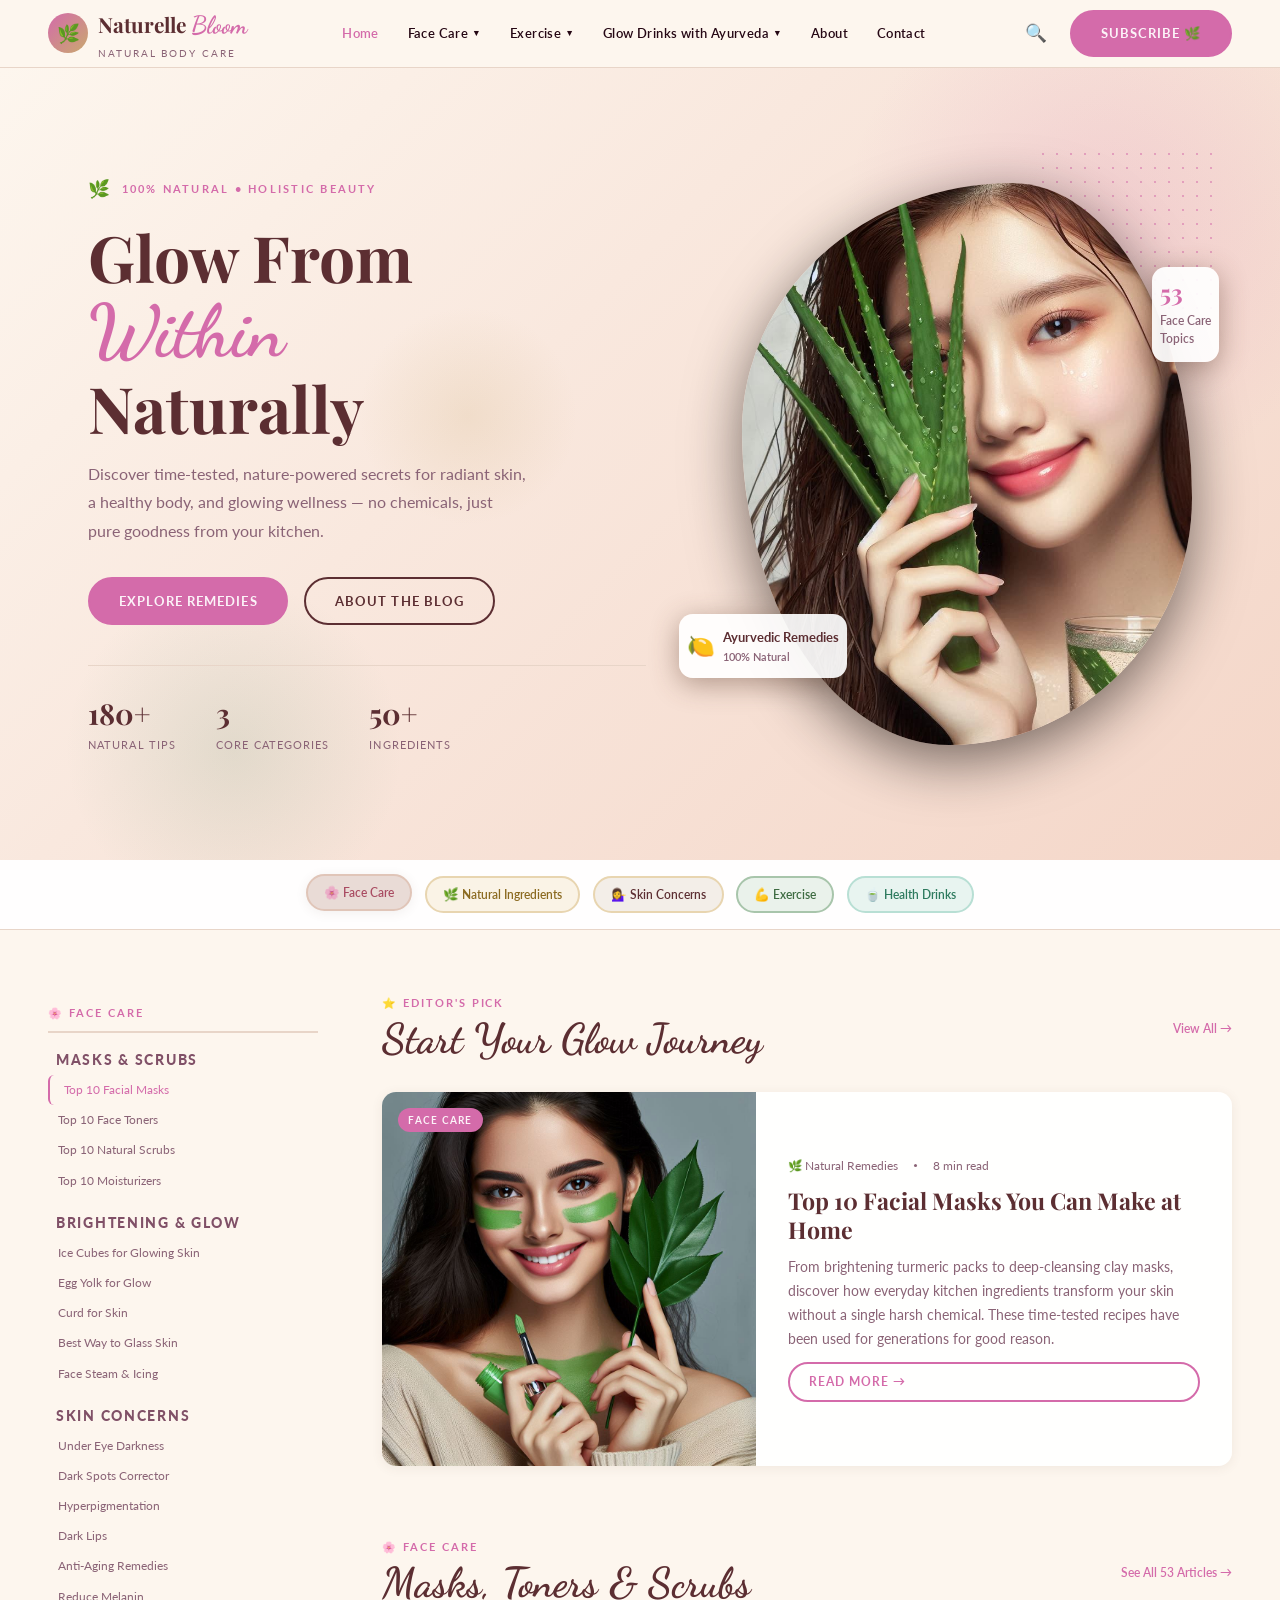
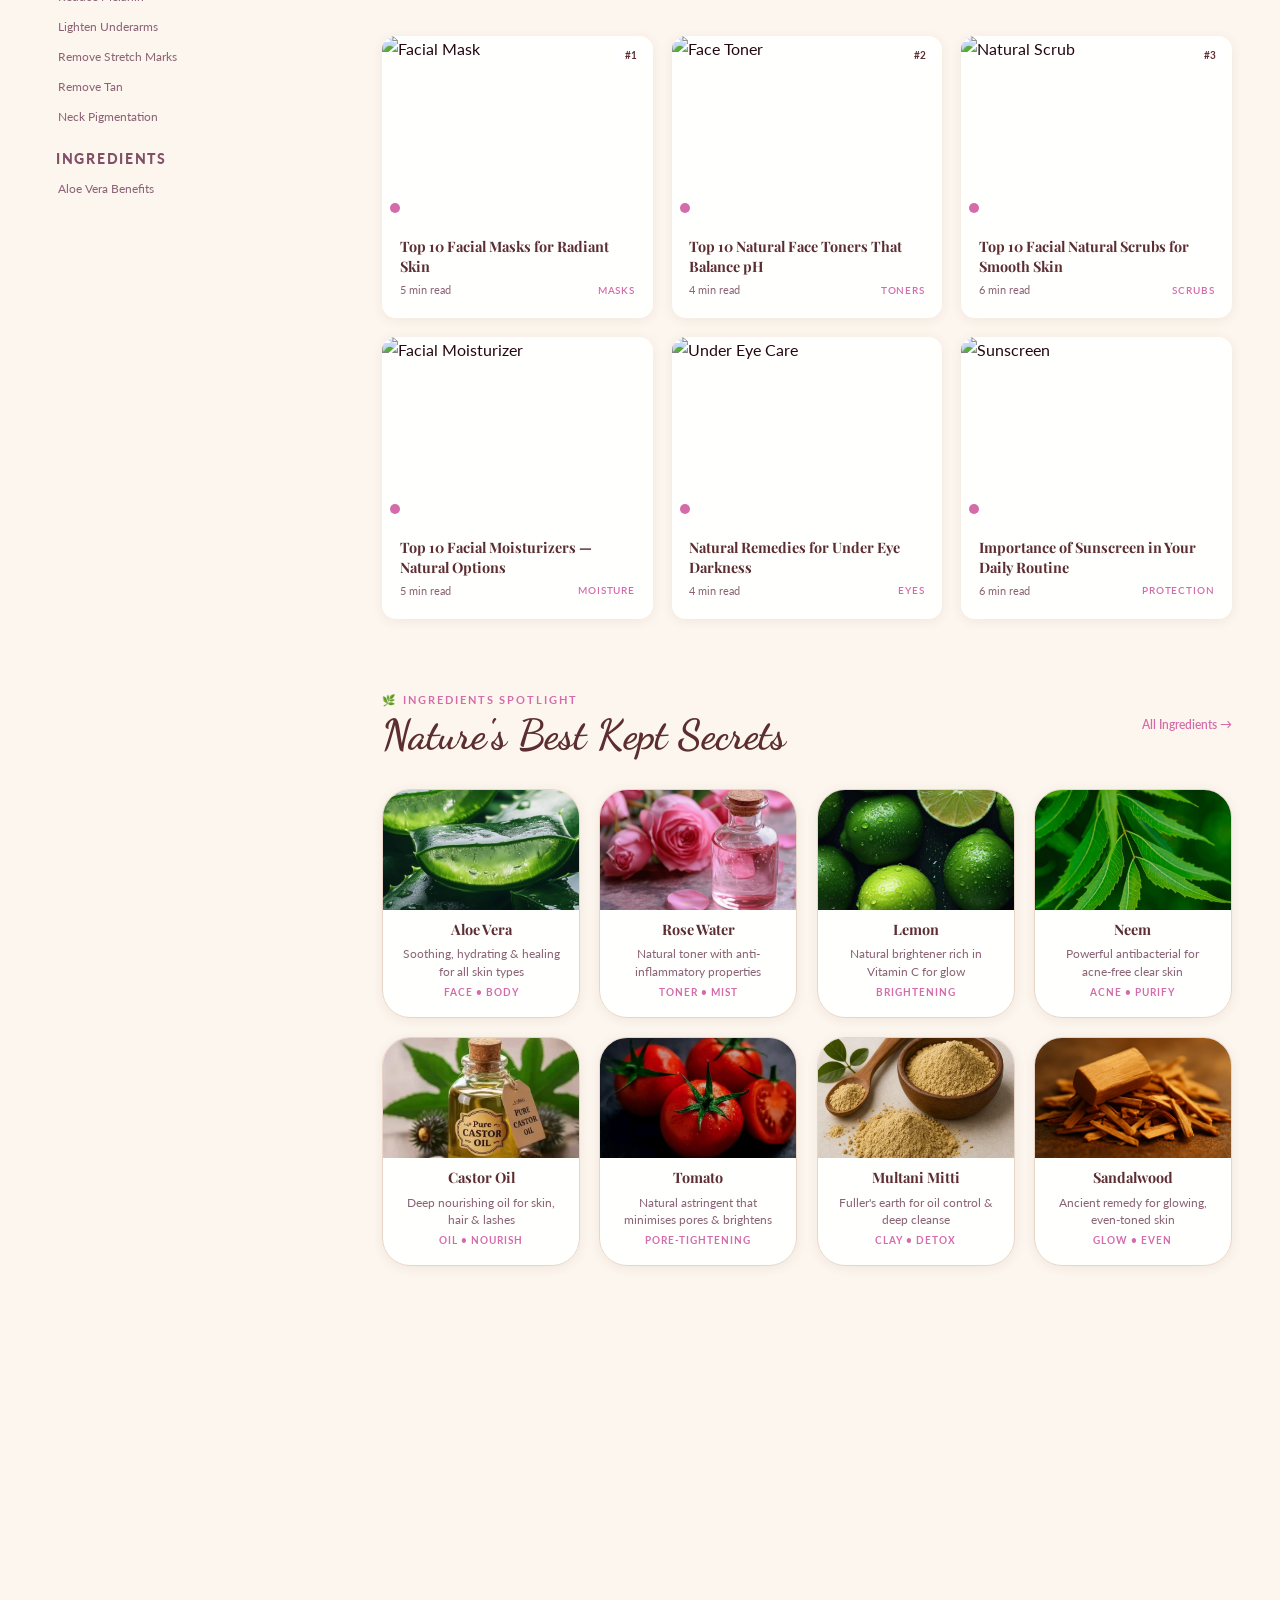
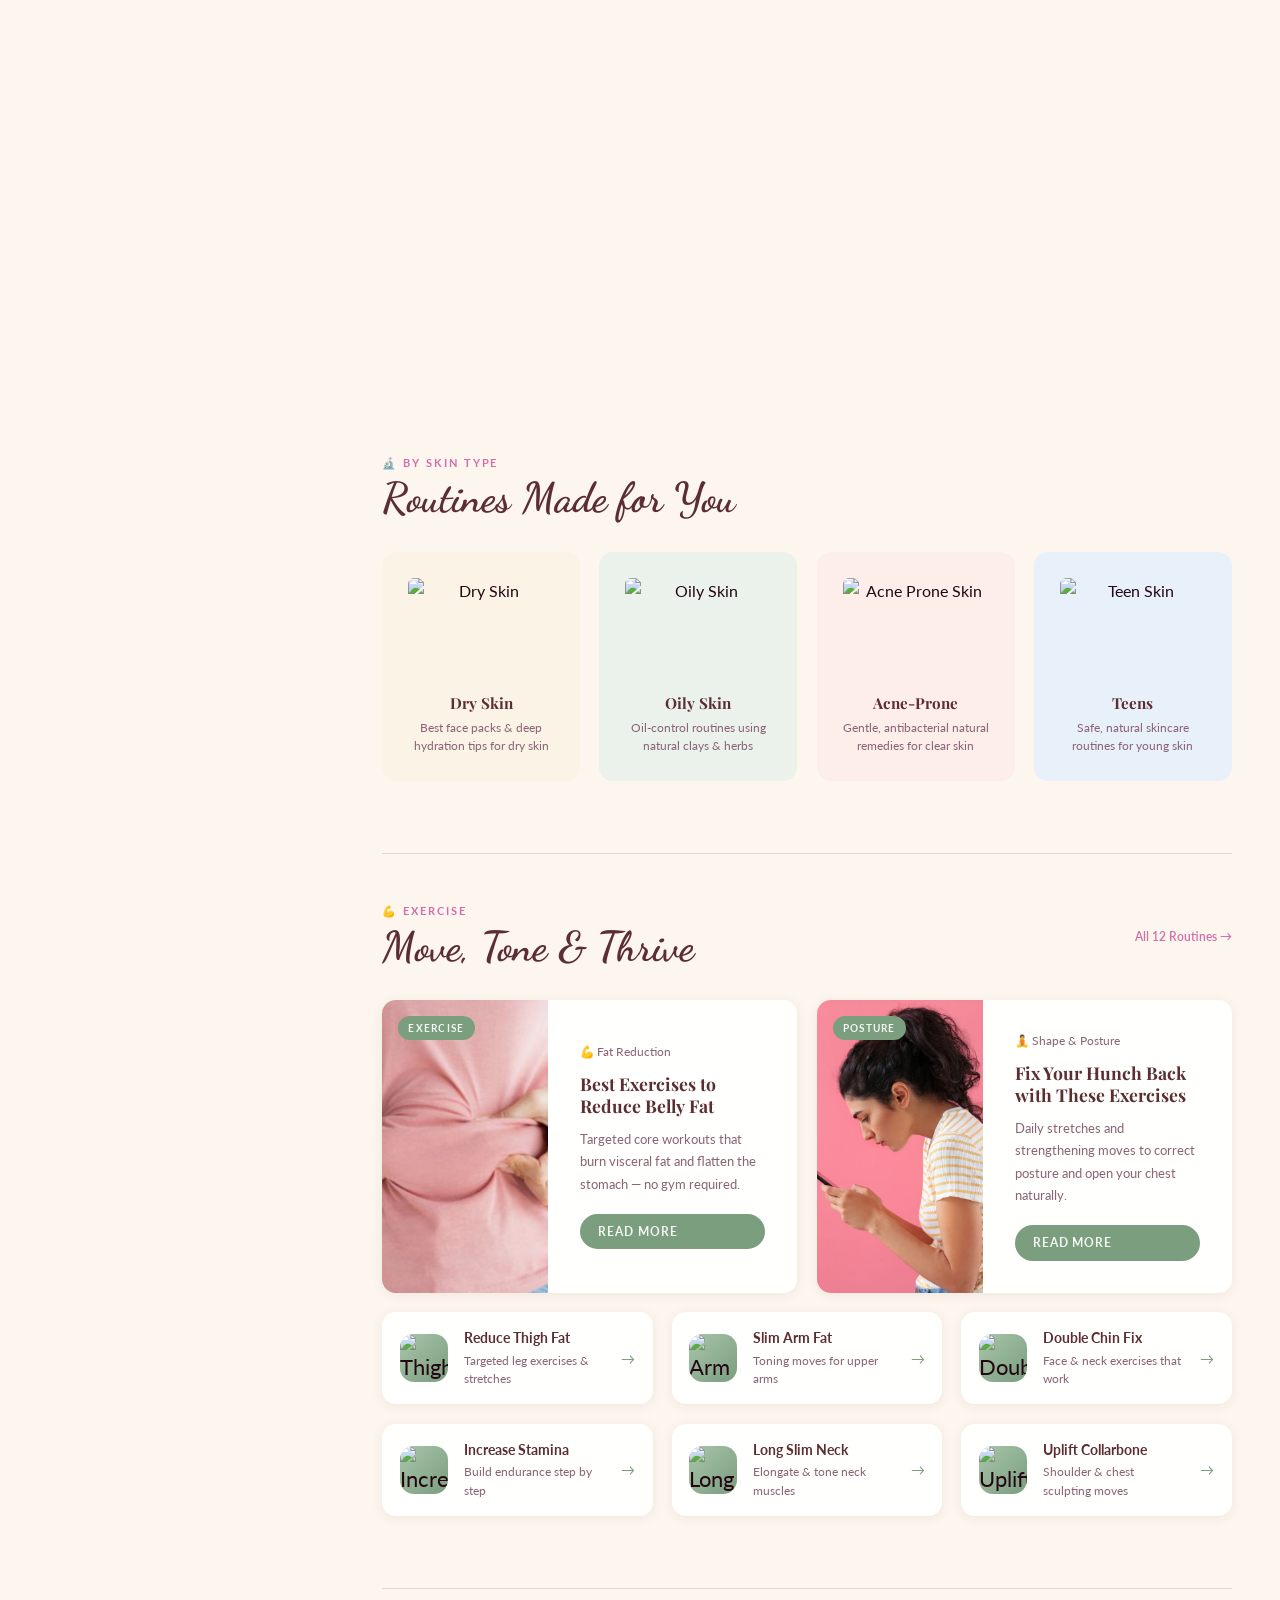
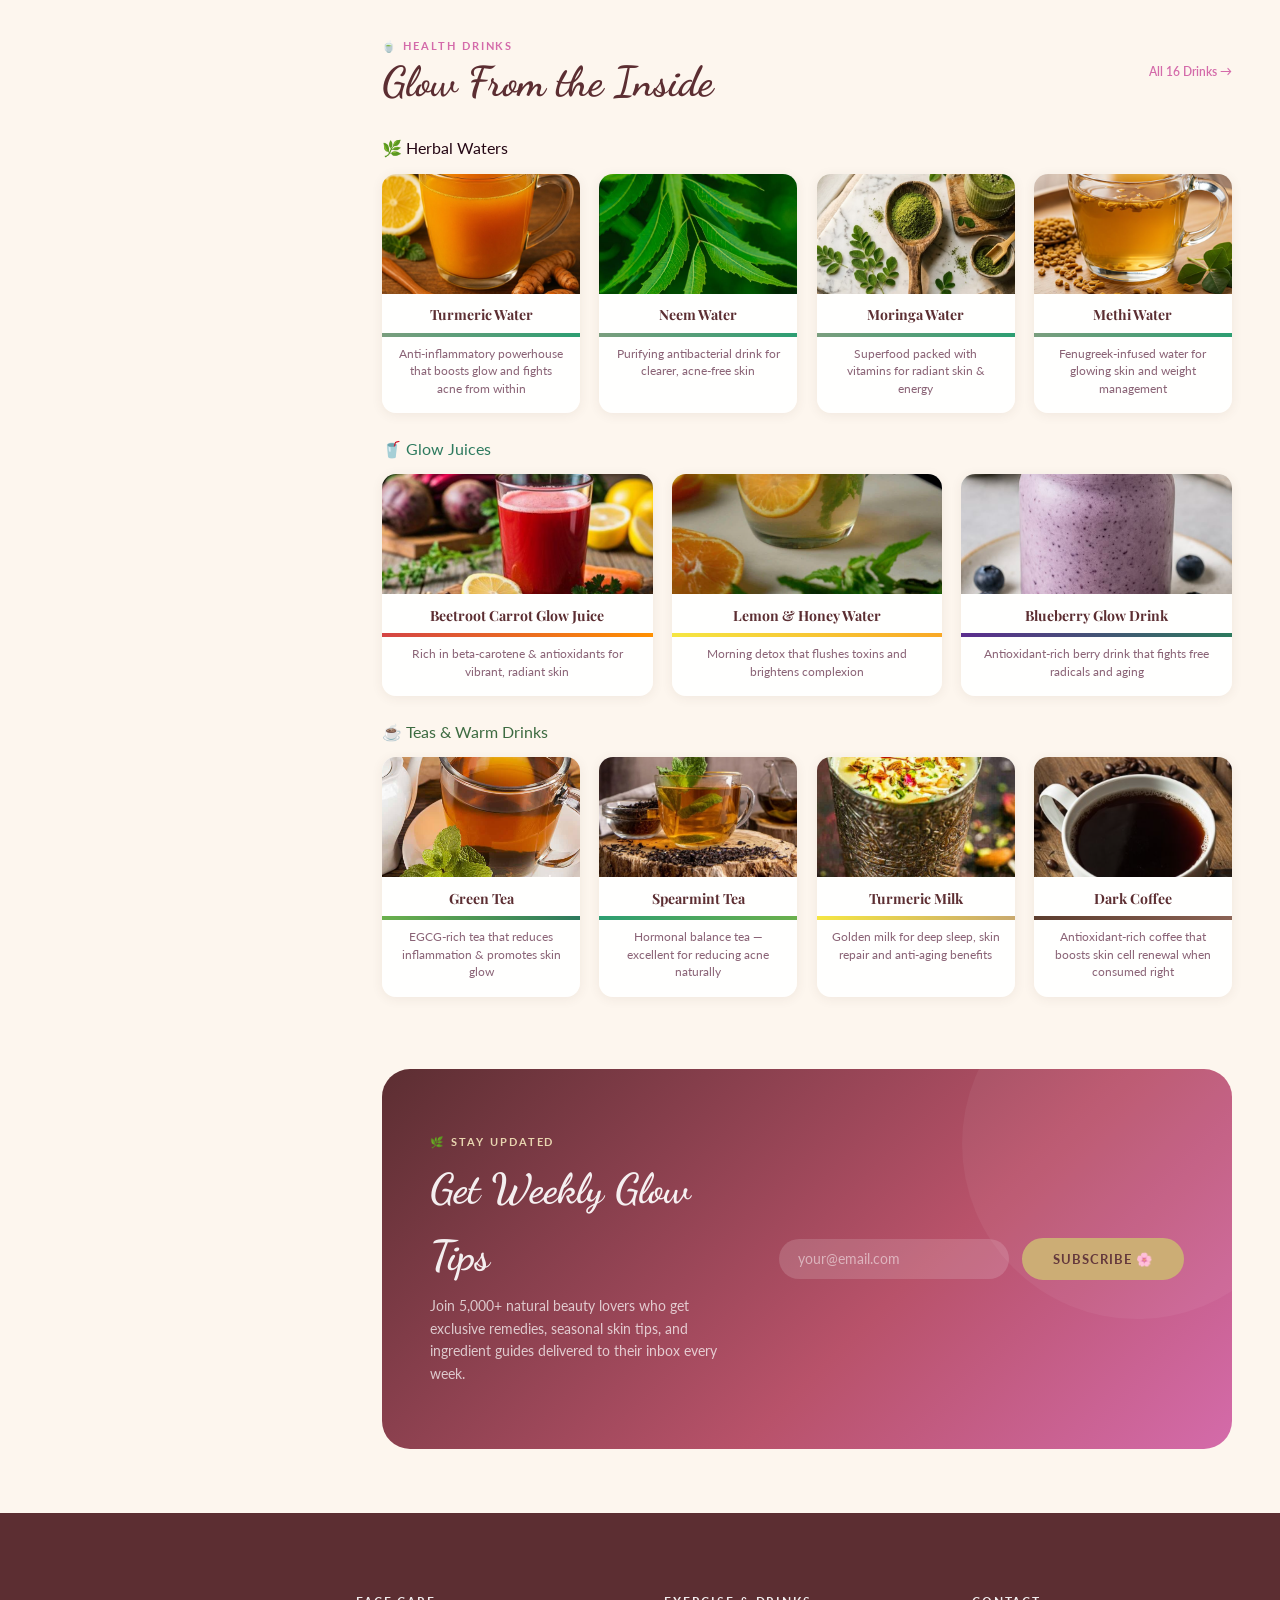
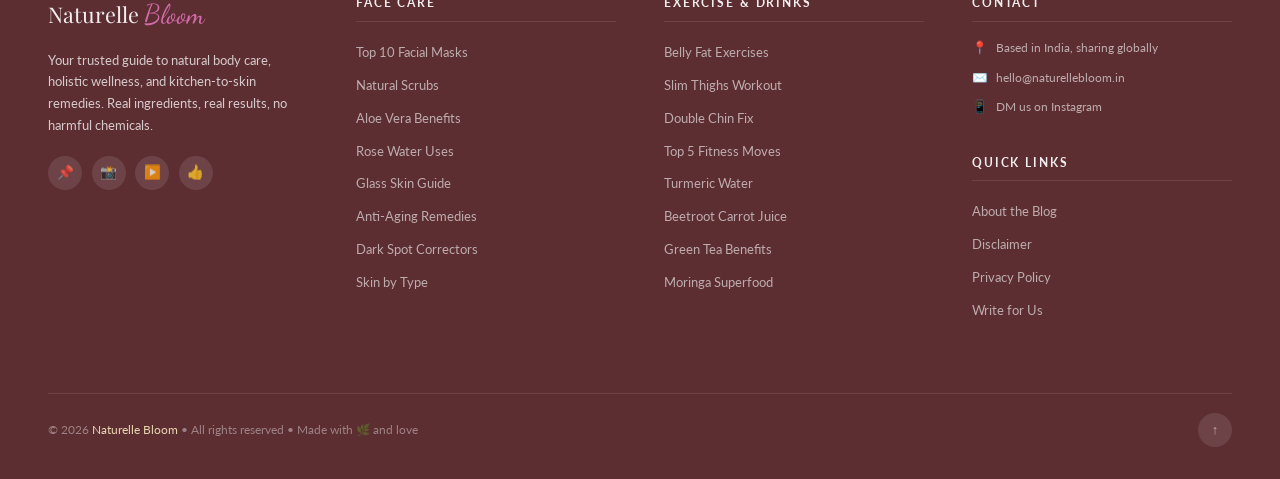
==== SkinCareWebsite/frontend/COMPONENTS/index.html @ 73cdd02b "updated the skin care website" ====
<!DOCTYPE html>
<html lang="en">
<head>
  <meta charset="UTF-8" />
  <meta name="viewport" content="width=device-width, initial-scale=1.0" />
  <title>Naturelle Bloom — Natural Body Care Blog</title>
  <link href="https://fonts.googleapis.com/css2?family=Playfair+Display:wght@400;700;900&family=Dancing+Script:wght@600;700&family=Lato:wght@400;600;700&display=swap" rel="stylesheet" />
  <style>

    :root {
      --cream:        #fdf6ee;
      --blush:        #f4d6c8;
      --rose:         #d46baa;
      --rose-dark:    #b8526a;
      --sage:         #7a9e7e;
      --sage-light:   #a8c5ab;
      --bark:         #5c2e32;
      --bark-light:   #8b6355;
      --gold:         #c9a96e;
      --gold-light:   #e8d5b0;
      --text:         #250714;
      --text-muted:   #8a6376;
      --white:        #ffffffea;
      --border:       #e8d5c8;

      --font-display: 'Playfair Display', Georgia, serif;
      --font-script:  'Dancing Script', cursive;
      --font-body:    'Lato', 'Trebuchet MS', sans-serif;

      --shadow-sm:  0 2px 12px rgba(92,61,46,0.08);
      --shadow-md:  0 6px 28px rgba(92, 61, 46, 0.454);
      --shadow-lg:  0 16px 56px rgba(28, 21, 18, 0.596);

      --radius-sm:   6px;
      --radius-md:   14px;
      --radius-lg:   28px;
      --radius-pill: 999px;

      --trans-fast: all 0.18s ease;
      --trans-mid:  all 0.32s cubic-bezier(0.4,0,0.2,1);
      --trans-slow: all 0.56s cubic-bezier(0.4,0,0.2,1);
    }

    *, *::before, *::after { box-sizing: border-box; margin: 0; padding: 0; }
    html { scroll-behavior: smooth; font-size: 16px; }
    body {
      font-family: var(--font-body);
      background: var(--cream);
      color: var(--text);
      line-height: 1.6;
      overflow-x: hidden;
    }
    img { max-width: 100%; display: block; }
    a { text-decoration: none; color: inherit; }
    ul { list-style: none; }

    .btn { display: inline-flex; align-items: center; gap: 6px; padding: 0.7rem 1.8rem; border-radius: var(--radius-pill); font-family: var(--font-body); font-weight: 700; font-size: 0.82rem; letter-spacing: 0.08em; text-transform: uppercase; cursor: pointer; border: 2px solid transparent; transition: var(--trans-mid); text-decoration: none; }
    .btn-primary { background: var(--rose); color: var(--white); border-color: var(--rose); }
    .btn-primary:hover { background: var(--rose-dark); border-color: var(--rose-dark); transform: translateY(-2px); box-shadow: var(--shadow-md); }
    .btn-outline { background: transparent; color: var(--bark); border-color: var(--bark); }
    .btn-outline:hover { background: var(--bark); color: var(--white); }
    .btn-sage { background: var(--sage); color: var(--white); border-color: var(--sage); }
    .btn-sage:hover { background: #5e8262; border-color: #5e8262; }
    .btn-ghost { background: transparent; color: var(--rose); border-color: var(--rose); font-size: 0.78rem; padding: 0.5rem 1.2rem; }
    .btn-ghost:hover { background: var(--rose); color: var(--white); }

    /* ── NAVBAR ── */
    .navbar {
      position: sticky; top: 0; z-index: 1000;
      background: rgba(253,246,238,0.96);
      backdrop-filter: blur(12px);
      border-bottom: 1px solid var(--border);
      padding: 0 3rem;
      height: 68px;
      display: flex; align-items: center; justify-content: space-between;
    }
    .navbar__logo { display: flex; align-items: center; gap: 10px; }
    .logo-icon {
      width: 40px; height: 40px;
      background: linear-gradient(135deg, var(--rose), var(--gold));
      border-radius: 50%;
      display: flex; align-items: center; justify-content: center;
      font-size: 1.15rem;
    }
    .logo-text { font-family: var(--font-display); font-size: 1.3rem; color: var(--bark); font-weight: 700; }
    .logo-text span { font-family: var(--font-script); color: var(--rose); font-size: 1.55rem; }
    .logo-sub { font-size: 0.6rem; letter-spacing: 0.2em; text-transform: uppercase; color: var(--text-muted); }

    .navbar__nav { display: flex; align-items: center; }
    .nav-item { position: relative; }
    .nav-item:hover > .dropdown { display: block; }
    .nav-link {
      display: flex; align-items: center; gap: 4px;
      padding: 0.5rem 0.9rem;
      font-size: 0.83rem; font-weight: 600; letter-spacing: 0.03em;
      color: var(--text); transition: var(--trans-fast);
    }
    .nav-link:hover, .nav-link.active { color: var(--rose); }
    .nav-link .arr { font-size: 0.55rem; transition: var(--trans-fast); display: inline-block; }
    .nav-item:hover .arr { transform: rotate(180deg); }

    .navbar__actions { display: flex; align-items: center; gap: 1.2rem; }
    .search-btn { background: none; border: none; cursor: pointer; font-size: 1.1rem; color: var(--text-muted); transition: var(--trans-fast); padding: 4px; }
    .search-btn:hover { color: var(--rose); }

    .hamburger { display: none; background: none; border: none; cursor: pointer; flex-direction: column; gap: 5px; }
    .hamburger span { display: block; width: 24px; height: 2px; background: var(--bark); border-radius: 2px; transition: var(--trans-mid); }

    /* ── DROPDOWN ── */
    .dropdown {
      display:none;
      position: absolute; top: calc(100% + 8px); left: 50%;
      transform: translateX(-50%);
      background: var(--white);
      border-radius: var(--radius-md);
      box-shadow: var(--shadow-lg);
      min-width: 230px;
      padding: 8px 0;
      border: 1px solid var(--border);
      z-index: 999;
      animation: fadeDown 0.18s ease;
    }
    .dropdown-link { display: block; padding: 0.45rem 1.2rem; font-size: 0.8rem; color: var(--text-muted); transition: var(--trans-fast); }
    .dropdown-link:hover { background: var(--cream); color: var(--rose); padding-left: 1.6rem; }
    .dropdown-section { padding: 0.4rem 1.2rem 0.1rem; font-size: 0.62rem; font-weight: 700; letter-spacing: 0.15em; text-transform: uppercase; color: var(--rose); margin-top: 4px; }
    @keyframes fadeDown {
      from { opacity: 0; transform: translateX(-50%) translateY(-8px); }
      to   { opacity: 1; transform: translateX(-50%) translateY(0); }
    }

    /* ── HERO ── */
    .hero {
      position: relative; min-height: 88vh; overflow: hidden;
      display: flex; align-items: center; justify-content: center;
      background: linear-gradient(135deg, var(--cream) 0%, #f9e8de 40%, var(--blush) 100%);
    }
    .hero__shapes { position: absolute; inset: 0; pointer-events: none; }
    .shape { position: absolute; border-radius: 50%; opacity: 0.18; }
    .s1 { width: 520px; height: 520px; background: radial-gradient(circle, var(--rose), transparent 70%); top: -100px; right: -80px; }
    .s2 { width: 340px; height: 340px; background: radial-gradient(circle, var(--sage), transparent 70%); bottom: -60px; left: 5%; }
    .s3 { width: 220px; height: 220px; background: radial-gradient(circle, var(--gold), transparent 70%); top: 30%; left: 28%; }
    .dot-grid { position: absolute; right: 5%; top: 10%; width: 180px; height: 180px; background-image: radial-gradient(var(--rose) 1.5px, transparent 1.5px); background-size: 14px 14px; opacity: 0.5; border-radius: var(--radius-md); }

    .hero__content {
      position: relative; z-index: 2;
      max-width: 1200px; width: 100%;
      padding: 1rem 3rem;
      display: flex; align-items: center; justify-content: center; gap: 6rem;
    }
    .hero__text { flex: 1; max-width: 560px; animation: heroIn 0.9s cubic-bezier(0.4,0,0.2,1) both; }
    .hero-eyebrow { display: flex; align-items: center; gap: 8px; margin-bottom: 1.2rem; }
    .hero-eyebrow .leaf { font-size: 1.1rem; }
    .hero-eyebrow span { font-size: 0.7rem; font-weight: 700; letter-spacing: 0.2em; text-transform: uppercase; color: var(--rose); }
    .hero__text h1 { font-family: var(--font-display); font-size: clamp(2.4rem, 5.5vw, 4rem); line-height: 1.1; color: var(--bark); margin-bottom: 1rem; }
    .hero__text h1 em { font-family: var(--font-script); color: var(--rose); font-style: normal; font-size: 1.15em; }
    .hero-sub { font-size: 1.02rem; color: var(--text-muted); line-height: 1.75; margin-bottom: 2rem; max-width: 440px; }
    .hero-ctas { display: flex; align-items: center; gap: 1rem; flex-wrap: wrap; }
    .hero-stats { display: flex; align-items: center; gap: 2.5rem; margin-top: 2.5rem; padding-top: 1.5rem; border-top: 1px solid var(--border); }
    .stat .stat-num { font-family: var(--font-display); font-size: 1.8rem; font-weight: 700; color: var(--bark); }
    .stat .stat-label { font-size: 0.68rem; letter-spacing: 0.1em; text-transform: uppercase; color: var(--text-muted); }

    .hero__visual { flex: 0 0 450px; position: relative; animation: heroIn 0.9s 0.2s cubic-bezier(0.4,0,0.2,1) both;  }
    .hero-img-frame {
      width: 100%; aspect-ratio: 4/5;
      border-radius: 60% 40% 54% 46% / 44% 56% 44% 56%;
      overflow: hidden; box-shadow: var(--shadow-lg);
      animation: morphBlob 8s ease-in-out infinite;
    }
    .hero-img-frame img { width: 100%; height: 100%; object-fit: cover; object-position: 20% top; }

    .hero-badge {
      position: absolute; background: var(--white); border-radius: var(--radius-md);
      box-shadow: var(--shadow-md); padding: 0.8rem 0.5rem;
      display: flex; align-items: center; gap: 8px;
      font-size: 0.76rem; font-weight: 600; color: var(--bark);
    }
    .hero-badge-1 { bottom: 12%; left: -14%; }
    .hero-badge-2 { top: 15%; right: -6%; flex-direction: column; align-items: flex-start; }
    .hero-badge-2 .badge-num { font-family: var(--font-display); font-size: 1.5rem; font-weight: 700; color: var(--rose); line-height: 1; }
    .badge-icon { font-size: 1.4rem; }

    @keyframes heroIn { from { opacity: 0; transform: translateY(28px); } to { opacity: 1; transform: translateY(0); } }
    @keyframes morphBlob {
      0%,100% { border-radius: 60% 40% 54% 46% / 44% 56% 44% 56%; }
      25%      { border-radius: 40% 60% 46% 54% / 56% 44% 56% 44%; }
      50%      { border-radius: 54% 46% 60% 40% / 44% 56% 44% 56%; }
      75%      { border-radius: 46% 54% 40% 60% / 56% 44% 56% 44%; }
    }

    /* ── CATEGORY STRIP ── */
    .category-strip {
      background: var(--white); border-bottom: 1px solid var(--border);
      padding: 1rem 3rem;
      display: flex; align-items: center; justify-content: center; gap: 0.8rem; flex-wrap: wrap;
    }
    .cat-pill {
      display: inline-flex; align-items: center; gap: 5px;
      padding: 0.42rem 1rem; border-radius: var(--radius-pill);
      font-size: 0.78rem; font-weight: 600; cursor: pointer;
      transition: var(--trans-fast); border: 2px solid transparent;
    }
    .cat-pill.face    { background: #fdeee9; color: var(--rose-dark); border-color: var(--blush); }
    .cat-pill.treats  { background: #faf3e6; color: #8b6a20; border-color: var(--gold-light); }
    .cat-pill.exercise{ background: #eaf2eb; color: #3d6b41; border-color: var(--sage-light); }
    .cat-pill.drinks  { background: #e8f4f0; color: #2d7a5e; border-color: #b8dfd4; }
    .cat-pill.body    { background: #f3eee8; color: var(--bark); border-color: var(--gold-light); }
    .cat-pill:hover, .cat-pill.active { filter: brightness(0.92); transform: translateY(-2px); box-shadow: var(--shadow-sm); }

    /* ── MAIN LAYOUT ── */
    .main-layout {
      max-width: 1400px; margin: 0 auto; padding: 4rem 3rem;
      display: flex; align-items: flex-start; gap: 4rem;
    }

    /* ── SIDEBAR ── */
    .sidebar {
      flex: 0 0 270px; position: sticky; top: 84px;
      max-height: calc(100vh - 100px); overflow-y: auto;
    }
    .sidebar::-webkit-scrollbar { width: 4px; }
    .sidebar::-webkit-scrollbar-track { background: var(--blush); border-radius: 99px; }
    .sidebar::-webkit-scrollbar-thumb { background: var(--rose); border-radius: 99px; }

    .sidebar__section { margin-bottom: 2rem; }
    .sidebar__title {
      display: flex; align-items: center; gap: 6px;
      font-size: 0.68rem; font-weight: 700; letter-spacing: 0.18em; text-transform: uppercase;
      padding: 0.6rem 0; margin-bottom: 4px;
      border-bottom: 2px solid var(--border);
    }
    .sidebar__title.face      { color: var(--rose); }
    .sidebar__title.treats    { color: #8b6a20; }
    .sidebar__title.exercise  { color: #3d6b41; }
    .sidebar__title.drinks    { color: #2d7a5e; }
    .sidebar__title.body      { color: var(--bark-light); }

    .sb-subsection { font-size: 0.89rem; font-weight: 1000; letter-spacing: 0.12em; text-transform: uppercase; color:#805067 ; padding: 0.5rem 0.5rem 0.2rem; margin-top: 0.5rem; }
    .sb-item {
      display: block; padding: 0.32rem 0.5rem;
      font-size: 0.78rem; color: var(--text-muted); border-radius: var(--radius-sm);
      transition: var(--trans-fast); border-left: 2px solid transparent; cursor: pointer;
    }
    .sb-item:hover, .sb-item.active {
      background: var(--cream); border-left-color: var(--rose);
      color: var(--rose); padding-left: 0.9rem;
    }

    /* ── CONTENT AREA ── */
    .content-area { flex: 1; min-width: 0; }

    /* ── BLOG SECTION ── */
    .blog-section { margin-bottom: 4.5rem; }
    .blog-section__header {
      display: flex; align-items: center; justify-content: space-between;
      margin-bottom: 1.8rem; flex-wrap: wrap; gap: 0.8rem;
    }
    .section-left .eyebrow { font-size: 0.68rem; font-weight: 700; letter-spacing: 0.18em; text-transform: uppercase; color: var(--rose); margin-bottom: 4px; }
    .section-left h2 { font-family: var(--font-script); font-size: clamp(1.8rem, 4vw, 2.6rem); color: var(--bark); line-height: 1.15; }
    .view-all { font-size: 0.78rem; font-weight: 600; color: var(--rose); display: flex; align-items: center; gap: 4px; transition: var(--trans-fast); }
    .view-all:hover { gap: 8px; }

    /* ── FEATURED CARD ── */
    .card-featured {
      display: flex; background: var(--white);
      border-radius: var(--radius-md); box-shadow: var(--shadow-sm);
      overflow: hidden; transition: var(--trans-mid); margin-bottom: 1.8rem;
    }
    .card-featured:hover { box-shadow: var(--shadow-md); transform: translateY(-3px); }
    .card-featured__img { flex: 0 0 44%; min-height: 280px; position: relative; overflow: hidden; }
    .card-featured__img img {
      width: 100%; height: 100%; object-fit: cover; display: block;
      min-height: 280px;
    }
    .cat-tag { position: absolute; top: 1rem; left: 1rem; background: var(--rose); color: var(--white); font-size: 0.65rem; font-weight: 700; letter-spacing: 0.12em; text-transform: uppercase; padding: 0.22rem 0.65rem; border-radius: var(--radius-pill); }
    .card-featured__body { flex: 1; padding: 2rem; display: flex; flex-direction: column; justify-content: center; gap: 0.7rem; }
    .meta { display: flex; align-items: center; gap: 1rem; font-size: 0.72rem; color: var(--text-muted); }
    .meta .dot { width: 3px; height: 3px; background: var(--text-muted); border-radius: 50%; }
    .card-featured__body h3 { font-family: var(--font-display); font-size: 1.45rem; color: var(--bark); line-height: 1.25; }
    .card-featured__body p { font-size: 0.88rem; color: var(--text-muted); line-height: 1.7; }

    /* ── GRID CARD ── */
    .card-grid {
      background: var(--white); border-radius: var(--radius-md); box-shadow: var(--shadow-sm);
      overflow: hidden; transition: var(--trans-mid); cursor: pointer;
    }
    .card-grid:hover { box-shadow: var(--shadow-md); transform: translateY(-4px); }
    .card-grid__img { height: 185px; position: relative; overflow: hidden; }
    .card-grid__img img { width: 100%; height: 100%; object-fit: cover; display: block; }
    .cat-dot { position: absolute; bottom: 8px; left: 8px; width: 10px; height: 10px; border-radius: 50%; }
    .cat-dot.face     { background: var(--rose); }
    .cat-dot.treats   { background: var(--gold); }
    .cat-dot.exercise { background: var(--sage); }
    .cat-dot.drinks   { background: #2d9e72; }
    .num-badge { position: absolute; top: 8px; right: 8px; background: rgba(255,255,255,0.9); color: var(--bark); font-size: 0.62rem; font-weight: 700; padding: 0.2rem 0.5rem; border-radius: var(--radius-pill); }
    .card-grid__body { padding: 1rem 1.1rem 1.2rem; }
    .card-grid__body h4 { font-family: var(--font-display); font-size: 0.9rem; color: var(--bark); margin-bottom: 5px; line-height: 1.35; }
    .meta-sm { display: flex; align-items: center; justify-content: space-between; font-size: 0.68rem; color: var(--text-muted); }
    .meta-sm .tag { color: var(--rose); font-weight: 600; font-size: 0.65rem; text-transform: uppercase; letter-spacing: 0.08em; }

    /* ── LIST CARD ── */
    .card-list { display: flex; align-items: center; gap: 1rem; padding: 0.65rem 0; border-bottom: 1px solid var(--border); cursor: pointer; transition: var(--trans-fast); }
    .card-list:hover { transform: translateX(4px); }
    .card-list:last-child { border-bottom: none; }
    .card-list__num { font-family: var(--font-display); font-size: 1.3rem; font-weight: 700; color: var(--border); flex: 0 0 34px; line-height: 1; }
    .card-list:hover .card-list__num { color: var(--rose); }
    .card-list__body h5 { font-size: 0.85rem; font-weight: 600; color: var(--bark); margin-bottom: 2px; line-height: 1.4; }
    .card-list__body span { font-size: 0.7rem; color: var(--text-muted); }
    .card-list__arr { color: var(--text-muted); font-size: 0.8rem; margin-left: auto; flex-shrink: 0; transition: var(--trans-fast); }
    .card-list:hover .card-list__arr { color: var(--rose); }

    /* ── GRIDS ── */
    .grid-3 { display: grid; grid-template-columns: repeat(3, 1fr); gap: 1.2rem; }
    .grid-2 { display: grid; grid-template-columns: repeat(2, 1fr); gap: 1.2rem; }
    .grid-4 { display: grid; grid-template-columns: repeat(4, 1fr); gap: 1.2rem; }

    /* ── INGREDIENT CARD ── */
    .ingredient-card {
      display: flex; flex-direction: column; align-items: center; text-align: center;
      padding: 0; background: var(--white);
      border-radius: var(--radius-lg); box-shadow: var(--shadow-sm);
      border: 1.5px solid var(--border); transition: var(--trans-mid); cursor: pointer;
      overflow: hidden;
    }
    .ingredient-card:hover { border-color: var(--rose); box-shadow: var(--shadow-md); transform: translateY(-6px); }
    .ingredient-card__img { width: 100%; height: 120px; overflow: hidden; }
    .ingredient-card__img img { width: 100%; height: 100%; object-fit: cover; display: block; }
    .ingredient-card__info { padding: 0.5rem 1rem 1rem; display: flex; flex-direction: column; align-items: center; gap: 0.3rem; }
    .ingredient-card h4 { font-family: var(--font-display); font-size: 0.9rem; color: var(--bark); }
    .ingredient-card p { font-size: 0.72rem; color: var(--text-muted); line-height: 1.5; }
    .ing-tag { font-size: 0.62rem; font-weight: 700; letter-spacing: 0.1em; text-transform: uppercase; color: var(--rose); }

    /* ── EXERCISE CARD ── */
    .exercise-card {
      background: var(--white); border-radius: var(--radius-md); box-shadow: var(--shadow-sm);
      display: flex; align-items: center; gap: 1rem; padding: 1rem 1.1rem;
      cursor: pointer; transition: var(--trans-mid);
    }
    .exercise-card:hover { box-shadow: var(--shadow-md); transform: translateY(-3px); }
    .ex-icon { flex: 0 0 48px; width: 48px; height: 48px; background: linear-gradient(135deg, var(--sage-light), var(--sage)); border-radius: var(--radius-md); display: flex; align-items: center; justify-content: center; font-size: 1.35rem; overflow: hidden; }
    .ex-icon img { width: 100%; height: 100%; object-fit: cover; border-radius: var(--radius-md); }
    .ex-body { flex: 1; }
    .ex-body h4 { font-size: 0.85rem; font-weight: 700; color: var(--bark); margin-bottom: 2px; }
    .ex-body p  { font-size: 0.72rem; color: var(--text-muted); }
    .ex-arrow { color: var(--sage); font-size: 0.9rem; transition: var(--trans-fast); }
    .exercise-card:hover .ex-arrow { transform: translateX(4px); }

    /* ── DRINK CARD ── */
    .drink-card { background: var(--white); border-radius: var(--radius-md); box-shadow: var(--shadow-sm); overflow: hidden; transition: var(--trans-mid); cursor: pointer; }
    .drink-card:hover { transform: translateY(-4px); box-shadow: var(--shadow-md); }
    .drink-card__img { width: 100%; height: 120px; overflow: hidden; }
    .drink-card__img img { width: 100%; height: 100%; object-fit: cover; display: block; transition: transform 0.4s ease; }
    .drink-card:hover .drink-card__img img { transform: scale(1.05); }
    .drink-card__top { padding: 0.8rem 1rem 0.5rem; display: flex; flex-direction: column; align-items: center; gap: 4px; text-align: center; }
    .drink-card__top h4 { font-family: var(--font-display); font-size: 0.88rem; color: var(--bark); line-height: 1.3; }
    .drink-card__bar { height: 4px; background: linear-gradient(90deg, var(--sage), #2d9e72); }
    .drink-card__body { padding: 0.5rem 0.9rem 1rem; font-size: 0.73rem; color: var(--text-muted); text-align: center; line-height: 1.5; }

    /* ── CTA BANNER ── */
    .cta-banner {
      background: linear-gradient(135deg, var(--bark) 0%, var(--rose-dark) 60%, var(--rose) 100%);
      border-radius: var(--radius-lg); padding: 4rem 3rem;
      display: flex; align-items: center; justify-content: space-between; gap: 2rem; flex-wrap: wrap;
      position: relative; overflow: hidden;
    }
    .cta-banner::before { content: ''; position: absolute; width: 350px; height: 350px; background: rgba(255,255,255,0.05); border-radius: 50%; top: -100px; right: -80px; }
    .cta-banner__text { flex: 1; min-width: 220px; }
    .cta-banner__text .eyebrow { color: var(--gold-light); font-size: 0.68rem; font-weight: 700; letter-spacing: 0.18em; text-transform: uppercase; }
    .cta-banner__text h2 { font-family: var(--font-script); font-size: clamp(1.8rem, 4vw, 2.6rem); color: var(--white); margin: 6px 0; }
    .cta-banner__text p { color: rgba(255,255,255,0.72); font-size: 0.88rem; }
    .cta-banner__form { display: flex; align-items: center; gap: 0.8rem; flex-wrap: wrap; }
    .cta-banner__form input { padding: 0.72rem 1.2rem; border-radius: var(--radius-pill); border: none; font-family: var(--font-body); font-size: 0.86rem; outline: none; width: 230px; background: rgba(255,255,255,0.15); color: var(--white); }
    .cta-banner__form input::placeholder { color: rgba(255,255,255,0.5); }
    .cta-banner__form input:focus { background: rgba(255,255,255,0.25); }

    /* ── DIVIDER ── */
    .divider { border: none; border-top: 1px solid var(--border); margin: 3rem 0; }

    /* ── FOOTER ── */
    .footer { background: var(--bark); color: rgba(255,255,255,0.75); padding: 5rem 3rem 2rem; }
    .footer__top { max-width: 1400px; margin: 0 auto 4rem; display: grid; grid-template-columns: repeat(4, 1fr); gap: 3rem; }
    .footer__brand .brand-name { font-family: var(--font-display); font-size: 1.35rem; color: var(--white); margin-bottom: 0.8rem; }
    .footer__brand .brand-name span { font-family: var(--font-script); color: var(--rose); font-size: 1.7rem; }
    .footer__brand p { font-size: 0.8rem; line-height: 1.7; margin-bottom: 1.2rem; }
    .socials { display: flex; gap: 0.6rem; }
    .socials a { width: 34px; height: 34px; background: rgba(255,255,255,0.1); border-radius: 50%; display: flex; align-items: center; justify-content: center; font-size: 0.85rem; transition: var(--trans-fast); }
    .socials a:hover { background: var(--rose); }
    .footer__col h4 { font-size: 0.78rem; font-weight: 700; letter-spacing: 0.15em; text-transform: uppercase; color: var(--white); margin-bottom: 1rem; padding-bottom: 0.5rem; border-bottom: 1px solid rgba(255,255,255,0.1); }
    .footer__col ul li { margin-bottom: 0.45rem; }
    .footer__col ul li a { font-size: 0.8rem; color: rgba(255,255,255,0.6); transition: var(--trans-fast); }
    .footer__col ul li a:hover { color: var(--gold-light); padding-left: 4px; }
    .contact-row { display: flex; gap: 8px; font-size: 0.78rem; color: rgba(255,255,255,0.6); margin-bottom: 0.6rem; }
    .contact-row .icon { color: var(--rose); flex-shrink: 0; }
    .footer__bottom { max-width: 1400px; margin: 0 auto; padding-top: 1.2rem; border-top: 1px solid rgba(255,255,255,0.1); display: flex; align-items: center; justify-content: space-between; flex-wrap: wrap; gap: 0.8rem; font-size: 0.72rem; color: rgba(255,255,255,0.4); }
    .footer__bottom a { color: var(--gold-light); }
    .back-top { width: 34px; height: 34px; background: rgba(255,255,255,0.1); border-radius: 50%; display: flex; align-items: center; justify-content: center; cursor: pointer; transition: var(--trans-fast); font-size: 0.8rem; border: none; color: rgba(255,255,255,0.6); }
    .back-top:hover { background: var(--rose); color: var(--white); }

    /* ── SEARCH OVERLAY ── */
    .search-overlay {
      display: none; position: fixed; inset: 0;
      background: rgba(253,246,238,0.96); z-index: 2000;
      flex-direction: column; align-items: center; justify-content: center; gap: 1.2rem;
      backdrop-filter: blur(12px);
    }
    .search-overlay.active { display: flex; }
    .search-overlay input { width: min(600px, 90vw); padding: 1rem 1.6rem; font-size: 1.3rem; font-family: var(--font-display); border: 2px solid var(--rose); border-radius: var(--radius-pill); background: var(--white); outline: none; color: var(--bark); }
    .search-hint { font-size: 0.8rem; color: var(--text-muted); }
    .close-search { position: absolute; top: 2rem; right: 2rem; background: none; border: none; font-size: 1.5rem; cursor: pointer; color: var(--text-muted); transition: var(--trans-fast); }
    .close-search:hover { color: var(--rose); }

    /* ── MOBILE MENU ── */
    .mobile-menu {
      display: none; position: fixed; inset: 0; background: var(--cream);
      z-index: 1500; padding: 5rem 2rem 2rem; overflow-y: auto;
      flex-direction: column; gap: 0.5rem;
    }
    .mobile-menu.active { display: flex; }
    .mobile-close { position: absolute; top: 1.5rem; right: 1.5rem; background: none; border: none; font-size: 1.5rem; cursor: pointer; color: var(--bark); }
    .mobile-nav-link { font-family: var(--font-display); font-size: 1.6rem; color: var(--bark); font-weight: 700; padding: 0.4rem 0; border-bottom: 1px solid var(--border); transition: var(--trans-fast); }
    .mobile-nav-link:hover { color: var(--rose); }
    .mobile-sub { font-size: 0.8rem; color: var(--text-muted); padding: 0.25rem 0.5rem; cursor: pointer; transition: var(--trans-fast); }
    .mobile-sub:hover { color: var(--rose); }
    .mobile-section-label { font-size: 0.65rem; font-weight: 700; letter-spacing: 0.15em; text-transform: uppercase; color: var(--rose); padding: 0.8rem 0 0.2rem; }

    /* ── FADE IN UTILITY ── */
    .fade-in { opacity: 0; transform: translateY(18px); transition: opacity 0.55s ease, transform 0.55s ease; }
    .fade-in.visible { opacity: 1; transform: translateY(0); }

    /* ── SECTION COLOR ACCENTS ── */
    .accent-rose    { color: var(--rose); }
    .accent-sage    { color: var(--sage); }
    .accent-gold    { color: var(--gold); }
    .accent-green   { color: #2d7a5e; }
    .accent-bark    { color: var(--bark-light); }

    /* ── SKIN TYPE CARDS ── */
    .skin-type-card {
      padding: 1.5rem; border-radius: var(--radius-md); text-align: center;
      transition: var(--trans-mid); cursor: pointer; border: 2px solid transparent;
      overflow: hidden;
    }
    .skin-type-card:hover { transform: translateY(-4px); box-shadow: var(--shadow-md); border-color: var(--rose); }
    .skin-type-card__img { width: 100%; height: 100px; overflow: hidden; border-radius: var(--radius-sm); margin-bottom: 0.8rem; }
    .skin-type-card__img img { width: 100%; height: 100%; object-fit: cover; display: block; }
    .skin-type-card h4 { font-family: var(--font-display); font-size: 0.95rem; color: var(--bark); margin-bottom: 4px; }
    .skin-type-card p { font-size: 0.75rem; color: var(--text-muted); line-height: 1.5; }
    .skin-dry    { background: #faf3e6; }
    .skin-oily   { background: #eaf2eb; }
    .skin-acne   { background: #fdeee9; }
    .skin-teen   { background: #e8f0fa; }

    /* ── RESPONSIVE ── */
    @media (max-width: 1100px) {
      .grid-4 { grid-template-columns: repeat(2, 1fr); }
      .footer__top { grid-template-columns: repeat(2, 1fr); gap: 2rem; }
    }
    @media (max-width: 900px) {
      .navbar { padding: 0 1.5rem; }
      .navbar__nav, .navbar__actions .btn-primary { display: none; }
      .hamburger { display: flex; }
      .hero__content { flex-direction: column; padding: 3rem 1.5rem; text-align: center; }
      .hero__visual { flex: none; width: 100%; max-width: 320px; }
      .hero-badge-1, .hero-badge-2 { display: none; }
      .hero-eyebrow, .hero-ctas, .hero-stats { justify-content: center; }
      .main-layout { flex-direction: column; padding: 2rem 1.5rem; gap: 2rem; }
      .sidebar { position: static; max-height: 280px; width: 100%; border: 1px solid var(--border); border-radius: var(--radius-md); padding: 1rem; background: var(--white); }
      .grid-3 { grid-template-columns: repeat(2, 1fr); }
      .category-strip { padding: 0.8rem 1.5rem; }
    }
    @media (max-width: 600px) {
      .navbar { padding: 0 1rem; }
      .hero__content { padding: 2rem 1rem; }
      .main-layout { padding: 1.5rem 1rem; }
      .grid-3, .grid-2 { grid-template-columns: 1fr; }
      .grid-4 { grid-template-columns: 1fr; }
      .card-featured { flex-direction: column; }
      .card-featured__img { min-height: 200px; }
      .cta-banner { padding: 2.5rem 1.5rem; }
      .footer { padding: 3rem 1.5rem 1.5rem; }
      .footer__top { grid-template-columns: 1fr; gap: 1.5rem; }
    }
  </style>
</head>
<body>

<!-- SEARCH OVERLAY -->
<div class="search-overlay" id="searchOverlay">
  <button class="close-search" onclick="closeSearch()">✕</button>
  <input type="text" placeholder="Search natural remedies, ingredients…" autofocus />
  <p class="search-hint">Try: "Aloe Vera", "Belly fat exercises", "Green tea benefits"</p>
</div>

<!-- MOBILE MENU -->
<div class="mobile-menu" id="mobileMenu">
  <button class="mobile-close" onclick="closeMobile()">✕</button>
  <a href="#" class="mobile-nav-link">Home</a>
  <a href="#face-care" class="mobile-nav-link">Face Care</a>
  <div class="mobile-section-label">Sub-categories</div>
  <a href="#" class="mobile-sub">• Masks &amp; Scrubs</a>
  <a href="#" class="mobile-sub">• Brightening &amp; Glow</a>
  <a href="#" class="mobile-sub">• Skin Problems</a>
  <a href="#" class="mobile-sub">• Ingredients Spotlight</a>
  <a href="#" class="mobile-sub">• Skin Types</a>
  <a href="#exercise" class="mobile-nav-link">Exercise</a>
  <div class="mobile-section-label">Sub-categories</div>
  <a href="#" class="mobile-sub">• Fat Reduction</a>
  <a href="#" class="mobile-sub">• Posture &amp; Shape</a>
  <a href="#" class="mobile-sub">• Overall Fitness</a>
  <a href="#drinks" class="mobile-nav-link">Health Drinks</a>
  <div class="mobile-section-label">Sub-categories</div>
  <a href="#" class="mobile-sub">• Herbal Waters</a>
  <a href="#" class="mobile-sub">• Glow Juices</a>
  <a href="#" class="mobile-sub">• Teas &amp; Infusions</a>
  <a href="#" class="mobile-sub">• Superfoods</a>
  <a href="#" class="mobile-nav-link">Contact</a>
</div>

<!-- NAVBAR -->
<header class="navbar">
  <div class="navbar__logo">
    <div class="logo-icon">🌿</div>
    <div>
      <div class="logo-text">Naturelle <span>Bloom</span></div>
      <div class="logo-sub">Natural Body Care</div>
    </div>
  </div>

  <nav class="navbar__nav">
    <div class="nav-item">
      <a href="#" class="nav-link active">Home</a>
    </div>
    <div class="nav-item">
      <a href="#face-care" class="nav-link">Face Care <span class="arr">▼</span></a>
      <div class="dropdown">
        <div class="dropdown-section">DIY for Beautiful Skin</div>
        <a href="#" class="dropdown-link">Top 10 Facial Masks</a>
        <a href="#" class="dropdown-link">Top 10 Face Toners</a>
        <a href="#" class="dropdown-link">Top 10 Natural Scrubs</a>
        <a href="#" class="dropdown-link">Facial Moisturizers</a>
        <div class="dropdown-section">Natural Ingredients Benefits</div>
        <a href="#" class="dropdown-link">Aloe Vera Benefits</a>
        <a href="#" class="dropdown-link">Multani Mitti</a>
        <a href="#" class="dropdown-link">Rose Water</a>
        <a href="#" class="dropdown-link">Charcoal &amp; Neem</a>
        <div class="dropdown-section">Correct Your Skin</div>
        <a href="#" class="dropdown-link">Dark Spots &amp; Pigmentation</a>
        <a href="#" class="dropdown-link">Glass Skin Guide</a>
        <a href="#" class="dropdown-link">Acne Problem</a>
      </div>
    </div>
    <div class="nav-item">
      <a href="#exercise" class="nav-link">Exercise <span class="arr">▼</span></a>
      <div class="dropdown">
        <div class="dropdown-section">Fat Reduction</div>
        <a href="#" class="dropdown-link">Reduce Belly Fat</a>
        <a href="#" class="dropdown-link">Slim Thighs</a>
        <a href="#" class="dropdown-link">Arm Fat Exercises</a>
        <a href="#" class="dropdown-link">Reduce Breast Size</a>
        <div class="dropdown-section">Posture &amp; Shape</div>
        <a href="#" class="dropdown-link">Double Chin Fix</a>
        <a href="#" class="dropdown-link">Hunch Back Correction</a>
        <a href="#" class="dropdown-link">Neck &amp; Collarbone</a>
        <div class="dropdown-section">Overall Fitness</div>
        <a href="#" class="dropdown-link">Increase Stamina</a>
        <a href="#" class="dropdown-link">Top 5 to Stay Fit</a>
      </div>
    </div>
    <div class="nav-item">
      <a href="#drinks" class="nav-link">Glow Drinks with Ayurveda <span class="arr">▼</span></a>
      <div class="dropdown">
        <div class="dropdown-section">Ayurvedic Herbal Waters</div>
        <a href="#" class="dropdown-link">Turmeric Water</a>
        <a href="#" class="dropdown-link">Neem Water</a>
        <a href="#" class="dropdown-link">Moringa Water</a>
        <a href="#" class="dropdown-link">Methi Water</a>
        <div class="dropdown-section">Glow Juices</div>
        <a href="#" class="dropdown-link">Skin Brightening Juice</a>
        <a href="#" class="dropdown-link">Full Body Glow up Drink</a>
        <div class="dropdown-section">Teas</div>
        <a href="#" class="dropdown-link">Green Tea Benefits</a>
        <a href="#" class="dropdown-link">Spearmint Tea</a>
        <a href="#" class="dropdown-link">Ashwagandha Water</a>
      </div>
    </div>
    <div class="nav-item">
      <a href="#" class="nav-link">About</a>
    </div>
    <div class="nav-item">
      <a href="#" class="nav-link">Contact</a>
    </div>
  </nav>

  <div class="navbar__actions">
    <button class="search-btn" onclick="openSearch()" title="Search">🔍</button>
    <a href="#" class="btn btn-primary">Subscribe 🌿</a>
    <button class="hamburger" onclick="openMobile()">
      <span></span><span></span><span></span>
    </button>
  </div>
</header>

<!-- HERO -->
<section class="hero">
  <div class="hero__shapes">
    <div class="shape s1"></div>
    <div class="shape s2"></div>
    <div class="shape s3"></div>
  </div>
  <div class="dot-grid"></div>

  <div class="hero__content">
    <div class="hero__text">
      <div class="hero-eyebrow">
        <span class="leaf">🌿</span>
        <span>100% Natural • Holistic Beauty</span>
      </div>
      <h1>Glow From<br><em>Within</em><br>Naturally</h1>
      <p class="hero-sub">Discover time-tested, nature-powered secrets for radiant skin, a healthy body, and glowing wellness — no chemicals, just pure goodness from your kitchen.</p>
      <div class="hero-ctas">
        <a href="#face-care" class="btn btn-primary">Explore Remedies</a>
        <a href="#" class="btn btn-outline">About the Blog</a>
      </div>
      <div class="hero-stats">
        <div class="stat">
          <div class="stat-num">180+</div>
          <div class="stat-label">Natural Tips</div>
        </div>
        <div class="stat">
          <div class="stat-num">3</div>
          <div class="stat-label">Core Categories</div>
        </div>
        <div class="stat">
          <div class="stat-num">50+</div>
          <div class="stat-label">Ingredients</div>
        </div>
      </div>
    </div>

    <div class="hero__visual">
      <div class="hero-img-frame">
        <!-- HERO IMAGE: Replace src with your image path e.g. src="images/hero-main.jpg" -->
        <img src="img2.jpeg" alt="Natural body care — pure and radiant" />
      </div>
      <div class="hero-badge hero-badge-1">
        <span class="badge-icon">🍋</span>
        <div>
          <div style="font-weight:700;color:var(--bark);font-size:0.8rem">Ayurvedic Remedies</div>
          <div style="font-size:0.68rem;color:var(--text-muted)">100% Natural</div>
        </div>
      </div>
      <div class="hero-badge hero-badge-2">
        <div class="badge-num">53</div>
        <div style="font-size:0.72rem;color:var(--text-muted)">Face Care<br>Topics</div>
      </div>
    </div>
  </div>
</section>

<!-- Category Strip -->
<div class="category-strip">
  <span class="cat-pill face active">🌸 Face Care</span>
  <span class="cat-pill treats">🌿 Natural Ingredients</span>
  <span class="cat-pill body">💁‍♀️ Skin Concerns</span>
  <span class="cat-pill exercise">💪 Exercise</span>
  <span class="cat-pill drinks">🍵 Health Drinks</span>
</div>

<!-- MAIN LAYOUT -->
<div class="main-layout">

  <!-- SIDEBAR -->
  <aside class="sidebar">
    <div class="sidebar__section">
      <div class="sidebar__title face">🌸 Face Care</div>
      <div class="sb-subsection">Masks &amp; Scrubs</div>
      <a class="sb-item active" href="#">Top 10 Facial Masks</a>
      <a class="sb-item" href="#">Top 10 Face Toners</a>
      <a class="sb-item" href="#">Top 10 Natural Scrubs</a>
      <a class="sb-item" href="#">Top 10 Moisturizers</a>
      <div class="sb-subsection">Brightening &amp; Glow</div>
      <a class="sb-item" href="#">Ice Cubes for Glowing Skin</a>
      <a class="sb-item" href="#">Egg Yolk for Glow</a>
      <a class="sb-item" href="#">Curd for Skin</a>
      <a class="sb-item" href="#">Best Way to Glass Skin</a>
      <a class="sb-item" href="#">Face Steam &amp; Icing</a>
      <div class="sb-subsection">Skin Concerns</div>
      <a class="sb-item" href="#">Under Eye Darkness</a>
      <a class="sb-item" href="#">Dark Spots Corrector</a>
      <a class="sb-item" href="#">Hyperpigmentation</a>
      <a class="sb-item" href="#">Dark Lips</a>
      <a class="sb-item" href="#">Anti-Aging Remedies</a>
      <a class="sb-item" href="#">Reduce Melanin</a>
      <a class="sb-item" href="#">Lighten Underarms</a>
      <a class="sb-item" href="#">Remove Stretch Marks</a>
      <a class="sb-item" href="#">Remove Tan</a>
      <a class="sb-item" href="#">Neck Pigmentation</a>
      <div class="sb-subsection">Ingredients</div>
      <a class="sb-item" href="#">Aloe Vera Benefits</a>
      <a class="sb-item" href="#">Multani Mitti</a>
      <a class="sb-item" href="#">Rose Water</a>
      <a class="sb-item" href="#">Sandalwood Powder</a>
      <a class="sb-item" href="#">Charcoal Face Mask</a>
      <a class="sb-item" href="#">Neem Water Face Wash</a>
      <a class="sb-item" href="#">Lemon for Face Care</a>
      <a class="sb-item" href="#">Tomato &amp; Goodness</a>
      <a class="sb-item" href="#">Beetroot Powder</a>
      <a class="sb-item" href="#">Potato Juice</a>
      <a class="sb-item" href="#">Rice Powder &amp; Water</a>
      <a class="sb-item" href="#">Orange Peel Powder</a>
      <a class="sb-item" href="#">Besan Benefits</a>
      <a class="sb-item" href="#">Glycerin &amp; Milk</a>
      <a class="sb-item" href="#">Castor Oil</a>
      <a class="sb-item" href="#">Tea Tree Oil</a>
      <a class="sb-item" href="#">Ginger Paste</a>
      <a class="sb-item" href="#">Potash Alum for Acne</a>
      <a class="sb-item" href="#">Avocado Paste</a>
      <a class="sb-item" href="#">Natural AHA/BHA</a>
      <a class="sb-item" href="#">Charcoal Powder</a>
      <div class="sb-subsection">Skin Types</div>
      <a class="sb-item" href="#">Best for Dry Skin</a>
      <a class="sb-item" href="#">Best for Oily Skin</a>
      <a class="sb-item" href="#">Best for Acne Skin</a>
      <a class="sb-item" href="#">Best for Teenagers</a>
      <div class="sb-subsection">Extras</div>
      <a class="sb-item" href="#">Rosy Lips</a>
      <a class="sb-item" href="#">Long Eyelids</a>
      <a class="sb-item" href="#">Scaly Skin Removal</a>
      <a class="sb-item" href="#">Homemade Foot Cleanse</a>
      <a class="sb-item" href="#">Antioxidant-Rich Fruits</a>
      <a class="sb-item" href="#">Sunscreen Importance</a>
    </div>

    <div class="sidebar__section">
      <div class="sidebar__title exercise">💪 Exercise</div>
      <div class="sb-subsection">Fat Reduction</div>
      <a class="sb-item" href="#">Reduce Belly Fat</a>
      <a class="sb-item" href="#">Reduce Thigh Fat</a>
      <a class="sb-item" href="#">Reduce Arm Fat</a>
      <a class="sb-item" href="#">Reduce Back Fat</a>
      <a class="sb-item" href="#">Reduce Breast Size</a>
      <div class="sb-subsection">Posture &amp; Shape</div>
      <a class="sb-item" href="#">Double Chin Fix</a>
      <a class="sb-item" href="#">Remove Hunch Back</a>
      <a class="sb-item" href="#">Uplift Collarbone</a>
      <a class="sb-item" href="#">Long &amp; Slim Neck</a>
      <a class="sb-item" href="#">Flat Foot Exercise</a>
      <div class="sb-subsection">Overall Fitness</div>
      <a class="sb-item" href="#">Increase Stamina</a>
      <a class="sb-item" href="#">Top 5 to Stay Fit</a>
    </div>

    <div class="sidebar__section">
      <div class="sidebar__title drinks">🍵 Health Drinks</div>
      <div class="sb-subsection">Herbal Waters</div>
      <a class="sb-item" href="#">Turmeric Water</a>
      <a class="sb-item" href="#">Neem Water</a>
      <a class="sb-item" href="#">Moringa Water</a>
      <a class="sb-item" href="#">Methi Water</a>
      <a class="sb-item" href="#">Ashwagandha Water</a>
      <a class="sb-item" href="#">Fennel &amp; Cumin Water</a>
      <div class="sb-subsection">Glow Juices</div>
      <a class="sb-item" href="#">Beetroot Carrot Juice</a>
      <a class="sb-item" href="#">Amla for Skin</a>
      <a class="sb-item" href="#">Skin Brightening Juice</a>
      <a class="sb-item" href="#">Lemon &amp; Honey Water</a>
      <a class="sb-item" href="#">Blueberry Drink</a>
      <a class="sb-item" href="#">Fruits for Glow</a>
      <div class="sb-subsection">Teas &amp; Warm Drinks</div>
      <a class="sb-item" href="#">Green Tea</a>
      <a class="sb-item" href="#">Spearmint Tea</a>
      <a class="sb-item" href="#">Turmeric Milk</a>
      <a class="sb-item" href="#">Dark Coffee</a>
      <div class="sb-subsection">Superfoods &amp; Vitamins</div>
      <a class="sb-item" href="#">Egg Yolk &amp; Fish Vitamins</a>
    </div>
  </aside>

  <!-- CONTENT AREA -->
  <main class="content-area">

    <!-- Featured Post -->
    <div class="blog-section fade-in">
      <div class="blog-section__header">
        <div class="section-left">
          <div class="eyebrow">⭐ Editor's Pick</div>
          <h2>Start Your Glow Journey</h2>
        </div>
        <a href="#" class="view-all">View All →</a>
      </div>

      <div class="card-featured">
        <div class="card-featured__img">
          <!-- FEATURED POST IMAGE: Replace src with your image path e.g. src="images/featured-facial-masks.jpg" -->
          <img src="img3.jpeg" alt="Top 10 Facial Masks Guide" />
          <span class="cat-tag">Face Care</span>
        </div>
        <div class="card-featured__body">
          <div class="meta">
            <span>🌿 Natural Remedies</span>
            <span class="dot"></span>
            <span>8 min read</span>
          </div>
          <h3>Top 10 Facial Masks You Can Make at Home</h3>
          <p>From brightening turmeric packs to deep-cleansing clay masks, discover how everyday kitchen ingredients transform your skin without a single harsh chemical. These time-tested recipes have been used for generations for good reason.</p>
          <a href="#" class="btn btn-ghost">Read More →</a>
        </div>
      </div>
    </div>

    <!-- Face Care Grid -->
    <section id="face-care" class="blog-section fade-in">
      <div class="blog-section__header">
        <div class="section-left">
          <div class="eyebrow accent-rose">🌸 Face Care</div>
          <h2>Masks, Toners &amp; Scrubs</h2>
        </div>
        <a href="#" class="view-all">See All 53 Articles →</a>
      </div>
      <div class="grid-3">

        <div class="card-grid">
          <div class="card-grid__img">
            <!-- CARD IMAGE: Replace src e.g. src="images/facial-mask.jpg" -->
            <img src="images/facial-mask.jpg" alt="Facial Mask" />
            <div class="cat-dot face"></div>
            <div class="num-badge">#1</div>
          </div>
          <div class="card-grid__body">
            <h4>Top 10 Facial Masks for Radiant Skin</h4>
            <div class="meta-sm"><span>5 min read</span><span class="tag">Masks</span></div>
          </div>
        </div>

        <div class="card-grid">
          <div class="card-grid__img">
            <!-- CARD IMAGE: Replace src e.g. src="images/face-toner.jpg" -->
            <img src="images/face-toner.jpg" alt="Face Toner" />
            <div class="cat-dot face"></div>
            <div class="num-badge">#2</div>
          </div>
          <div class="card-grid__body">
            <h4>Top 10 Natural Face Toners That Balance pH</h4>
            <div class="meta-sm"><span>4 min read</span><span class="tag">Toners</span></div>
          </div>
        </div>

        <div class="card-grid">
          <div class="card-grid__img">
            <!-- CARD IMAGE: Replace src e.g. src="images/natural-scrub.jpg" -->
            <img src="images/natural-scrub.jpg" alt="Natural Scrub" />
            <div class="cat-dot face"></div>
            <div class="num-badge">#3</div>
          </div>
          <div class="card-grid__body">
            <h4>Top 10 Facial Natural Scrubs for Smooth Skin</h4>
            <div class="meta-sm"><span>6 min read</span><span class="tag">Scrubs</span></div>
          </div>
        </div>

        <div class="card-grid">
          <div class="card-grid__img">
            <!-- CARD IMAGE: Replace src e.g. src="images/facial-moisturizer.jpg" -->
            <img src="images/facial-moisturizer.jpg" alt="Facial Moisturizer" />
            <div class="cat-dot face"></div>
          </div>
          <div class="card-grid__body">
            <h4>Top 10 Facial Moisturizers — Natural Options</h4>
            <div class="meta-sm"><span>5 min read</span><span class="tag">Moisture</span></div>
          </div>
        </div>

        <div class="card-grid">
          <div class="card-grid__img">
            <!-- CARD IMAGE: Replace src e.g. src="images/under-eye-care.jpg" -->
            <img src="images/under-eye-care.jpg" alt="Under Eye Care" />
            <div class="cat-dot face"></div>
          </div>
          <div class="card-grid__body">
            <h4>Natural Remedies for Under Eye Darkness</h4>
            <div class="meta-sm"><span>4 min read</span><span class="tag">Eyes</span></div>
          </div>
        </div>

        <div class="card-grid">
          <div class="card-grid__img">
            <!-- CARD IMAGE: Replace src e.g. src="images/sunscreen.jpg" -->
            <img src="images/sunscreen.jpg" alt="Sunscreen" />
            <div class="cat-dot face"></div>
          </div>
          <div class="card-grid__body">
            <h4>Importance of Sunscreen in Your Daily Routine</h4>
            <div class="meta-sm"><span>6 min read</span><span class="tag">Protection</span></div>
          </div>
        </div>

      </div>
    </section>

    <!-- Natural Ingredients Spotlight -->
    <section class="blog-section fade-in">
      <div class="blog-section__header">
        <div class="section-left">
          <div class="eyebrow accent-gold">🌿 Ingredients Spotlight</div>
          <h2>Nature's Best Kept Secrets</h2>
        </div>
        <a href="#" class="view-all">All Ingredients →</a>
      </div>
      <div class="grid-4">

        <div class="ingredient-card">
          <div class="ingredient-card__img">
            <!-- INGREDIENT IMAGE: Replace src e.g. src="images/aloe-vera.jpg" -->
            <img src="aloe.png" alt="Aloe Vera" />
          </div>
          <div class="ingredient-card__info">
            <h4>Aloe Vera</h4>
            <p>Soothing, hydrating &amp; healing for all skin types</p>
            <div class="ing-tag">Face • Body</div>
          </div>
        </div>

        <div class="ingredient-card">
          <div class="ingredient-card__img">
            <!-- INGREDIENT IMAGE: Replace src e.g. src="images/rose-water.jpg" -->
            <img src="rosew.png" alt="Rose Water" />
          </div>
          <div class="ingredient-card__info">
            <h4>Rose Water</h4>
            <p>Natural toner with anti-inflammatory properties</p>
            <div class="ing-tag">Toner • Mist</div>
          </div>
        </div>

        <div class="ingredient-card">
          <div class="ingredient-card__img">
            <!-- INGREDIENT IMAGE: Replace src e.g. src="images/lemon.jpg" -->
            <img src="lemon.png" alt="Lemon" />
          </div>
          <div class="ingredient-card__info">
            <h4>Lemon</h4>
            <p>Natural brightener rich in Vitamin C for glow</p>
            <div class="ing-tag">Brightening</div>
          </div>
        </div>

        <div class="ingredient-card">
          <div class="ingredient-card__img">
            <!-- INGREDIENT IMAGE: Replace src e.g. src="images/neem.jpg" -->
            <img src="neem.png" alt="Neem" />
          </div>
          <div class="ingredient-card__info">
            <h4>Neem</h4>
            <p>Powerful antibacterial for acne-free clear skin</p>
            <div class="ing-tag">Acne • Purify</div>
          </div>
        </div>

        <div class="ingredient-card">
          <div class="ingredient-card__img">
            <!-- INGREDIENT IMAGE: Replace src e.g. src="images/castor-oil.jpg" -->
            <img src="castor.png" alt="Castor Oil" />
          </div>
          <div class="ingredient-card__info">
            <h4>Castor Oil</h4>
            <p>Deep nourishing oil for skin, hair &amp; lashes</p>
            <div class="ing-tag">Oil • Nourish</div>
          </div>
        </div>

        <div class="ingredient-card">
          <div class="ingredient-card__img">
            <!-- INGREDIENT IMAGE: Replace src e.g. src="images/tomato.jpg" -->
            <img src="tomato.png" alt="Tomato" />
          </div>
          <div class="ingredient-card__info">
            <h4>Tomato</h4>
            <p>Natural astringent that minimises pores &amp; brightens</p>
            <div class="ing-tag">Pore-Tightening</div>
          </div>
        </div>

        <div class="ingredient-card">
          <div class="ingredient-card__img">
            <!-- INGREDIENT IMAGE: Replace src e.g. src="images/multani-mitti.jpg" -->
            <img src="multani.png" alt="Multani Mitti" />
          </div>
          <div class="ingredient-card__info">
            <h4>Multani Mitti</h4>
            <p>Fuller's earth for oil control &amp; deep cleanse</p>
            <div class="ing-tag">Clay • Detox</div>
          </div>
        </div>

        <div class="ingredient-card">
          <div class="ingredient-card__img">
            <!-- INGREDIENT IMAGE: Replace src e.g. src="images/sandalwood.jpg" -->
            <img src="sandal.png" alt="Sandalwood" />
          </div>
          <div class="ingredient-card__info">
            <h4>Sandalwood</h4>
            <p>Ancient remedy for glowing, even-toned skin</p>
            <div class="ing-tag">Glow • Even</div>
          </div>
        </div>

      </div>
    </section>

    <!-- Skin Concerns Section -->
    <section class="blog-section fade-in">
      <div class="blog-section__header">
        <div class="section-left">
          <div class="eyebrow accent-rose"> Skin Concerns</div>
          <h2>Brightening &amp; Correcting</h2>
        </div>
        <a href="#" class="view-all">All Concerns →</a>
      </div>
      <div class="card-list">
        <div class="card-list__num">01</div>
        <div class="card-list__body">
          <h5>Dark Spots Corrector — Natural Methods That Work</h5>
          <span>Skin Correcting • 7 min read</span>
        </div>
        <span class="card-list__arr">→</span>
      </div>
      <div class="card-list">
        <div class="card-list__num">02</div>
        <div class="card-list__body">
          <h5>Hyperpigmentation: Causes &amp; Natural Cures</h5>
          <span>Brightening • 6 min read</span>
        </div>
        <span class="card-list__arr">→</span>
      </div>
      <div class="card-list">
        <div class="card-list__num">03</div>
        <div class="card-list__body">
          <h5>Best Practice to Reduce Anti-Aging Signs</h5>
          <span>Anti-Aging • 8 min read</span>
        </div>
        <span class="card-list__arr">→</span>
      </div>
      <div class="card-list">
        <div class="card-list__num">04</div>
        <div class="card-list__body">
          <h5>Best Known Remedies to Reduce Melanin</h5>
          <span>Brightening • 5 min read</span>
        </div>
        <span class="card-list__arr">→</span>
      </div>
      <div class="card-list">
        <div class="card-list__num">05</div>
        <div class="card-list__body">
          <h5>Best Way to Get Glass Skin — The Complete Guide</h5>
          <span>Glass Skin • 9 min read</span>
        </div>
        <span class="card-list__arr">→</span>
      </div>
      <div class="card-list">
        <div class="card-list__num">06</div>
        <div class="card-list__body">
          <h5>Top Ways to Lighten Underarms Naturally</h5>
          <span>Body Care • 5 min read</span>
        </div>
        <span class="card-list__arr">→</span>
      </div>
      <div class="card-list">
        <div class="card-list__num">07</div>
        <div class="card-list__body">
          <h5>Best Way to Remove Neck Pigmentation</h5>
          <span>Pigmentation • 6 min read</span>
        </div>
        <span class="card-list__arr">→</span>
      </div>
      <div class="card-list">
        <div class="card-list__num">08</div>
        <div class="card-list__body">
          <h5>Best Way to Reduce Stretch Marks Naturally</h5>
          <span>Skin Repair • 5 min read</span>
        </div>
        <span class="card-list__arr">→</span>
      </div>
    </section>

    <!-- Skin Type Cards -->
    <section class="blog-section fade-in">
      <div class="blog-section__header">
        <div class="section-left">
          <div class="eyebrow accent-bark">🔬 By Skin Type</div>
          <h2>Routines Made for You</h2>
        </div>
      </div>
      <div class="grid-4">

        <div class="skin-type-card skin-dry">
          <div class="skin-type-card__img">
            <!-- SKIN TYPE IMAGE: Replace src e.g. src="images/dry-skin.jpg" -->
            <img src="images/dry-skin.jpg" alt="Dry Skin" />
          </div>
          <h4>Dry Skin</h4>
          <p>Best face packs &amp; deep hydration tips for dry skin</p>
        </div>

        <div class="skin-type-card skin-oily">
          <div class="skin-type-card__img">
            <!-- SKIN TYPE IMAGE: Replace src e.g. src="images/oily-skin.jpg" -->
            <img src="images/oily-skin.jpg" alt="Oily Skin" />
          </div>
          <h4>Oily Skin</h4>
          <p>Oil-control routines using natural clays &amp; herbs</p>
        </div>

        <div class="skin-type-card skin-acne">
          <div class="skin-type-card__img">
            <!-- SKIN TYPE IMAGE: Replace src e.g. src="images/acne-skin.jpg" -->
            <img src="images/acne-skin.jpg" alt="Acne Prone Skin" />
          </div>
          <h4>Acne-Prone</h4>
          <p>Gentle, antibacterial natural remedies for clear skin</p>
        </div>

        <div class="skin-type-card skin-teen" style="background:#e8f0fa;">
          <div class="skin-type-card__img">
            <!-- SKIN TYPE IMAGE: Replace src e.g. src="images/teen-skin.jpg" -->
            <img src="images/teen-skin.jpg" alt="Teen Skin" />
          </div>
          <h4>Teens</h4>
          <p>Safe, natural skincare routines for young skin</p>
        </div>

      </div>
    </section>

    <hr class="divider">

    <!-- Exercise Section -->
    <section id="exercise" class="blog-section fade-in">
      <div class="blog-section__header">
        <div class="section-left">
          <div class="eyebrow accent-sage">💪 Exercise</div>
          <h2>Move, Tone &amp; Thrive</h2>
        </div>
        <a href="#" class="view-all">All 12 Routines →</a>
      </div>

      <div class="grid-2" style="margin-bottom:1.2rem">

        <div class="card-featured" style="margin-bottom:0">
          <div class="card-featured__img" style="flex:0 0 40%">
            <!-- EXERCISE FEATURED IMAGE: Replace src e.g. src="images/belly-fat-exercise.jpg" -->
            <img src="belly.png" alt="Belly Fat Exercise" style="min-height:200px" />
            <span class="cat-tag" style="background:var(--sage)">Exercise</span>
          </div>
          <div class="card-featured__body">
            <div class="meta"><span>💪 Fat Reduction</span></div>
            <h3 style="font-size:1.1rem">Best Exercises to Reduce Belly Fat</h3>
            <p style="font-size:0.82rem">Targeted core workouts that burn visceral fat and flatten the stomach — no gym required.</p>
            <a href="#" class="btn btn-sage" style="font-size:0.72rem;padding:0.4rem 1rem;margin-top:0.5rem">Read More</a>
          </div>
        </div>

        <div class="card-featured" style="margin-bottom:0">
          <div class="card-featured__img" style="flex:0 0 40%">
            <!-- EXERCISE FEATURED IMAGE: Replace src e.g. src="images/posture-exercise.jpg" -->
            <img src="hunch.png" alt="Posture Exercise" style="min-height:200px" />
            <span class="cat-tag" style="background:var(--sage)">Posture</span>
          </div>
          <div class="card-featured__body">
            <div class="meta"><span>🧘 Shape &amp; Posture</span></div>
            <h3 style="font-size:1.1rem">Fix Your Hunch Back with These Exercises</h3>
            <p style="font-size:0.82rem">Daily stretches and strengthening moves to correct posture and open your chest naturally.</p>
            <a href="#" class="btn btn-sage" style="font-size:0.72rem;padding:0.4rem 1rem;margin-top:0.5rem">Read More</a>
          </div>
        </div>

      </div>

      <div class="grid-3">

        <div class="exercise-card">
          <div class="ex-icon">
            <!-- EXERCISE ICON IMAGE: Replace src e.g. src="images/thigh-fat.jpg" -->
            <img src="images/thigh-fat.jpg" alt="Thigh Fat Exercise" />
          </div>
          <div class="ex-body"><h4>Reduce Thigh Fat</h4><p>Targeted leg exercises &amp; stretches</p></div>
          <span class="ex-arrow">→</span>
        </div>

        <div class="exercise-card">
          <div class="ex-icon">
            <!-- EXERCISE ICON IMAGE: Replace src e.g. src="images/arm-fat.jpg" -->
            <img src="images/arm-fat.jpg" alt="Arm Fat Exercise" />
          </div>
          <div class="ex-body"><h4>Slim Arm Fat</h4><p>Toning moves for upper arms</p></div>
          <span class="ex-arrow">→</span>
        </div>

        <div class="exercise-card">
          <div class="ex-icon">
            <!-- EXERCISE ICON IMAGE: Replace src e.g. src="images/double-chin.jpg" -->
            <img src="images/double-chin.jpg" alt="Double Chin Fix" />
          </div>
          <div class="ex-body"><h4>Double Chin Fix</h4><p>Face &amp; neck exercises that work</p></div>
          <span class="ex-arrow">→</span>
        </div>

        <div class="exercise-card">
          <div class="ex-icon">
            <!-- EXERCISE ICON IMAGE: Replace src e.g. src="images/stamina.jpg" -->
            <img src="images/stamina.jpg" alt="Increase Stamina" />
          </div>
          <div class="ex-body"><h4>Increase Stamina</h4><p>Build endurance step by step</p></div>
          <span class="ex-arrow">→</span>
        </div>

        <div class="exercise-card">
          <div class="ex-icon">
            <!-- EXERCISE ICON IMAGE: Replace src e.g. src="images/slim-neck.jpg" -->
            <img src="images/slim-neck.jpg" alt="Long Slim Neck" />
          </div>
          <div class="ex-body"><h4>Long Slim Neck</h4><p>Elongate &amp; tone neck muscles</p></div>
          <span class="ex-arrow">→</span>
        </div>

        <div class="exercise-card">
          <div class="ex-icon">
            <!-- EXERCISE ICON IMAGE: Replace src e.g. src="images/collarbone.jpg" -->
            <img src="images/collarbone.jpg" alt="Uplift Collarbone" />
          </div>
          <div class="ex-body"><h4>Uplift Collarbone</h4><p>Shoulder &amp; chest sculpting moves</p></div>
          <span class="ex-arrow">→</span>
        </div>

      </div>
    </section>

    <hr class="divider">

    <!-- Health Drinks -->
    <section id="drinks" class="blog-section fade-in">
      <div class="blog-section__header">
        <div class="section-left">
          <div class="eyebrow accent-green">🍵 Health Drinks</div>
          <h2>Glow From the Inside</h2>
        </div>
        <a href="#" class="view-all">All 16 Drinks →</a>
      </div>

      <!-- Herbal Waters -->
      <div style="margin-bottom:1.4rem">
        <div class="eyebrow" style="margin-bottom:0.8rem">🌿 Herbal Waters</div>
        <div class="grid-4">

          <div class="drink-card">
            <div class="drink-card__img">
              <!-- DRINK IMAGE: Replace src e.g. src="images/turmeric-water.jpg" -->
              <img src="turjuice.png" alt="Turmeric Water" />
            </div>
            <div class="drink-card__top"><h4>Turmeric Water</h4></div>
            <div class="drink-card__bar"></div>
            <div class="drink-card__body">Anti-inflammatory powerhouse that boosts glow and fights acne from within</div>
          </div>

          <div class="drink-card">
            <div class="drink-card__img">
              <!-- DRINK IMAGE: Replace src e.g. src="images/neem-water.jpg" -->
              <img src="neem.png" alt="Neem Water" />
            </div>
            <div class="drink-card__top"><h4>Neem Water</h4></div>
            <div class="drink-card__bar"></div>
            <div class="drink-card__body">Purifying antibacterial drink for clearer, acne-free skin</div>
          </div>

          <div class="drink-card">
            <div class="drink-card__img">
              <!-- DRINK IMAGE: Replace src e.g. src="images/moringa-water.jpg" -->
              <img src="moringa.png" alt="Moringa Water" />
            </div>
            <div class="drink-card__top"><h4>Moringa Water</h4></div>
            <div class="drink-card__bar"></div>
            <div class="drink-card__body">Superfood packed with vitamins for radiant skin &amp; energy</div>
          </div>

          <div class="drink-card">
            <div class="drink-card__img">
              <!-- DRINK IMAGE: Replace src e.g. src="images/methi-water.jpg" -->
              <img src="methi.png" alt="Methi Water" />
            </div>
            <div class="drink-card__top"><h4>Methi Water</h4></div>
            <div class="drink-card__bar"></div>
            <div class="drink-card__body">Fenugreek-infused water for glowing skin and weight management</div>
          </div>

        </div>
      </div>

      <!-- Glow Juices -->
      <div style="margin-bottom:1.4rem">
        <div class="eyebrow" style="margin-bottom:0.8rem;color:#2d7a5e">🥤 Glow Juices</div>
        <div class="grid-3">

          <div class="drink-card">
            <div class="drink-card__img">
              <!-- DRINK IMAGE: Replace src e.g. src="images/beetroot-carrot-juice.jpg" -->
              <img src="beetrootj.png" alt="Beetroot Carrot Juice" />
            </div>
            <div class="drink-card__top"><h4>Beetroot Carrot Glow Juice</h4></div>
            <div class="drink-card__bar" style="background:linear-gradient(90deg,#d44444,#ff9000)"></div>
            <div class="drink-card__body">Rich in beta-carotene &amp; antioxidants for vibrant, radiant skin</div>
          </div>

          <div class="drink-card">
            <div class="drink-card__img">
              <!-- DRINK IMAGE: Replace src e.g. src="images/lemon-honey-water.jpg" -->
              <img src="lemonW.png" alt="Lemon Honey Water" />
            </div>
            <div class="drink-card__top"><h4>Lemon &amp; Honey Water</h4></div>
            <div class="drink-card__bar" style="background:linear-gradient(90deg,#f5e642,#f9a825)"></div>
            <div class="drink-card__body">Morning detox that flushes toxins and brightens complexion</div>
          </div>

          <div class="drink-card">
            <div class="drink-card__img">
              <!-- DRINK IMAGE: Replace src e.g. src="images/blueberry-drink.jpg" -->
              <img src="blueberryJ.png" alt="Blueberry Drink" />
            </div>
            <div class="drink-card__top"><h4>Blueberry Glow Drink</h4></div>
            <div class="drink-card__bar" style="background:linear-gradient(90deg,#5b2d8e,#2d7a5e)"></div>
            <div class="drink-card__body">Antioxidant-rich berry drink that fights free radicals and aging</div>
          </div>

        </div>
      </div>

      <!-- Teas -->
      <div>
        <div class="eyebrow" style="margin-bottom:0.8rem;color:#3d6b41">☕ Teas &amp; Warm Drinks</div>
        <div class="grid-4">

          <div class="drink-card">
            <div class="drink-card__img">
              <!-- DRINK IMAGE: Replace src e.g. src="images/green-tea.jpg" -->
              <img src="greentea.png" alt="Green Tea" />
            </div>
            <div class="drink-card__top"><h4>Green Tea</h4></div>
            <div class="drink-card__bar" style="background:linear-gradient(90deg,#6ab04c,#2d7a5e)"></div>
            <div class="drink-card__body">EGCG-rich tea that reduces inflammation &amp; promotes skin glow</div>
          </div>

          <div class="drink-card">
            <div class="drink-card__img">
              <!-- DRINK IMAGE: Replace src e.g. src="images/spearmint-tea.jpg" -->
              <img src="spearMintTea.png" alt="Spearmint Tea" />
            </div>
            <div class="drink-card__top"><h4>Spearmint Tea</h4></div>
            <div class="drink-card__bar" style="background:linear-gradient(90deg,#2d9e72,#6ab04c)"></div>
            <div class="drink-card__body">Hormonal balance tea — excellent for reducing acne naturally</div>
          </div>

          <div class="drink-card">
            <div class="drink-card__img">
              <!-- DRINK IMAGE: Replace src e.g. src="images/turmeric-milk.jpg" -->
              <img src="turmericMilk.png" alt="Turmeric Milk" />
            </div>
            <div class="drink-card__top"><h4>Turmeric Milk</h4></div>
            <div class="drink-card__bar" style="background:linear-gradient(90deg,#f5e642,#c9a96e)"></div>
            <div class="drink-card__body">Golden milk for deep sleep, skin repair and anti-aging benefits</div>
          </div>

          <div class="drink-card">
            <div class="drink-card__img">
              <!-- DRINK IMAGE: Replace src e.g. src="images/dark-coffee.jpg" -->
              <img src="darkCoffee.png" alt="Dark Coffee" />
            </div>
            <div class="drink-card__top"><h4>Dark Coffee</h4></div>
            <div class="drink-card__bar" style="background:linear-gradient(90deg,#5c3d2e,#8b6355)"></div>
            <div class="drink-card__body">Antioxidant-rich coffee that boosts skin cell renewal when consumed right</div>
          </div>

        </div>
      </div>
    </section>

    <!-- CTA Banner -->
    <div class="cta-banner fade-in">
      <div class="cta-banner__text">
        <div class="eyebrow">🌿 Stay Updated</div>
        <h2>Get Weekly Glow Tips</h2>
        <p>Join 5,000+ natural beauty lovers who get exclusive remedies, seasonal skin tips, and ingredient guides delivered to their inbox every week.</p>
      </div>
      <div class="cta-banner__form">
        <input type="email" placeholder="your@email.com" />
        <button class="btn btn-primary" style="background:var(--gold);border-color:var(--gold);color:var(--bark)">Subscribe 🌸</button>
      </div>
    </div>

  </main>
</div>

<!-- FOOTER -->
<footer class="footer">
  <div class="footer__top">
    <div class="footer__brand">
      <div class="brand-name">Naturelle <span>Bloom</span></div>
      <p>Your trusted guide to natural body care, holistic wellness, and kitchen-to-skin remedies. Real ingredients, real results, no harmful chemicals.</p>
      <div class="socials">
        <a href="#" title="Pinterest">📌</a>
        <a href="#" title="Instagram">📸</a>
        <a href="#" title="YouTube">▶️</a>
        <a href="#" title="Facebook">👍</a>
      </div>
    </div>

    <div class="footer__col">
      <h4>Face Care</h4>
      <ul>
        <li><a href="#">Top 10 Facial Masks</a></li>
        <li><a href="#">Natural Scrubs</a></li>
        <li><a href="#">Aloe Vera Benefits</a></li>
        <li><a href="#">Rose Water Uses</a></li>
        <li><a href="#">Glass Skin Guide</a></li>
        <li><a href="#">Anti-Aging Remedies</a></li>
        <li><a href="#">Dark Spot Correctors</a></li>
        <li><a href="#">Skin by Type</a></li>
      </ul>
    </div>

    <div class="footer__col">
      <h4>Exercise &amp; Drinks</h4>
      <ul>
        <li><a href="#">Belly Fat Exercises</a></li>
        <li><a href="#">Slim Thighs Workout</a></li>
        <li><a href="#">Double Chin Fix</a></li>
        <li><a href="#">Top 5 Fitness Moves</a></li>
        <li><a href="#">Turmeric Water</a></li>
        <li><a href="#">Beetroot Carrot Juice</a></li>
        <li><a href="#">Green Tea Benefits</a></li>
        <li><a href="#">Moringa Superfood</a></li>
      </ul>
    </div>

    <div class="footer__col">
      <h4>Contact</h4>
      <div class="contact-row"><span class="icon">📍</span><span>Based in India, sharing globally</span></div>
      <div class="contact-row"><span class="icon">✉️</span><span>hello@naturellebloom.in</span></div>
      <div class="contact-row"><span class="icon">📱</span><span>DM us on Instagram</span></div>
      <br>
      <h4>Quick Links</h4>
      <ul>
        <li><a href="#">About the Blog</a></li>
        <li><a href="#">Disclaimer</a></li>
        <li><a href="#">Privacy Policy</a></li>
        <li><a href="#">Write for Us</a></li>
      </ul>
    </div>
  </div>

  <div class="footer__bottom">
    <span>© 2026 <a href="#">Naturelle Bloom</a> • All rights reserved • Made with 🌿 and love</span>
    <button class="back-top" onclick="window.scrollTo({top:0,behavior:'smooth'})">↑</button>
  </div>
</footer>

<script>
  function openSearch()  { document.getElementById('searchOverlay').classList.add('active'); }
  function closeSearch() { document.getElementById('searchOverlay').classList.remove('active'); }
  function openMobile()  { document.getElementById('mobileMenu').classList.add('active'); }
  function closeMobile() { document.getElementById('mobileMenu').classList.remove('active'); }

  document.addEventListener('keydown', e => {
    if (e.key === 'Escape') { closeSearch(); closeMobile(); }
  });

  const observer = new IntersectionObserver(entries => {
    entries.forEach(entry => {
      if (entry.isIntersecting) {
        entry.target.classList.add('visible');
        observer.unobserve(entry.target);
      }
    });
  }, { threshold: 0.1 });

  document.querySelectorAll('.fade-in').forEach(el => observer.observe(el));

  document.querySelectorAll('.cat-pill').forEach(pill => {
    pill.addEventListener('click', () => {
      document.querySelectorAll('.cat-pill').forEach(p => p.classList.remove('active'));
      pill.classList.add('active');
    });
  });

  document.querySelectorAll('.sb-item').forEach(item => {
    item.addEventListener('click', e => {
      e.preventDefault();
      document.querySelectorAll('.sb-item').forEach(i => i.classList.remove('active'));
      item.classList.add('active');
    });
  });
</script>
</body>
</html>
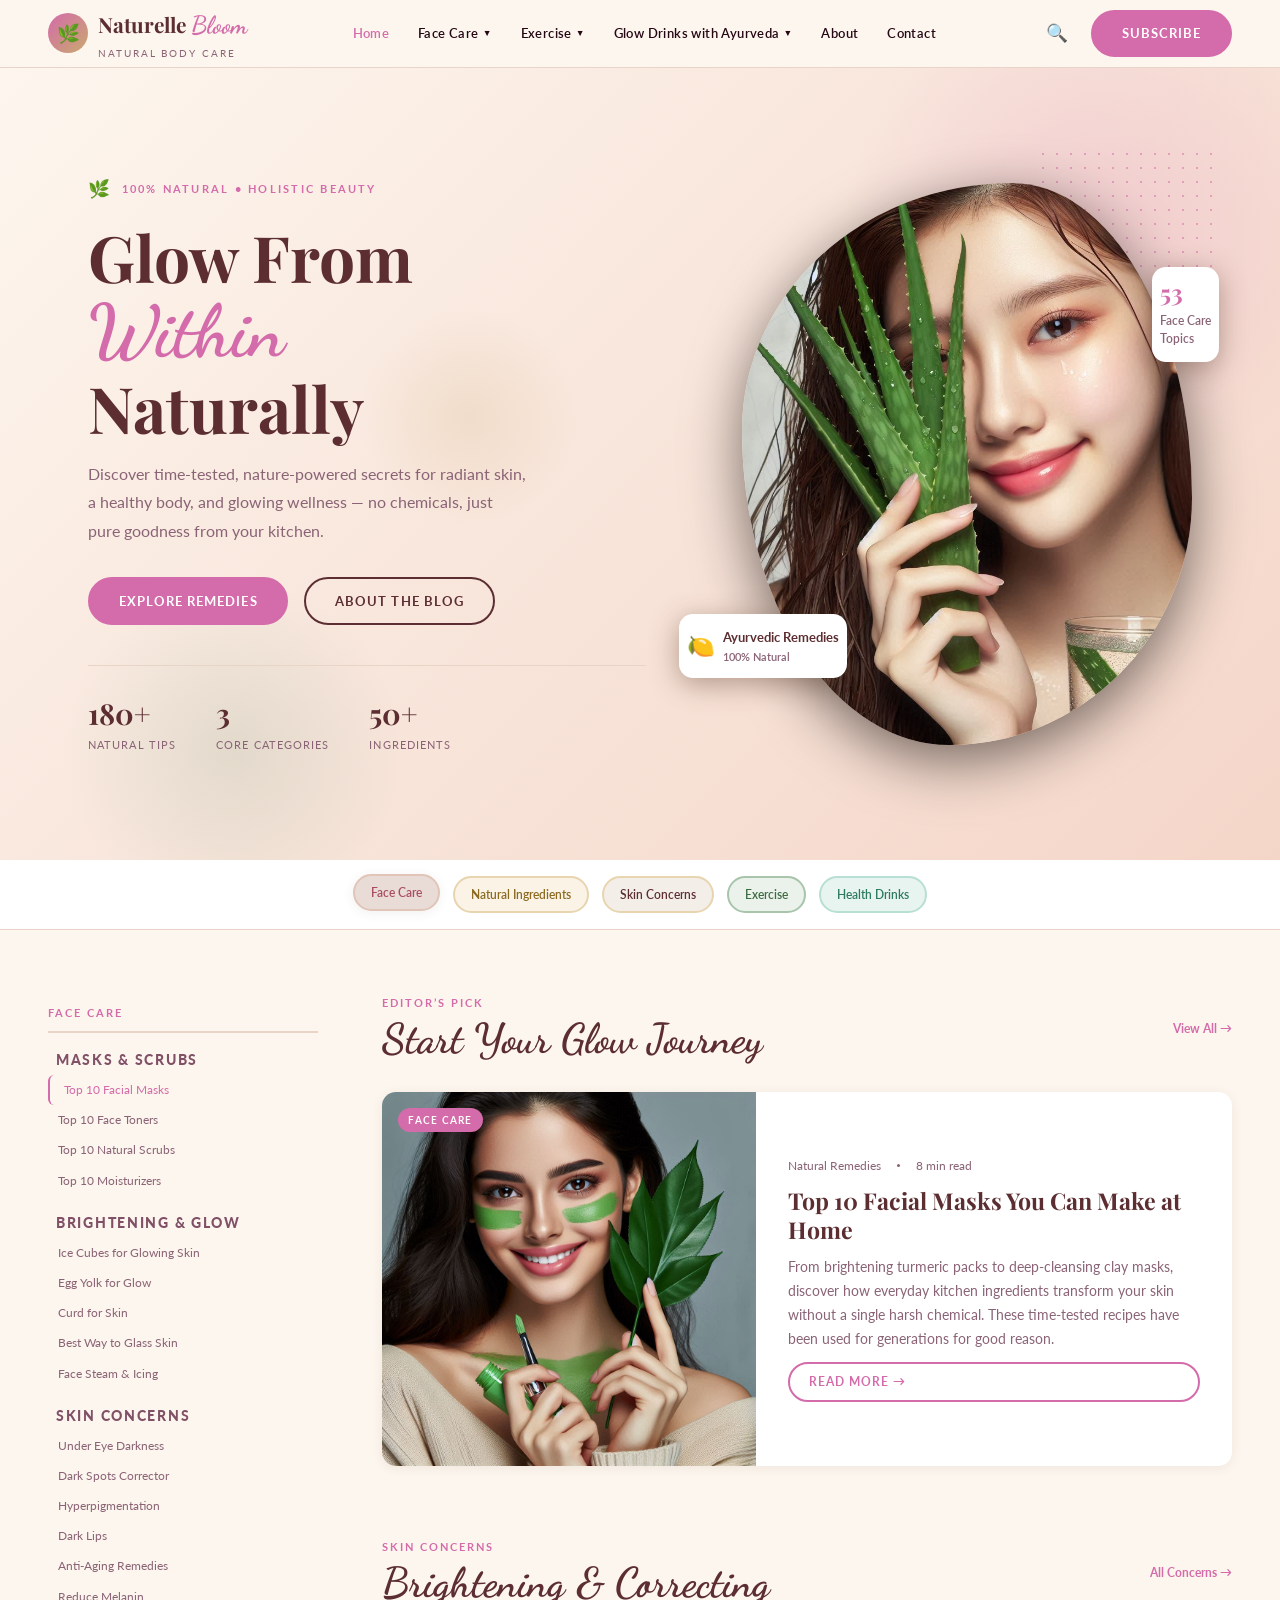
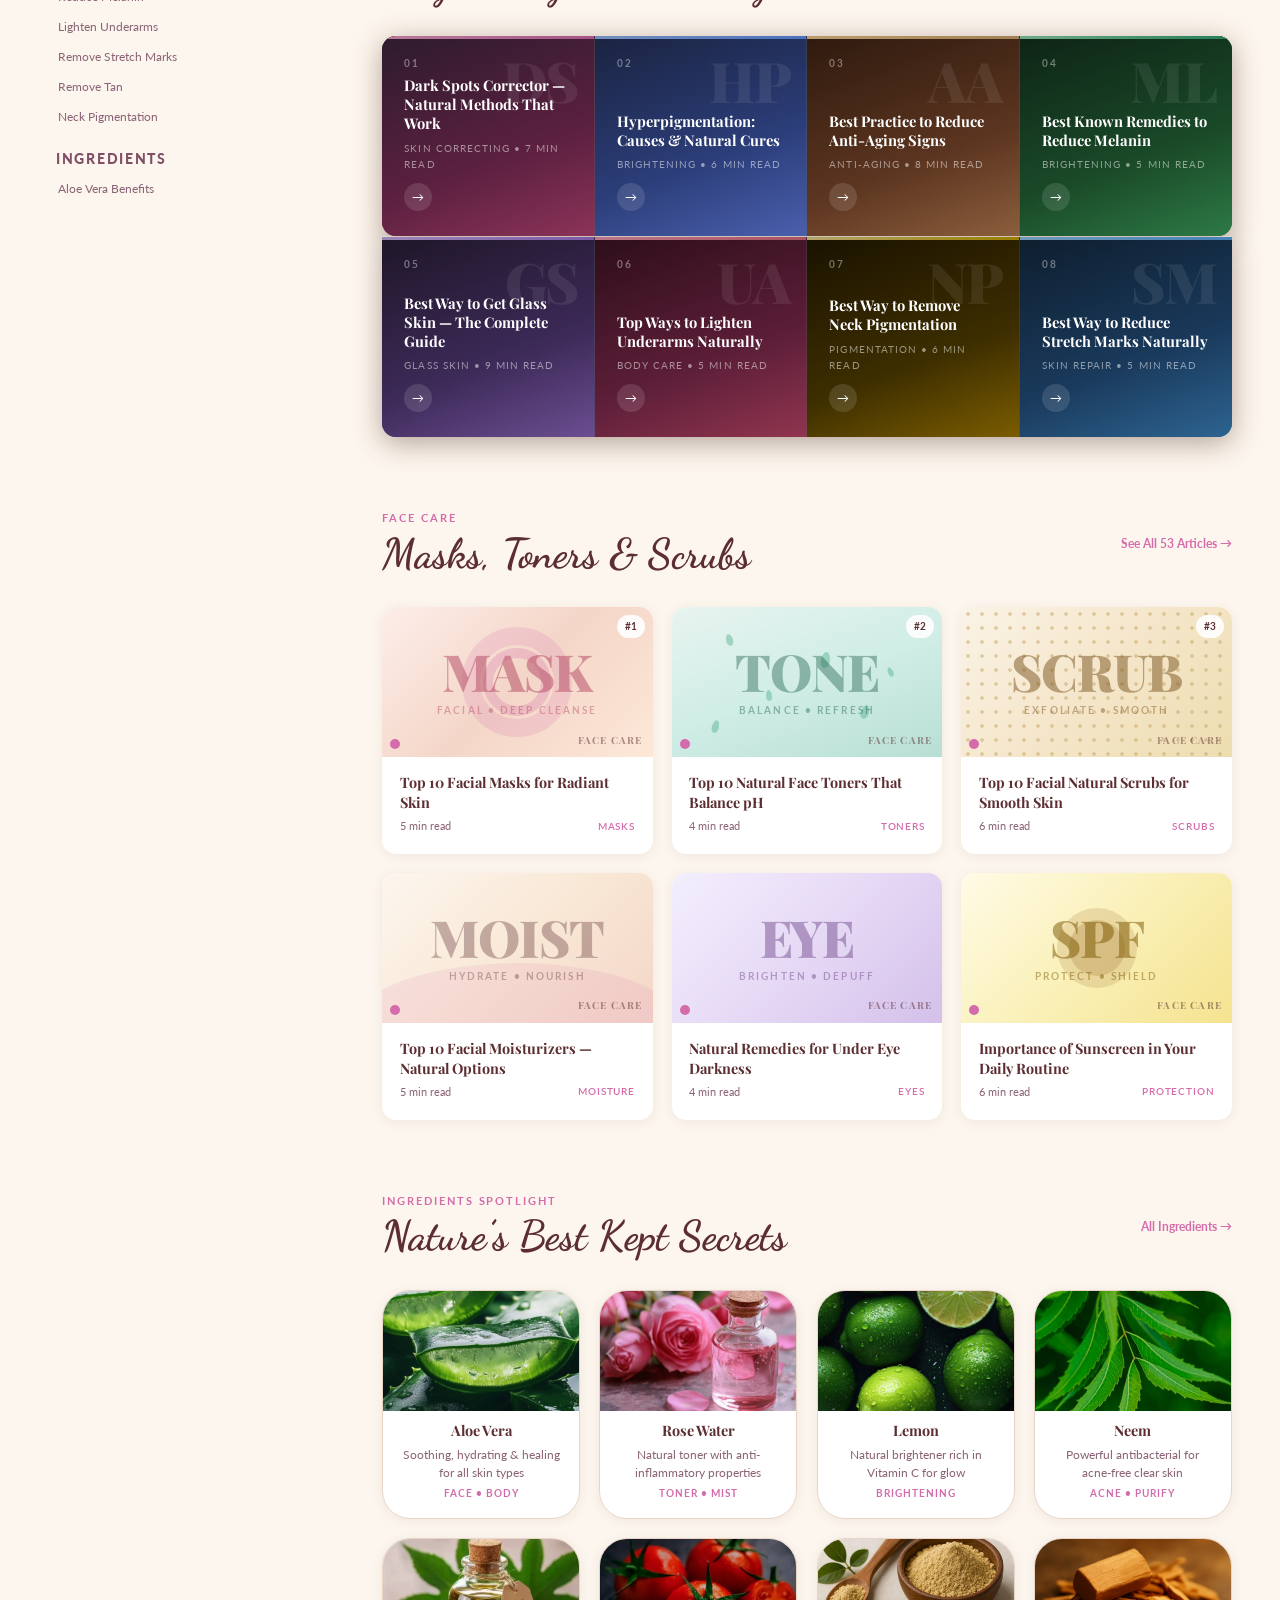
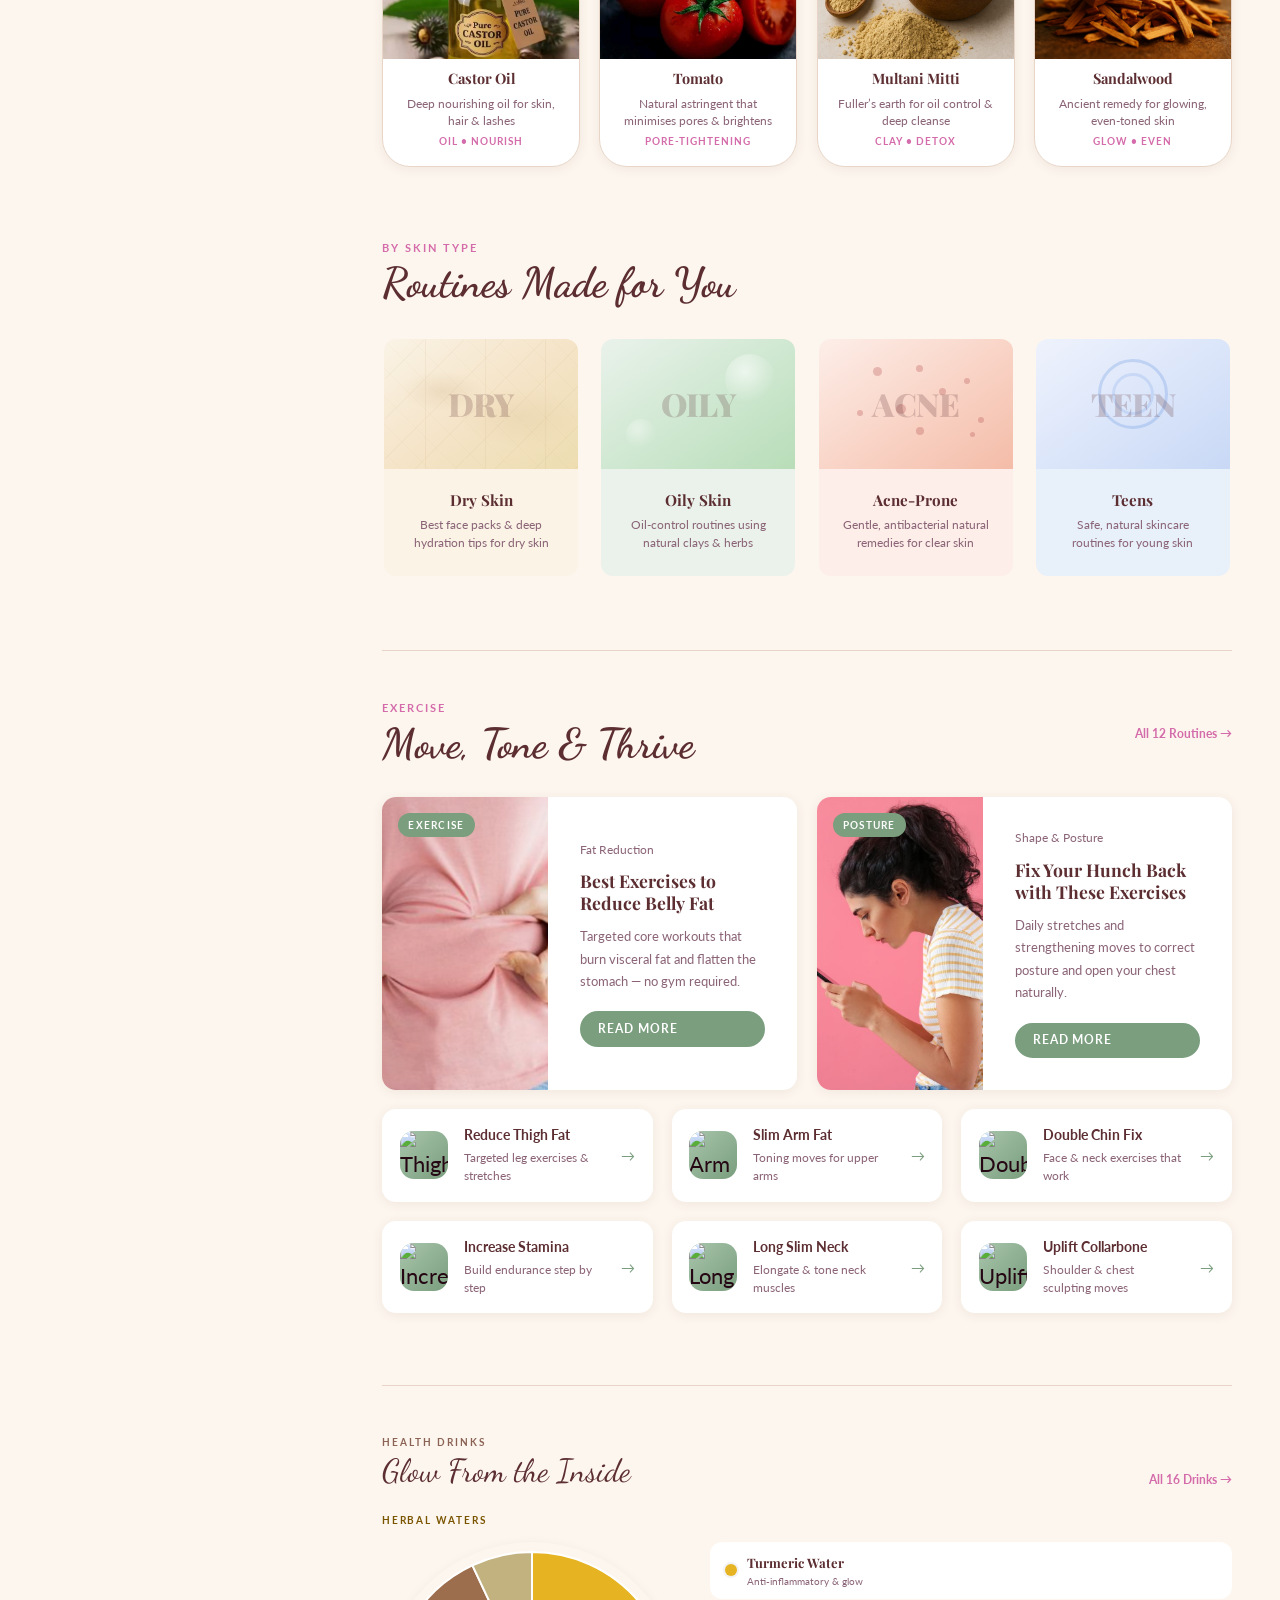
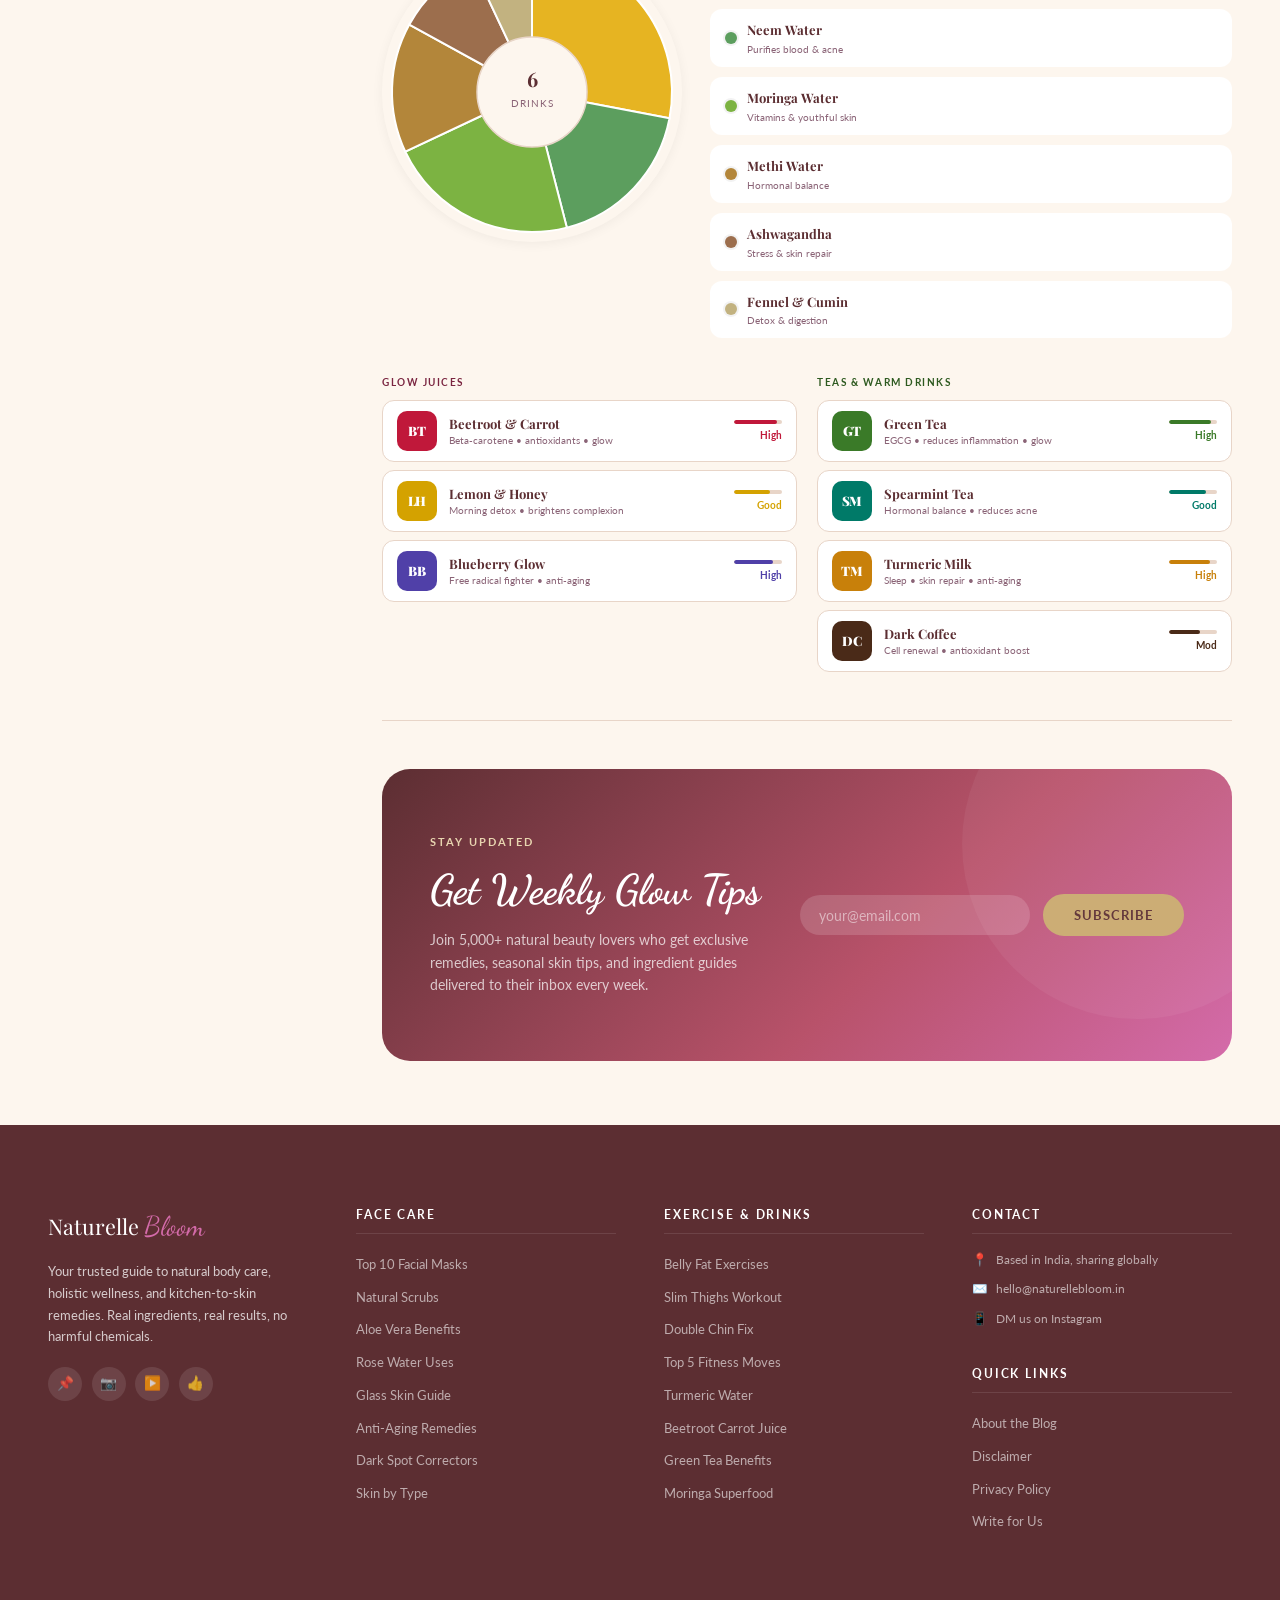
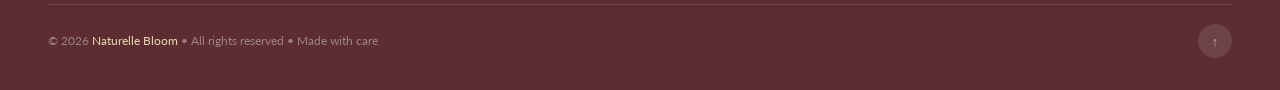
==== commit d6429d36: "Updated" ====
--- a/SkinCareWebsite/frontend/COMPONENTS/index.html
+++ b/SkinCareWebsite/frontend/COMPONENTS/index.html
@@ -64,7 +64,7 @@
     .btn-ghost { background: transparent; color: var(--rose); border-color: var(--rose); font-size: 0.78rem; padding: 0.5rem 1.2rem; }
     .btn-ghost:hover { background: var(--rose); color: var(--white); }
 
-    /* ── NAVBAR ── */
+    /* NAVBAR */
     .navbar {
       position: sticky; top: 0; z-index: 1000;
       background: rgba(253,246,238,0.96);
@@ -106,7 +106,7 @@
     .hamburger { display: none; background: none; border: none; cursor: pointer; flex-direction: column; gap: 5px; }
     .hamburger span { display: block; width: 24px; height: 2px; background: var(--bark); border-radius: 2px; transition: var(--trans-mid); }
 
-    /* ── DROPDOWN ── */
+    /* DROPDOWN */
     .dropdown {
       display:none;
       position: absolute; top: calc(100% + 8px); left: 50%;
@@ -128,7 +128,7 @@
       to   { opacity: 1; transform: translateX(-50%) translateY(0); }
     }
 
-    /* ── HERO ── */
+    /* HERO */
     .hero {
       position: relative; min-height: 88vh; overflow: hidden;
       display: flex; align-items: center; justify-content: center;
@@ -187,7 +187,7 @@
       75%      { border-radius: 46% 54% 40% 60% / 56% 44% 56% 44%; }
     }
 
-    /* ── CATEGORY STRIP ── */
+    /* CATEGORY STRIP */
     .category-strip {
       background: var(--white); border-bottom: 1px solid var(--border);
       padding: 1rem 3rem;
@@ -206,13 +206,13 @@
     .cat-pill.body    { background: #f3eee8; color: var(--bark); border-color: var(--gold-light); }
     .cat-pill:hover, .cat-pill.active { filter: brightness(0.92); transform: translateY(-2px); box-shadow: var(--shadow-sm); }
 
-    /* ── MAIN LAYOUT ── */
+    /* MAIN LAYOUT */
     .main-layout {
       max-width: 1400px; margin: 0 auto; padding: 4rem 3rem;
       display: flex; align-items: flex-start; gap: 4rem;
     }
 
-    /* ── SIDEBAR ── */
+    /* SIDEBAR */
     .sidebar {
       flex: 0 0 270px; position: sticky; top: 84px;
       max-height: calc(100vh - 100px); overflow-y: auto;
@@ -245,10 +245,10 @@
       color: var(--rose); padding-left: 0.9rem;
     }
 
-    /* ── CONTENT AREA ── */
+    /* CONTENT AREA */
     .content-area { flex: 1; min-width: 0; }
 
-    /* ── BLOG SECTION ── */
+    /* BLOG SECTION */
     .blog-section { margin-bottom: 4.5rem; }
     .blog-section__header {
       display: flex; align-items: center; justify-content: space-between;
@@ -259,7 +259,7 @@
     .view-all { font-size: 0.78rem; font-weight: 600; color: var(--rose); display: flex; align-items: center; gap: 4px; transition: var(--trans-fast); }
     .view-all:hover { gap: 8px; }
 
-    /* ── FEATURED CARD ── */
+    /* FEATURED CARD */
     .card-featured {
       display: flex; background: var(--white);
       border-radius: var(--radius-md); box-shadow: var(--shadow-sm);
@@ -278,14 +278,117 @@
     .card-featured__body h3 { font-family: var(--font-display); font-size: 1.45rem; color: var(--bark); line-height: 1.25; }
     .card-featured__body p { font-size: 0.88rem; color: var(--text-muted); line-height: 1.7; }
 
-    /* ── GRID CARD ── */
+    /* ============================================================
+       IMAGELESS CARD — FACE CARE GRID
+    ============================================================ */
     .card-grid {
       background: var(--white); border-radius: var(--radius-md); box-shadow: var(--shadow-sm);
       overflow: hidden; transition: var(--trans-mid); cursor: pointer;
     }
     .card-grid:hover { box-shadow: var(--shadow-md); transform: translateY(-4px); }
-    .card-grid__img { height: 185px; position: relative; overflow: hidden; }
-    .card-grid__img img { width: 100%; height: 100%; object-fit: cover; display: block; }
+
+    /* Visual banner replacing image */
+    .card-visual {
+      height: 150px; position: relative; overflow: hidden;
+      display: flex; align-items: center; justify-content: center;
+    }
+    .card-visual-inner {
+      position: absolute; inset: 0;
+      display: flex; align-items: center; justify-content: center;
+      flex-direction: column; gap: 6px;
+    }
+    /* Mask card */
+    .cv-mask {
+      background: linear-gradient(135deg, #fdeee9 0%, #f4d6c8 50%, #fde8d8 100%);
+    }
+    .cv-mask::before {
+      content: '';
+      position: absolute; width: 110px; height: 110px;
+      border-radius: 50%;
+      border: 18px solid rgba(212,107,170,0.18);
+      top: 50%; left: 50%; transform: translate(-50%,-50%);
+    }
+    .cv-mask::after {
+      content: '';
+      position: absolute; width: 68px; height: 68px;
+      border-radius: 50%;
+      border: 10px solid rgba(212,107,170,0.28);
+      top: 50%; left: 50%; transform: translate(-50%,-50%);
+    }
+    /* Toner card */
+    .cv-toner {
+      background: linear-gradient(160deg, #e8f4f0 0%, #d0ede6 50%, #b8dfd4 100%);
+    }
+    .cv-toner-drops {
+      position: absolute; inset: 0; overflow: hidden;
+    }
+    .cv-toner-drops span {
+      position: absolute;
+      width: 8px; height: 14px;
+      background: rgba(45,158,114,0.35);
+      border-radius: 50% 50% 50% 50% / 60% 60% 40% 40%;
+    }
+    /* Scrub card */
+    .cv-scrub {
+      background: linear-gradient(135deg, #faf3e6 0%, #f5e6ca 50%, #edddb0 100%);
+    }
+    .cv-scrub-dots {
+      position: absolute; inset: 0;
+      background-image: radial-gradient(circle, rgba(201,169,110,0.5) 2px, transparent 2px);
+      background-size: 14px 14px;
+    }
+    /* Moisturizer */
+    .cv-moist {
+      background: linear-gradient(135deg, #fdf6ee 0%, #f9e8d6 50%, #f4d6c8 100%);
+    }
+    .cv-moist-wave {
+      position: absolute; bottom: 0; left: 0; right: 0; height: 60px;
+      background: rgba(212,107,170,0.12);
+      clip-path: ellipse(60% 60px at 50% 60px);
+    }
+    /* Under Eye */
+    .cv-eye {
+      background: linear-gradient(135deg, #f3effe 0%, #e6d9f5 50%, #d4c0ea 100%);
+    }
+    /* Sunscreen */
+    .cv-sun {
+      background: linear-gradient(135deg, #fffbe6 0%, #faf0b8 50%, #f5e390 100%);
+    }
+    .cv-sun-rays {
+      position: absolute; top: 50%; left: 50%; transform: translate(-50%,-50%);
+      width: 80px; height: 80px;
+    }
+    .cv-sun-rays::before {
+      content: '';
+      position: absolute; inset: 0;
+      border-radius: 50%;
+      background: rgba(201,169,110,0.35);
+    }
+    .cv-sun-rays::after {
+      content: '';
+      position: absolute; inset: 12px;
+      border-radius: 50%;
+      background: rgba(201,169,110,0.55);
+    }
+
+    .cv-label {
+      position: absolute; bottom: 10px; right: 10px;
+      font-size: 0.62rem; font-weight: 700; letter-spacing: 0.12em; text-transform: uppercase;
+      color: var(--bark); opacity: 0.5;
+      font-family: var(--font-display);
+    }
+    .cv-large-text {
+      font-family: var(--font-display);
+      font-size: 3.2rem; font-weight: 900;
+      line-height: 1; text-align: center;
+      letter-spacing: -0.02em;
+      position: relative; z-index: 2;
+    }
+    .cv-sub-text {
+      font-size: 0.6rem; font-weight: 700; letter-spacing: 0.22em; text-transform: uppercase;
+      position: relative; z-index: 2;
+    }
+
     .cat-dot { position: absolute; bottom: 8px; left: 8px; width: 10px; height: 10px; border-radius: 50%; }
     .cat-dot.face     { background: var(--rose); }
     .cat-dot.treats   { background: var(--gold); }
@@ -297,7 +400,7 @@
     .meta-sm { display: flex; align-items: center; justify-content: space-between; font-size: 0.68rem; color: var(--text-muted); }
     .meta-sm .tag { color: var(--rose); font-weight: 600; font-size: 0.65rem; text-transform: uppercase; letter-spacing: 0.08em; }
 
-    /* ── LIST CARD ── */
+    /* LIST CARD */
     .card-list { display: flex; align-items: center; gap: 1rem; padding: 0.65rem 0; border-bottom: 1px solid var(--border); cursor: pointer; transition: var(--trans-fast); }
     .card-list:hover { transform: translateX(4px); }
     .card-list:last-child { border-bottom: none; }
@@ -308,12 +411,12 @@
     .card-list__arr { color: var(--text-muted); font-size: 0.8rem; margin-left: auto; flex-shrink: 0; transition: var(--trans-fast); }
     .card-list:hover .card-list__arr { color: var(--rose); }
 
-    /* ── GRIDS ── */
+    /* GRIDS */
     .grid-3 { display: grid; grid-template-columns: repeat(3, 1fr); gap: 1.2rem; }
     .grid-2 { display: grid; grid-template-columns: repeat(2, 1fr); gap: 1.2rem; }
     .grid-4 { display: grid; grid-template-columns: repeat(4, 1fr); gap: 1.2rem; }
 
-    /* ── INGREDIENT CARD ── */
+    /* INGREDIENT CARD */
     .ingredient-card {
       display: flex; flex-direction: column; align-items: center; text-align: center;
       padding: 0; background: var(--white);
@@ -329,7 +432,7 @@
     .ingredient-card p { font-size: 0.72rem; color: var(--text-muted); line-height: 1.5; }
     .ing-tag { font-size: 0.62rem; font-weight: 700; letter-spacing: 0.1em; text-transform: uppercase; color: var(--rose); }
 
-    /* ── EXERCISE CARD ── */
+    /* EXERCISE CARD */
     .exercise-card {
       background: var(--white); border-radius: var(--radius-md); box-shadow: var(--shadow-sm);
       display: flex; align-items: center; gap: 1rem; padding: 1rem 1.1rem;
@@ -344,18 +447,251 @@
     .ex-arrow { color: var(--sage); font-size: 0.9rem; transition: var(--trans-fast); }
     .exercise-card:hover .ex-arrow { transform: translateX(4px); }
 
-    /* ── DRINK CARD ── */
+    /* ============================================================
+       IMAGELESS SKIN CONCERN CARDS — NEW MAGAZINE STYLE
+    ============================================================ */
+    .concern-grid {
+      display: grid;
+      grid-template-columns: repeat(4, 1fr);
+      gap: 0;
+      border-radius: var(--radius-md);
+      overflow: hidden;
+      box-shadow: var(--shadow-md);
+    }
+    .concern-card {
+      position: relative; overflow: hidden; cursor: pointer;
+      padding: 2rem 1.4rem 1.6rem;
+      min-height: 200px;
+      display: flex; flex-direction: column; justify-content: flex-end;
+      transition: var(--trans-mid);
+      border-right: 1px solid rgba(255,255,255,0.12);
+    }
+    .concern-card:last-child { border-right: none; }
+    .concern-card:hover { z-index: 2; }
+    .concern-card::before {
+      content: '';
+      position: absolute; inset: 0;
+      background: inherit;
+      transition: transform 0.4s ease;
+    }
+    .concern-card:hover::before { transform: scale(1.04); }
+
+    .cc-dark-spots  { background: linear-gradient(160deg, #2d1b2e 0%, #5c2040 60%, #8b3358 100%); }
+    .cc-hyper       { background: linear-gradient(160deg, #1a2340 0%, #2c3e7a 60%, #4a5fad 100%); }
+    .cc-aging       { background: linear-gradient(160deg, #2e1a0e 0%, #5c3520 60%, #8b5e3c 100%); }
+    .cc-melanin     { background: linear-gradient(160deg, #0e2416 0%, #1a4a28 60%, #2d7a45 100%); }
+    .cc-glass       { background: linear-gradient(160deg, #1e1628 0%, #3d2a58 60%, #6b4e91 100%); }
+    .cc-underarm    { background: linear-gradient(160deg, #2e0e1a 0%, #5c1e38 60%, #91354f 100%); }
+    .cc-neck        { background: linear-gradient(160deg, #1a1200 0%, #3d2e00 60%, #7a5c00 100%); }
+    .cc-stretch     { background: linear-gradient(160deg, #0e1e2e 0%, #1a3a5c 60%, #2d6491 100%); }
+
+    .concern-card__decor {
+      position: absolute; top: 1rem; right: 1rem;
+      font-family: var(--font-display);
+      font-size: 3.5rem; font-weight: 900; line-height: 1;
+      opacity: 0.08; color: #fff;
+      letter-spacing: -0.03em;
+      user-select: none; z-index: 1;
+    }
+    .concern-card__num {
+      position: absolute; top: 1.2rem; left: 1.4rem;
+      font-size: 0.6rem; font-weight: 700; letter-spacing: 0.2em;
+      text-transform: uppercase; color: rgba(255,255,255,0.4);
+      z-index: 2;
+    }
+    .concern-card__line {
+      position: absolute; top: 0; left: 0; right: 0;
+      height: 3px; z-index: 2;
+      opacity: 0.7;
+    }
+    .cc-dark-spots .concern-card__line  { background: linear-gradient(90deg, #f4a4c8, #d46baa); }
+    .cc-hyper .concern-card__line       { background: linear-gradient(90deg, #9bbcf5, #5b8ee6); }
+    .cc-aging .concern-card__line       { background: linear-gradient(90deg, #f5d49b, #c9a96e); }
+    .cc-melanin .concern-card__line     { background: linear-gradient(90deg, #9be4b8, #2d9e72); }
+    .cc-glass .concern-card__line       { background: linear-gradient(90deg, #d4b8f5, #9d72d4); }
+    .cc-underarm .concern-card__line    { background: linear-gradient(90deg, #f5a4b8, #d46b7a); }
+    .cc-neck .concern-card__line        { background: linear-gradient(90deg, #f5e39b, #c9a900); }
+    .cc-stretch .concern-card__line     { background: linear-gradient(90deg, #9bcef5, #5ba8e6); }
+
+    .concern-card__content { position: relative; z-index: 2; }
+    .concern-card__title {
+      font-family: var(--font-display); font-size: 0.92rem; font-weight: 700;
+      color: #fff; line-height: 1.3; margin-bottom: 6px;
+    }
+    .concern-card__meta {
+      font-size: 0.65rem; letter-spacing: 0.1em; text-transform: uppercase;
+      color: rgba(255,255,255,0.5);
+    }
+    .concern-card__arrow {
+      display: inline-flex; align-items: center; justify-content: center;
+      width: 28px; height: 28px; border-radius: 50%;
+      background: rgba(255,255,255,0.12);
+      color: #fff; font-size: 0.75rem; margin-top: 10px;
+      transition: var(--trans-fast);
+    }
+    .concern-card:hover .concern-card__arrow {
+      background: rgba(255,255,255,0.28);
+      transform: translateX(3px);
+    }
+
+    /* Second row — wider 2-col layout */
+    .concern-grid-2 {
+      display: grid;
+      grid-template-columns: repeat(4, 1fr);
+      gap: 0;
+      border-radius: 0 0 var(--radius-md) var(--radius-md);
+      overflow: hidden;
+      margin-top: 0;
+      box-shadow: var(--shadow-md);
+      border-top: 1px solid rgba(255,255,255,0.06);
+    }
+
+    /* ============================================================
+       IMAGELESS SKIN TYPE CARDS
+    ============================================================ */
+    .skin-type-card {
+      padding: 0; border-radius: var(--radius-md); text-align: center;
+      transition: var(--trans-mid); cursor: pointer; border: 2px solid transparent;
+      overflow: hidden;
+    }
+    .skin-type-card:hover { transform: translateY(-4px); box-shadow: var(--shadow-md); border-color: var(--rose); }
+
+    .skin-visual {
+      width: 100%; height: 130px; position: relative; overflow: hidden;
+      display: flex; align-items: center; justify-content: center;
+    }
+
+    /* Dry Skin visual — warm sandy texture */
+    .sv-dry {
+      background: linear-gradient(145deg, #faf3e6, #f5e4c8, #edddb0);
+    }
+    .sv-dry::before {
+      content: '';
+      position: absolute; inset: 0;
+      background-image:
+        radial-gradient(ellipse 40px 20px at 30% 40%, rgba(180,140,80,0.15) 0%, transparent 100%),
+        radial-gradient(ellipse 60px 30px at 70% 60%, rgba(180,140,80,0.1) 0%, transparent 100%);
+    }
+    .sv-dry-cracks {
+      position: absolute; inset: 0;
+      background-image:
+        linear-gradient(45deg, transparent 48%, rgba(180,140,80,0.18) 49%, transparent 50%),
+        linear-gradient(-45deg, transparent 48%, rgba(180,140,80,0.12) 49%, transparent 50%),
+        linear-gradient(90deg, transparent 68%, rgba(180,140,80,0.1) 69%, transparent 70%);
+      background-size: 28px 28px, 40px 40px, 60px 60px;
+    }
+
+    /* Oily Skin visual — glossy green tones */
+    .sv-oily {
+      background: linear-gradient(145deg, #eaf2eb, #d0e8d2, #b8ddb8);
+    }
+    .sv-oily::before {
+      content: '';
+      position: absolute; top: 15px; right: 20px;
+      width: 50px; height: 50px; border-radius: 50%;
+      background: radial-gradient(circle at 40% 35%, rgba(255,255,255,0.6) 0%, rgba(255,255,255,0) 70%);
+    }
+    .sv-oily::after {
+      content: '';
+      position: absolute; bottom: 20px; left: 25px;
+      width: 30px; height: 30px; border-radius: 50%;
+      background: radial-gradient(circle at 40% 35%, rgba(255,255,255,0.4) 0%, rgba(255,255,255,0) 70%);
+    }
+
+    /* Acne visual — rose/coral tones */
+    .sv-acne {
+      background: linear-gradient(145deg, #fdeee9, #f9d5c8, #f4bca8);
+    }
+    .sv-acne-spots {
+      position: absolute; inset: 0;
+    }
+
+    /* Teens visual — soft blue-lavender */
+    .sv-teen {
+      background: linear-gradient(145deg, #eef2fc, #dce6fa, #c8d8f5);
+    }
+    .sv-teen::before {
+      content: '';
+      position: absolute; top: 20px; left: 50%; transform: translateX(-50%);
+      width: 70px; height: 70px; border-radius: 50%;
+      border: 3px solid rgba(90,140,220,0.25);
+    }
+    .sv-teen::after {
+      content: '';
+      position: absolute; top: 34px; left: 50%; transform: translateX(-50%);
+      width: 42px; height: 42px; border-radius: 50%;
+      border: 3px solid rgba(90,140,220,0.18);
+    }
+
+    .skin-visual-label {
+      position: relative; z-index: 2;
+      font-family: var(--font-display);
+      font-size: 2rem; font-weight: 900; line-height: 1;
+      opacity: 0.22; color: var(--bark);
+      letter-spacing: -0.02em;
+      user-select: none;
+    }
+
+    .skin-type-info { padding: 1.2rem 1.2rem 1.5rem; }
+    .skin-type-card .skin-dry  { background: #faf3e6; }
+    .skin-type-card .skin-oily  { background: #eaf2eb; }
+    .skin-type-card .skin-acne  { background: #fdeee9; }
+    .skin-type-teen { background: #e8f0fa; }
+
+    .skin-type-card h4 { font-family: var(--font-display); font-size: 0.95rem; color: var(--bark); margin-bottom: 4px; }
+    .skin-type-card p { font-size: 0.75rem; color: var(--text-muted); line-height: 1.5; }
+
+    /* ============================================================
+       IMAGELESS DRINK CARDS
+    ============================================================ */
     .drink-card { background: var(--white); border-radius: var(--radius-md); box-shadow: var(--shadow-sm); overflow: hidden; transition: var(--trans-mid); cursor: pointer; }
     .drink-card:hover { transform: translateY(-4px); box-shadow: var(--shadow-md); }
     .drink-card__img { width: 100%; height: 120px; overflow: hidden; }
     .drink-card__img img { width: 100%; height: 100%; object-fit: cover; display: block; transition: transform 0.4s ease; }
     .drink-card:hover .drink-card__img img { transform: scale(1.05); }
+
+    /* Drink visual banner — no image */
+    .drink-visual {
+      width: 100%; height: 120px; overflow: hidden; position: relative;
+      display: flex; align-items: center; justify-content: center;
+    }
+    .dv-turmeric { background: linear-gradient(135deg, #fff3b0, #ffe066, #f5c518); }
+    .dv-neem     { background: linear-gradient(135deg, #d4edda, #8bc34a, #558b2f); }
+    .dv-moringa  { background: linear-gradient(135deg, #c8e6c9, #66bb6a, #2e7d32); }
+    .dv-methi    { background: linear-gradient(135deg, #dcedc8, #aed581, #689f38); }
+    .dv-beetroot { background: linear-gradient(135deg, #fce4ec, #e91e63, #880e4f); }
+    .dv-lemon    { background: linear-gradient(135deg, #fffde7, #fff176, #f9a825); }
+    .dv-blueberry{ background: linear-gradient(135deg, #e8eaf6, #7986cb, #3949ab); }
+    .dv-green    { background: linear-gradient(135deg, #f1f8e9, #aed581, #33691e); }
+    .dv-spearmint{ background: linear-gradient(135deg, #e0f7fa, #4dd0e1, #006064); }
+    .dv-turmilk  { background: linear-gradient(135deg, #fff8e1, #ffcc02, #e65100); }
+    .dv-coffee   { background: linear-gradient(135deg, #efebe9, #a1887f, #3e2723); }
+    .dv-ashwag   { background: linear-gradient(135deg, #f3e5f5, #ba68c8, #4a148c); }
+
+    .drink-visual-text {
+      position: relative; z-index: 2;
+      font-family: var(--font-display); font-size: 2.2rem; font-weight: 900;
+      line-height: 1; letter-spacing: -0.02em;
+      mix-blend-mode: overlay; color: #fff; opacity: 0.55;
+      user-select: none;
+    }
+    .drink-visual::after {
+      content: '';
+      position: absolute; bottom: 0; left: 0; right: 0; height: 40px;
+      background: linear-gradient(to top, rgba(0,0,0,0.12), transparent);
+    }
+    /* wave bubbles */
+    .dv-bubble {
+      position: absolute; border-radius: 50%;
+      background: rgba(255,255,255,0.25);
+    }
+
     .drink-card__top { padding: 0.8rem 1rem 0.5rem; display: flex; flex-direction: column; align-items: center; gap: 4px; text-align: center; }
     .drink-card__top h4 { font-family: var(--font-display); font-size: 0.88rem; color: var(--bark); line-height: 1.3; }
     .drink-card__bar { height: 4px; background: linear-gradient(90deg, var(--sage), #2d9e72); }
     .drink-card__body { padding: 0.5rem 0.9rem 1rem; font-size: 0.73rem; color: var(--text-muted); text-align: center; line-height: 1.5; }
 
-    /* ── CTA BANNER ── */
+    /* CTA BANNER */
     .cta-banner {
       background: linear-gradient(135deg, var(--bark) 0%, var(--rose-dark) 60%, var(--rose) 100%);
       border-radius: var(--radius-lg); padding: 4rem 3rem;
@@ -372,10 +708,10 @@
     .cta-banner__form input::placeholder { color: rgba(255,255,255,0.5); }
     .cta-banner__form input:focus { background: rgba(255,255,255,0.25); }
 
-    /* ── DIVIDER ── */
+    /* DIVIDER */
     .divider { border: none; border-top: 1px solid var(--border); margin: 3rem 0; }
 
-    /* ── FOOTER ── */
+    /* FOOTER */
     .footer { background: var(--bark); color: rgba(255,255,255,0.75); padding: 5rem 3rem 2rem; }
     .footer__top { max-width: 1400px; margin: 0 auto 4rem; display: grid; grid-template-columns: repeat(4, 1fr); gap: 3rem; }
     .footer__brand .brand-name { font-family: var(--font-display); font-size: 1.35rem; color: var(--white); margin-bottom: 0.8rem; }
@@ -395,7 +731,7 @@
     .back-top { width: 34px; height: 34px; background: rgba(255,255,255,0.1); border-radius: 50%; display: flex; align-items: center; justify-content: center; cursor: pointer; transition: var(--trans-fast); font-size: 0.8rem; border: none; color: rgba(255,255,255,0.6); }
     .back-top:hover { background: var(--rose); color: var(--white); }
 
-    /* ── SEARCH OVERLAY ── */
+    /* SEARCH OVERLAY */
     .search-overlay {
       display: none; position: fixed; inset: 0;
       background: rgba(253,246,238,0.96); z-index: 2000;
@@ -408,7 +744,7 @@
     .close-search { position: absolute; top: 2rem; right: 2rem; background: none; border: none; font-size: 1.5rem; cursor: pointer; color: var(--text-muted); transition: var(--trans-fast); }
     .close-search:hover { color: var(--rose); }
 
-    /* ── MOBILE MENU ── */
+    /* MOBILE MENU */
     .mobile-menu {
       display: none; position: fixed; inset: 0; background: var(--cream);
       z-index: 1500; padding: 5rem 2rem 2rem; overflow-y: auto;
@@ -422,37 +758,23 @@
     .mobile-sub:hover { color: var(--rose); }
     .mobile-section-label { font-size: 0.65rem; font-weight: 700; letter-spacing: 0.15em; text-transform: uppercase; color: var(--rose); padding: 0.8rem 0 0.2rem; }
 
-    /* ── FADE IN UTILITY ── */
+    /* FADE IN */
     .fade-in { opacity: 0; transform: translateY(18px); transition: opacity 0.55s ease, transform 0.55s ease; }
     .fade-in.visible { opacity: 1; transform: translateY(0); }
 
-    /* ── SECTION COLOR ACCENTS ── */
+    /* ACCENTS */
     .accent-rose    { color: var(--rose); }
     .accent-sage    { color: var(--sage); }
     .accent-gold    { color: var(--gold); }
     .accent-green   { color: #2d7a5e; }
     .accent-bark    { color: var(--bark-light); }
 
-    /* ── SKIN TYPE CARDS ── */
-    .skin-type-card {
-      padding: 1.5rem; border-radius: var(--radius-md); text-align: center;
-      transition: var(--trans-mid); cursor: pointer; border: 2px solid transparent;
-      overflow: hidden;
-    }
-    .skin-type-card:hover { transform: translateY(-4px); box-shadow: var(--shadow-md); border-color: var(--rose); }
-    .skin-type-card__img { width: 100%; height: 100px; overflow: hidden; border-radius: var(--radius-sm); margin-bottom: 0.8rem; }
-    .skin-type-card__img img { width: 100%; height: 100%; object-fit: cover; display: block; }
-    .skin-type-card h4 { font-family: var(--font-display); font-size: 0.95rem; color: var(--bark); margin-bottom: 4px; }
-    .skin-type-card p { font-size: 0.75rem; color: var(--text-muted); line-height: 1.5; }
-    .skin-dry    { background: #faf3e6; }
-    .skin-oily   { background: #eaf2eb; }
-    .skin-acne   { background: #fdeee9; }
-    .skin-teen   { background: #e8f0fa; }
-
-    /* ── RESPONSIVE ── */
+    /* RESPONSIVE */
     @media (max-width: 1100px) {
       .grid-4 { grid-template-columns: repeat(2, 1fr); }
       .footer__top { grid-template-columns: repeat(2, 1fr); gap: 2rem; }
+      .concern-grid { grid-template-columns: repeat(2, 1fr); }
+      .concern-grid-2 { grid-template-columns: repeat(2, 1fr); border-radius: var(--radius-md); margin-top: 1rem; }
     }
     @media (max-width: 900px) {
       .navbar { padding: 0 1.5rem; }
@@ -478,47 +800,192 @@
       .cta-banner { padding: 2.5rem 1.5rem; }
       .footer { padding: 3rem 1.5rem 1.5rem; }
       .footer__top { grid-template-columns: 1fr; gap: 1.5rem; }
-    }
+      .concern-grid, .concern-grid-2 { grid-template-columns: repeat(2, 1fr); }
+    }
+    @import url('https://fonts.googleapis.com/css2?family=Playfair+Display:wght@400;700;900&family=Dancing+Script:wght@600&family=Lato:wght@400;700&display=swap');
+
+  *{box-sizing:border-box;margin:0;padding:0}
+  :root{
+    --cream:#fdf6ee;--blush:#f4d6c8;--rose:#d46baa;--rose-dark:#b8526a;
+    --sage:#7a9e7e;--bark:#5c2e32;--bark-light:#8b6355;--gold:#c9a96e;
+    --text:#250714;--muted:#8a6376;--white:#fff;--border:#e8d5c8;
+    --ff:'Playfair Display',Georgia,serif;--fb:'Lato',sans-serif;--fs:'Dancing Script',cursive;
+  }
+
+  /* ── SECTION HEADER ── */
+  .sec-head{display:flex;align-items:flex-end;justify-content:space-between;margin-bottom:22px}
+  .sec-eye{font-family:var(--fb);font-size:10px;font-weight:700;letter-spacing:.2em;text-transform:uppercase;color:var(--bark-light);margin-bottom:4px}
+  .sec-title{font-family:var(--fs);font-size:32px;color:var(--bark);line-height:1.1}
+  .view-all{font-family:var(--fb);font-size:12px;font-weight:700;color:var(--rose);text-decoration:none;display:flex;align-items:center;gap:4px}
+
+  /* ══════════════════════════════════════
+     SKIN TYPE CARDS  — radial progress style
+  ══════════════════════════════════════ */
+  .skin-grid{display:grid;grid-template-columns:repeat(4,1fr);gap:14px;margin-bottom:60px}
+
+  .scard{
+    background:var(--white);border-radius:18px;
+    border:1.5px solid var(--border);
+    overflow:hidden;cursor:pointer;
+    transition:transform .25s ease,box-shadow .25s ease;
+    font-family:var(--fb);
+  }
+  .scard:hover{transform:translateY(-6px);box-shadow:0 14px 36px rgba(92,46,50,.18)}
+
+  .scard-top{
+    height:148px;position:relative;
+    display:flex;align-items:center;justify-content:center;
+  }
+
+  /* arc SVG inside each card top */
+  .scard-top svg{position:absolute;inset:0;width:100%;height:100%}
+
+  .scard-center{
+    position:relative;z-index:2;
+    display:flex;flex-direction:column;align-items:center;gap:4px;
+    text-align:center;
+  }
+  .scard-icon{
+    width:52px;height:52px;border-radius:50%;
+    display:flex;align-items:center;justify-content:center;
+    font-size:22px;font-weight:900;
+    font-family:var(--ff);
+    line-height:1;
+  }
+  .scard-pct{font-size:11px;font-weight:700;letter-spacing:.08em}
+
+  .scard-body{padding:12px 14px 16px}
+  .scard-name{font-family:var(--ff);font-size:14px;font-weight:700;color:var(--bark);margin-bottom:4px}
+  .scard-desc{font-size:11px;color:var(--muted);line-height:1.5}
+
+  /* trait pills */
+  .scard-traits{display:flex;flex-wrap:wrap;gap:4px;margin-top:8px}
+  .trait{font-size:10px;font-weight:700;letter-spacing:.06em;text-transform:uppercase;
+         padding:3px 8px;border-radius:99px}
+
+  /* per-type palette */
+  .scard-dry  .scard-top{background:#fdf8f0}
+  .scard-dry  .scard-icon{background:#f5e4c0;color:#8b6020}
+  .scard-dry  .scard-pct{color:#8b6020}
+  .scard-dry  .trait{background:#faf0da;color:#8b6020}
+
+  .scard-oily .scard-top{background:#eef6ef}
+  .scard-oily .scard-icon{background:#c8e6c9;color:#2e6b32}
+  .scard-oily .scard-pct{color:#2e6b32}
+  .scard-oily .trait{background:#e0f0e2;color:#2e6b32}
+
+  .scard-acne .scard-top{background:#fdf0f3}
+  .scard-acne .scard-icon{background:#f8d0da;color:#a02040}
+  .scard-acne .scard-pct{color:#a02040}
+  .scard-acne .trait{background:#fde0e8;color:#a02040}
+
+  .scard-teen .scard-top{background:#eef2fc}
+  .scard-teen .scard-icon{background:#c5d8f8;color:#1a4a9e}
+  .scard-teen .scard-pct{color:#1a4a9e}
+  .scard-teen .trait{background:#dce8fc;color:#1a4a9e}
+
+  /* ══════════════════════════════════════
+     HEALTH DRINKS  — radial wheel layout (UPDATED with working chart)
+  ══════════════════════════════════════ */
+  .drinks-wrap{position:relative}
+
+  /* sub-section labels */
+  .sub-eye{font-family:var(--fb);font-size:10px;font-weight:700;letter-spacing:.18em;
+           text-transform:uppercase;color:var(--muted);margin:0 0 14px}
+
+  /* THE BIG WHEEL */
+  .wheel-layout{
+    display:flex;align-items:flex-start;gap:28px;
+    margin-bottom:36px;
+  }
+  .wheel-svg-wrap{flex:0 0 300px;position:relative}
+  .wheel-svg-wrap svg{display:block;width:300px;height:300px;border-radius:50%;box-shadow:var(--shadow-sm);background:var(--white);}
+
+  /* wheel legend beside it */
+  .wheel-legend{flex:1;display:flex;flex-direction:column;justify-content:center;gap:10px}
+  .wleg-item{
+    display:flex;align-items:center;gap:10px;
+    padding:10px 14px;border-radius:12px;
+    border:1.5px solid transparent;
+    cursor:pointer;transition:border-color .18s,background .18s;
+    background:var(--white);
+  }
+  .wleg-item:hover{background:#fdf6f8;border-color:var(--blush)}
+  .wleg-dot{width:12px;height:12px;border-radius:50%;flex-shrink:0}
+  .wleg-name{font-family:var(--ff);font-size:13px;font-weight:700;color:var(--bark)}
+  .wleg-sub{font-family:var(--fb);font-size:10px;color:var(--muted);line-height:1.4;margin-top:1px}
+  .wleg-pct{font-family:var(--ff);font-size:16px;font-weight:700;margin-left:auto;flex-shrink:0}
+
+  /* bottom grid: juices + teas */
+  .drinks-bottom-grid{
+    display:grid;grid-template-columns:1fr 1fr;gap:20px;
+  }
+  .dgroup-head{font-family:var(--fb);font-size:10px;font-weight:700;letter-spacing:.15em;
+               text-transform:uppercase;margin-bottom:10px}
+
+  .dstrip{display:flex;flex-direction:column;gap:8px}
+
+  .drow{
+    display:flex;align-items:center;gap:12px;
+    padding:10px 14px;border-radius:12px;
+    background:var(--white);border:1.5px solid var(--border);
+    cursor:pointer;transition:transform .18s,box-shadow .18s;
+  }
+  .drow:hover{transform:translateX(4px);box-shadow:0 4px 16px rgba(92,46,50,.1)}
+
+  .drow-swatch{
+    width:40px;height:40px;border-radius:10px;
+    flex-shrink:0;display:flex;align-items:center;justify-content:center;
+    font-family:var(--ff);font-size:13px;font-weight:900;color:#fff;
+    letter-spacing:-.02em;
+  }
+  .drow-body{flex:1}
+  .drow-name{font-family:var(--ff);font-size:13px;font-weight:700;color:var(--bark);line-height:1.2}
+  .drow-sub{font-family:var(--fb);font-size:10px;color:var(--muted);margin-top:2px;line-height:1.4}
+  .drow-bar-wrap{width:48px;flex-shrink:0}
+  .drow-bar-bg{height:4px;border-radius:99px;background:var(--border);overflow:hidden}
+  .drow-bar-fill{height:4px;border-radius:99px;transition:width .4s ease}
+  .drow-label{font-size:10px;font-weight:700;text-align:right;margin-top:3px;font-family:var(--fb)}
   </style>
 </head>
 <body>
 
 <!-- SEARCH OVERLAY -->
 <div class="search-overlay" id="searchOverlay">
-  <button class="close-search" onclick="closeSearch()">✕</button>
-  <input type="text" placeholder="Search natural remedies, ingredients…" autofocus />
-  <p class="search-hint">Try: "Aloe Vera", "Belly fat exercises", "Green tea benefits"</p>
+  <button class="close-search" onclick="closeSearch()">&#x2715;</button>
+  <input type="text" placeholder="Search natural remedies, ingredients&hellip;" autofocus />
+  <p class="search-hint">Try: &ldquo;Aloe Vera&rdquo;, &ldquo;Belly fat exercises&rdquo;, &ldquo;Green tea benefits&rdquo;</p>
 </div>
 
 <!-- MOBILE MENU -->
 <div class="mobile-menu" id="mobileMenu">
-  <button class="mobile-close" onclick="closeMobile()">✕</button>
+  <button class="mobile-close" onclick="closeMobile()">&#x2715;</button>
   <a href="#" class="mobile-nav-link">Home</a>
   <a href="#face-care" class="mobile-nav-link">Face Care</a>
   <div class="mobile-section-label">Sub-categories</div>
-  <a href="#" class="mobile-sub">• Masks &amp; Scrubs</a>
-  <a href="#" class="mobile-sub">• Brightening &amp; Glow</a>
-  <a href="#" class="mobile-sub">• Skin Problems</a>
-  <a href="#" class="mobile-sub">• Ingredients Spotlight</a>
-  <a href="#" class="mobile-sub">• Skin Types</a>
+  <a href="#" class="mobile-sub">&bull; Masks &amp; Scrubs</a>
+  <a href="#" class="mobile-sub">&bull; Brightening &amp; Glow</a>
+  <a href="#" class="mobile-sub">&bull; Skin Problems</a>
+  <a href="#" class="mobile-sub">&bull; Ingredients Spotlight</a>
+  <a href="#" class="mobile-sub">&bull; Skin Types</a>
   <a href="#exercise" class="mobile-nav-link">Exercise</a>
   <div class="mobile-section-label">Sub-categories</div>
-  <a href="#" class="mobile-sub">• Fat Reduction</a>
-  <a href="#" class="mobile-sub">• Posture &amp; Shape</a>
-  <a href="#" class="mobile-sub">• Overall Fitness</a>
+  <a href="#" class="mobile-sub">&bull; Fat Reduction</a>
+  <a href="#" class="mobile-sub">&bull; Posture &amp; Shape</a>
+  <a href="#" class="mobile-sub">&bull; Overall Fitness</a>
   <a href="#drinks" class="mobile-nav-link">Health Drinks</a>
   <div class="mobile-section-label">Sub-categories</div>
-  <a href="#" class="mobile-sub">• Herbal Waters</a>
-  <a href="#" class="mobile-sub">• Glow Juices</a>
-  <a href="#" class="mobile-sub">• Teas &amp; Infusions</a>
-  <a href="#" class="mobile-sub">• Superfoods</a>
+  <a href="#" class="mobile-sub">&bull; Herbal Waters</a>
+  <a href="#" class="mobile-sub">&bull; Glow Juices</a>
+  <a href="#" class="mobile-sub">&bull; Teas &amp; Infusions</a>
+  <a href="#" class="mobile-sub">&bull; Superfoods</a>
   <a href="#" class="mobile-nav-link">Contact</a>
 </div>
 
 <!-- NAVBAR -->
 <header class="navbar">
   <div class="navbar__logo">
-    <div class="logo-icon">🌿</div>
+    <div class="logo-icon">&#127807;</div>
     <div>
       <div class="logo-text">Naturelle <span>Bloom</span></div>
       <div class="logo-sub">Natural Body Care</div>
@@ -530,7 +997,7 @@
       <a href="#" class="nav-link active">Home</a>
     </div>
     <div class="nav-item">
-      <a href="#face-care" class="nav-link">Face Care <span class="arr">▼</span></a>
+      <a href="#face-care" class="nav-link">Face Care <span class="arr">&#9660;</span></a>
       <div class="dropdown">
         <div class="dropdown-section">DIY for Beautiful Skin</div>
         <a href="#" class="dropdown-link">Top 10 Facial Masks</a>
@@ -549,7 +1016,7 @@
       </div>
     </div>
     <div class="nav-item">
-      <a href="#exercise" class="nav-link">Exercise <span class="arr">▼</span></a>
+      <a href="#exercise" class="nav-link">Exercise <span class="arr">&#9660;</span></a>
       <div class="dropdown">
         <div class="dropdown-section">Fat Reduction</div>
         <a href="#" class="dropdown-link">Reduce Belly Fat</a>
@@ -566,7 +1033,7 @@
       </div>
     </div>
     <div class="nav-item">
-      <a href="#drinks" class="nav-link">Glow Drinks with Ayurveda <span class="arr">▼</span></a>
+      <a href="#drinks" class="nav-link">Glow Drinks with Ayurveda <span class="arr">&#9660;</span></a>
       <div class="dropdown">
         <div class="dropdown-section">Ayurvedic Herbal Waters</div>
         <a href="#" class="dropdown-link">Turmeric Water</a>
@@ -591,8 +1058,8 @@
   </nav>
 
   <div class="navbar__actions">
-    <button class="search-btn" onclick="openSearch()" title="Search">🔍</button>
-    <a href="#" class="btn btn-primary">Subscribe 🌿</a>
+    <button class="search-btn" onclick="openSearch()" title="Search">&#128269;</button>
+    <a href="#" class="btn btn-primary">Subscribe</a>
     <button class="hamburger" onclick="openMobile()">
       <span></span><span></span><span></span>
     </button>
@@ -611,11 +1078,11 @@
   <div class="hero__content">
     <div class="hero__text">
       <div class="hero-eyebrow">
-        <span class="leaf">🌿</span>
-        <span>100% Natural • Holistic Beauty</span>
+        <span class="leaf">&#127807;</span>
+        <span>100% Natural &bull; Holistic Beauty</span>
       </div>
       <h1>Glow From<br><em>Within</em><br>Naturally</h1>
-      <p class="hero-sub">Discover time-tested, nature-powered secrets for radiant skin, a healthy body, and glowing wellness — no chemicals, just pure goodness from your kitchen.</p>
+      <p class="hero-sub">Discover time-tested, nature-powered secrets for radiant skin, a healthy body, and glowing wellness &mdash; no chemicals, just pure goodness from your kitchen.</p>
       <div class="hero-ctas">
         <a href="#face-care" class="btn btn-primary">Explore Remedies</a>
         <a href="#" class="btn btn-outline">About the Blog</a>
@@ -638,11 +1105,10 @@
 
     <div class="hero__visual">
       <div class="hero-img-frame">
-        <!-- HERO IMAGE: Replace src with your image path e.g. src="images/hero-main.jpg" -->
-        <img src="img2.jpeg" alt="Natural body care — pure and radiant" />
+        <img src="img2.jpeg" alt="Natural body care &mdash; pure and radiant" />
       </div>
       <div class="hero-badge hero-badge-1">
-        <span class="badge-icon">🍋</span>
+        <span class="badge-icon">&#127819;</span>
         <div>
           <div style="font-weight:700;color:var(--bark);font-size:0.8rem">Ayurvedic Remedies</div>
           <div style="font-size:0.68rem;color:var(--text-muted)">100% Natural</div>
@@ -658,11 +1124,11 @@
 
 <!-- Category Strip -->
 <div class="category-strip">
-  <span class="cat-pill face active">🌸 Face Care</span>
-  <span class="cat-pill treats">🌿 Natural Ingredients</span>
-  <span class="cat-pill body">💁‍♀️ Skin Concerns</span>
-  <span class="cat-pill exercise">💪 Exercise</span>
-  <span class="cat-pill drinks">🍵 Health Drinks</span>
+  <span class="cat-pill face active">Face Care</span>
+  <span class="cat-pill treats">Natural Ingredients</span>
+  <span class="cat-pill body">Skin Concerns</span>
+  <span class="cat-pill exercise">Exercise</span>
+  <span class="cat-pill drinks">Health Drinks</span>
 </div>
 
 <!-- MAIN LAYOUT -->
@@ -671,7 +1137,7 @@
   <!-- SIDEBAR -->
   <aside class="sidebar">
     <div class="sidebar__section">
-      <div class="sidebar__title face">🌸 Face Care</div>
+      <div class="sidebar__title face">Face Care</div>
       <div class="sb-subsection">Masks &amp; Scrubs</div>
       <a class="sb-item active" href="#">Top 10 Facial Masks</a>
       <a class="sb-item" href="#">Top 10 Face Toners</a>
@@ -731,7 +1197,7 @@
     </div>
 
     <div class="sidebar__section">
-      <div class="sidebar__title exercise">💪 Exercise</div>
+      <div class="sidebar__title exercise">Exercise</div>
       <div class="sb-subsection">Fat Reduction</div>
       <a class="sb-item" href="#">Reduce Belly Fat</a>
       <a class="sb-item" href="#">Reduce Thigh Fat</a>
@@ -750,7 +1216,7 @@
     </div>
 
     <div class="sidebar__section">
-      <div class="sidebar__title drinks">🍵 Health Drinks</div>
+      <div class="sidebar__title drinks">Health Drinks</div>
       <div class="sb-subsection">Herbal Waters</div>
       <a class="sb-item" href="#">Turmeric Water</a>
       <a class="sb-item" href="#">Neem Water</a>
@@ -778,52 +1244,170 @@
   <!-- CONTENT AREA -->
   <main class="content-area">
 
-    <!-- Featured Post -->
+    <!-- ============================================================
+         1. Featured Post
+    ============================================================ -->
     <div class="blog-section fade-in">
       <div class="blog-section__header">
         <div class="section-left">
-          <div class="eyebrow">⭐ Editor's Pick</div>
+          <div class="eyebrow">Editor&rsquo;s Pick</div>
           <h2>Start Your Glow Journey</h2>
         </div>
-        <a href="#" class="view-all">View All →</a>
+        <a href="#" class="view-all">View All &rarr;</a>
       </div>
 
       <div class="card-featured">
         <div class="card-featured__img">
-          <!-- FEATURED POST IMAGE: Replace src with your image path e.g. src="images/featured-facial-masks.jpg" -->
           <img src="img3.jpeg" alt="Top 10 Facial Masks Guide" />
           <span class="cat-tag">Face Care</span>
         </div>
         <div class="card-featured__body">
           <div class="meta">
-            <span>🌿 Natural Remedies</span>
+            <span>Natural Remedies</span>
             <span class="dot"></span>
             <span>8 min read</span>
           </div>
           <h3>Top 10 Facial Masks You Can Make at Home</h3>
           <p>From brightening turmeric packs to deep-cleansing clay masks, discover how everyday kitchen ingredients transform your skin without a single harsh chemical. These time-tested recipes have been used for generations for good reason.</p>
-          <a href="#" class="btn btn-ghost">Read More →</a>
+          <a href="#" class="btn btn-ghost">Read More &rarr;</a>
         </div>
       </div>
     </div>
 
-    <!-- Face Care Grid -->
+    <!-- ============================================================
+         2. SKIN CONCERNS — moved here, redesigned magazine style
+    ============================================================ -->
+    <section class="blog-section fade-in">
+      <div class="blog-section__header">
+        <div class="section-left">
+          <div class="eyebrow accent-rose">Skin Concerns</div>
+          <h2>Brightening &amp; Correcting</h2>
+        </div>
+        <a href="#" class="view-all">All Concerns &rarr;</a>
+      </div>
+
+      <!-- Row 1: 4 cards -->
+      <div class="concern-grid">
+
+        <div class="concern-card cc-dark-spots">
+          <div class="concern-card__line"></div>
+          <div class="concern-card__num">01</div>
+          <div class="concern-card__decor">DS</div>
+          <div class="concern-card__content">
+            <div class="concern-card__title">Dark Spots Corrector &mdash; Natural Methods That Work</div>
+            <div class="concern-card__meta">Skin Correcting &bull; 7 min read</div>
+            <div class="concern-card__arrow">&rarr;</div>
+          </div>
+        </div>
+
+        <div class="concern-card cc-hyper">
+          <div class="concern-card__line"></div>
+          <div class="concern-card__num">02</div>
+          <div class="concern-card__decor">HP</div>
+          <div class="concern-card__content">
+            <div class="concern-card__title">Hyperpigmentation: Causes &amp; Natural Cures</div>
+            <div class="concern-card__meta">Brightening &bull; 6 min read</div>
+            <div class="concern-card__arrow">&rarr;</div>
+          </div>
+        </div>
+
+        <div class="concern-card cc-aging">
+          <div class="concern-card__line"></div>
+          <div class="concern-card__num">03</div>
+          <div class="concern-card__decor">AA</div>
+          <div class="concern-card__content">
+            <div class="concern-card__title">Best Practice to Reduce Anti-Aging Signs</div>
+            <div class="concern-card__meta">Anti-Aging &bull; 8 min read</div>
+            <div class="concern-card__arrow">&rarr;</div>
+          </div>
+        </div>
+
+        <div class="concern-card cc-melanin">
+          <div class="concern-card__line"></div>
+          <div class="concern-card__num">04</div>
+          <div class="concern-card__decor">ML</div>
+          <div class="concern-card__content">
+            <div class="concern-card__title">Best Known Remedies to Reduce Melanin</div>
+            <div class="concern-card__meta">Brightening &bull; 5 min read</div>
+            <div class="concern-card__arrow">&rarr;</div>
+          </div>
+        </div>
+
+      </div>
+
+      <!-- Row 2: 4 cards -->
+      <div class="concern-grid-2">
+
+        <div class="concern-card cc-glass">
+          <div class="concern-card__line"></div>
+          <div class="concern-card__num">05</div>
+          <div class="concern-card__decor">GS</div>
+          <div class="concern-card__content">
+            <div class="concern-card__title">Best Way to Get Glass Skin &mdash; The Complete Guide</div>
+            <div class="concern-card__meta">Glass Skin &bull; 9 min read</div>
+            <div class="concern-card__arrow">&rarr;</div>
+          </div>
+        </div>
+
+        <div class="concern-card cc-underarm">
+          <div class="concern-card__line"></div>
+          <div class="concern-card__num">06</div>
+          <div class="concern-card__decor">UA</div>
+          <div class="concern-card__content">
+            <div class="concern-card__title">Top Ways to Lighten Underarms Naturally</div>
+            <div class="concern-card__meta">Body Care &bull; 5 min read</div>
+            <div class="concern-card__arrow">&rarr;</div>
+          </div>
+        </div>
+
+        <div class="concern-card cc-neck">
+          <div class="concern-card__line"></div>
+          <div class="concern-card__num">07</div>
+          <div class="concern-card__decor">NP</div>
+          <div class="concern-card__content">
+            <div class="concern-card__title">Best Way to Remove Neck Pigmentation</div>
+            <div class="concern-card__meta">Pigmentation &bull; 6 min read</div>
+            <div class="concern-card__arrow">&rarr;</div>
+          </div>
+        </div>
+
+        <div class="concern-card cc-stretch">
+          <div class="concern-card__line"></div>
+          <div class="concern-card__num">08</div>
+          <div class="concern-card__decor">SM</div>
+          <div class="concern-card__content">
+            <div class="concern-card__title">Best Way to Reduce Stretch Marks Naturally</div>
+            <div class="concern-card__meta">Skin Repair &bull; 5 min read</div>
+            <div class="concern-card__arrow">&rarr;</div>
+          </div>
+        </div>
+
+      </div>
+    </section>
+
+    <!-- ============================================================
+         3. Face Care Grid — image-free visual banners
+    ============================================================ -->
     <section id="face-care" class="blog-section fade-in">
       <div class="blog-section__header">
         <div class="section-left">
-          <div class="eyebrow accent-rose">🌸 Face Care</div>
+          <div class="eyebrow accent-rose">Face Care</div>
           <h2>Masks, Toners &amp; Scrubs</h2>
         </div>
-        <a href="#" class="view-all">See All 53 Articles →</a>
+        <a href="#" class="view-all">See All 53 Articles &rarr;</a>
       </div>
       <div class="grid-3">
 
+        <!-- Facial Masks -->
         <div class="card-grid">
-          <div class="card-grid__img">
-            <!-- CARD IMAGE: Replace src e.g. src="images/facial-mask.jpg" -->
-            <img src="images/facial-mask.jpg" alt="Facial Mask" />
+          <div class="card-visual cv-mask">
+            <div class="card-visual-inner">
+              <div class="cv-large-text" style="color:var(--rose-dark);opacity:0.55">MASK</div>
+              <div class="cv-sub-text" style="color:var(--rose-dark);opacity:0.45">Facial &bull; Deep Cleanse</div>
+            </div>
             <div class="cat-dot face"></div>
             <div class="num-badge">#1</div>
+            <div class="cv-label">Face Care</div>
           </div>
           <div class="card-grid__body">
             <h4>Top 10 Facial Masks for Radiant Skin</h4>
@@ -831,12 +1415,24 @@
           </div>
         </div>
 
+        <!-- Face Toner -->
         <div class="card-grid">
-          <div class="card-grid__img">
-            <!-- CARD IMAGE: Replace src e.g. src="images/face-toner.jpg" -->
-            <img src="images/face-toner.jpg" alt="Face Toner" />
+          <div class="card-visual cv-toner">
+            <div class="cv-toner-drops">
+              <span style="top:18%;left:20%;transform:rotate(-15deg);width:7px;height:12px"></span>
+              <span style="top:30%;left:55%;transform:rotate(10deg);width:9px;height:16px"></span>
+              <span style="top:55%;left:35%;transform:rotate(-5deg);width:6px;height:11px"></span>
+              <span style="top:65%;left:70%;transform:rotate(20deg);width:8px;height:14px"></span>
+              <span style="top:40%;left:80%;transform:rotate(-25deg);width:5px;height:10px"></span>
+              <span style="top:75%;left:15%;transform:rotate(15deg);width:7px;height:13px"></span>
+            </div>
+            <div class="card-visual-inner">
+              <div class="cv-large-text" style="color:#1a5c45;opacity:0.4">TONE</div>
+              <div class="cv-sub-text" style="color:#1a5c45;opacity:0.4">Balance &bull; Refresh</div>
+            </div>
             <div class="cat-dot face"></div>
             <div class="num-badge">#2</div>
+            <div class="cv-label">Face Care</div>
           </div>
           <div class="card-grid__body">
             <h4>Top 10 Natural Face Toners That Balance pH</h4>
@@ -844,12 +1440,17 @@
           </div>
         </div>
 
+        <!-- Natural Scrub -->
         <div class="card-grid">
-          <div class="card-grid__img">
-            <!-- CARD IMAGE: Replace src e.g. src="images/natural-scrub.jpg" -->
-            <img src="images/natural-scrub.jpg" alt="Natural Scrub" />
+          <div class="card-visual cv-scrub">
+            <div class="cv-scrub-dots"></div>
+            <div class="card-visual-inner">
+              <div class="cv-large-text" style="color:#7a5520;opacity:0.5">SCRUB</div>
+              <div class="cv-sub-text" style="color:#7a5520;opacity:0.45">Exfoliate &bull; Smooth</div>
+            </div>
             <div class="cat-dot face"></div>
             <div class="num-badge">#3</div>
+            <div class="cv-label">Face Care</div>
           </div>
           <div class="card-grid__body">
             <h4>Top 10 Facial Natural Scrubs for Smooth Skin</h4>
@@ -857,23 +1458,32 @@
           </div>
         </div>
 
+        <!-- Moisturizer -->
         <div class="card-grid">
-          <div class="card-grid__img">
-            <!-- CARD IMAGE: Replace src e.g. src="images/facial-moisturizer.jpg" -->
-            <img src="images/facial-moisturizer.jpg" alt="Facial Moisturizer" />
+          <div class="card-visual cv-moist">
+            <div class="cv-moist-wave"></div>
+            <div class="card-visual-inner">
+              <div class="cv-large-text" style="color:var(--bark);opacity:0.35">MOIST</div>
+              <div class="cv-sub-text" style="color:var(--bark);opacity:0.35">Hydrate &bull; Nourish</div>
+            </div>
             <div class="cat-dot face"></div>
+            <div class="cv-label">Face Care</div>
           </div>
           <div class="card-grid__body">
-            <h4>Top 10 Facial Moisturizers — Natural Options</h4>
+            <h4>Top 10 Facial Moisturizers &mdash; Natural Options</h4>
             <div class="meta-sm"><span>5 min read</span><span class="tag">Moisture</span></div>
           </div>
         </div>
 
+        <!-- Under Eye -->
         <div class="card-grid">
-          <div class="card-grid__img">
-            <!-- CARD IMAGE: Replace src e.g. src="images/under-eye-care.jpg" -->
-            <img src="images/under-eye-care.jpg" alt="Under Eye Care" />
+          <div class="card-visual cv-eye">
+            <div class="card-visual-inner">
+              <div class="cv-large-text" style="color:#5c2e78;opacity:0.4">EYE</div>
+              <div class="cv-sub-text" style="color:#5c2e78;opacity:0.38">Brighten &bull; Depuff</div>
+            </div>
             <div class="cat-dot face"></div>
+            <div class="cv-label">Face Care</div>
           </div>
           <div class="card-grid__body">
             <h4>Natural Remedies for Under Eye Darkness</h4>
@@ -881,11 +1491,16 @@
           </div>
         </div>
 
+        <!-- Sunscreen -->
         <div class="card-grid">
-          <div class="card-grid__img">
-            <!-- CARD IMAGE: Replace src e.g. src="images/sunscreen.jpg" -->
-            <img src="images/sunscreen.jpg" alt="Sunscreen" />
+          <div class="card-visual cv-sun">
+            <div class="cv-sun-rays"></div>
+            <div class="card-visual-inner">
+              <div class="cv-large-text" style="color:#7a5500;opacity:0.5">SPF</div>
+              <div class="cv-sub-text" style="color:#7a5500;opacity:0.45">Protect &bull; Shield</div>
+            </div>
             <div class="cat-dot face"></div>
+            <div class="cv-label">Face Care</div>
           </div>
           <div class="card-grid__body">
             <h4>Importance of Sunscreen in Your Daily Routine</h4>
@@ -896,46 +1511,39 @@
       </div>
     </section>
 
-    <!-- Natural Ingredients Spotlight -->
+    <!-- ============================================================
+         4. Natural Ingredients Spotlight (images kept)
+    ============================================================ -->
     <section class="blog-section fade-in">
       <div class="blog-section__header">
         <div class="section-left">
-          <div class="eyebrow accent-gold">🌿 Ingredients Spotlight</div>
-          <h2>Nature's Best Kept Secrets</h2>
-        </div>
-        <a href="#" class="view-all">All Ingredients →</a>
+          <div class="eyebrow accent-gold">Ingredients Spotlight</div>
+          <h2>Nature&rsquo;s Best Kept Secrets</h2>
+        </div>
+        <a href="#" class="view-all">All Ingredients &rarr;</a>
       </div>
       <div class="grid-4">
 
         <div class="ingredient-card">
-          <div class="ingredient-card__img">
-            <!-- INGREDIENT IMAGE: Replace src e.g. src="images/aloe-vera.jpg" -->
-            <img src="aloe.png" alt="Aloe Vera" />
-          </div>
+          <div class="ingredient-card__img"><img src="aloe.png" alt="Aloe Vera" /></div>
           <div class="ingredient-card__info">
             <h4>Aloe Vera</h4>
             <p>Soothing, hydrating &amp; healing for all skin types</p>
-            <div class="ing-tag">Face • Body</div>
+            <div class="ing-tag">Face &bull; Body</div>
           </div>
         </div>
 
         <div class="ingredient-card">
-          <div class="ingredient-card__img">
-            <!-- INGREDIENT IMAGE: Replace src e.g. src="images/rose-water.jpg" -->
-            <img src="rosew.png" alt="Rose Water" />
-          </div>
+          <div class="ingredient-card__img"><img src="rosew.png" alt="Rose Water" /></div>
           <div class="ingredient-card__info">
             <h4>Rose Water</h4>
             <p>Natural toner with anti-inflammatory properties</p>
-            <div class="ing-tag">Toner • Mist</div>
+            <div class="ing-tag">Toner &bull; Mist</div>
           </div>
         </div>
 
         <div class="ingredient-card">
-          <div class="ingredient-card__img">
-            <!-- INGREDIENT IMAGE: Replace src e.g. src="images/lemon.jpg" -->
-            <img src="lemon.png" alt="Lemon" />
-          </div>
+          <div class="ingredient-card__img"><img src="lemon.png" alt="Lemon" /></div>
           <div class="ingredient-card__info">
             <h4>Lemon</h4>
             <p>Natural brightener rich in Vitamin C for glow</p>
@@ -944,34 +1552,25 @@
         </div>
 
         <div class="ingredient-card">
-          <div class="ingredient-card__img">
-            <!-- INGREDIENT IMAGE: Replace src e.g. src="images/neem.jpg" -->
-            <img src="neem.png" alt="Neem" />
-          </div>
+          <div class="ingredient-card__img"><img src="neem.png" alt="Neem" /></div>
           <div class="ingredient-card__info">
             <h4>Neem</h4>
             <p>Powerful antibacterial for acne-free clear skin</p>
-            <div class="ing-tag">Acne • Purify</div>
+            <div class="ing-tag">Acne &bull; Purify</div>
           </div>
         </div>
 
         <div class="ingredient-card">
-          <div class="ingredient-card__img">
-            <!-- INGREDIENT IMAGE: Replace src e.g. src="images/castor-oil.jpg" -->
-            <img src="castor.png" alt="Castor Oil" />
-          </div>
+          <div class="ingredient-card__img"><img src="castor.png" alt="Castor Oil" /></div>
           <div class="ingredient-card__info">
             <h4>Castor Oil</h4>
             <p>Deep nourishing oil for skin, hair &amp; lashes</p>
-            <div class="ing-tag">Oil • Nourish</div>
+            <div class="ing-tag">Oil &bull; Nourish</div>
           </div>
         </div>
 
         <div class="ingredient-card">
-          <div class="ingredient-card__img">
-            <!-- INGREDIENT IMAGE: Replace src e.g. src="images/tomato.jpg" -->
-            <img src="tomato.png" alt="Tomato" />
-          </div>
+          <div class="ingredient-card__img"><img src="tomato.png" alt="Tomato" /></div>
           <div class="ingredient-card__info">
             <h4>Tomato</h4>
             <p>Natural astringent that minimises pores &amp; brightens</p>
@@ -980,192 +1579,119 @@
         </div>
 
         <div class="ingredient-card">
-          <div class="ingredient-card__img">
-            <!-- INGREDIENT IMAGE: Replace src e.g. src="images/multani-mitti.jpg" -->
-            <img src="multani.png" alt="Multani Mitti" />
-          </div>
+          <div class="ingredient-card__img"><img src="multani.png" alt="Multani Mitti" /></div>
           <div class="ingredient-card__info">
             <h4>Multani Mitti</h4>
-            <p>Fuller's earth for oil control &amp; deep cleanse</p>
-            <div class="ing-tag">Clay • Detox</div>
+            <p>Fuller&rsquo;s earth for oil control &amp; deep cleanse</p>
+            <div class="ing-tag">Clay &bull; Detox</div>
           </div>
         </div>
 
         <div class="ingredient-card">
-          <div class="ingredient-card__img">
-            <!-- INGREDIENT IMAGE: Replace src e.g. src="images/sandalwood.jpg" -->
-            <img src="sandal.png" alt="Sandalwood" />
-          </div>
+          <div class="ingredient-card__img"><img src="sandal.png" alt="Sandalwood" /></div>
           <div class="ingredient-card__info">
             <h4>Sandalwood</h4>
             <p>Ancient remedy for glowing, even-toned skin</p>
-            <div class="ing-tag">Glow • Even</div>
+            <div class="ing-tag">Glow &bull; Even</div>
           </div>
         </div>
 
       </div>
     </section>
 
-    <!-- Skin Concerns Section -->
+    <!-- ============================================================
+         5. Skin Type Cards — image-free CSS visuals
+    ============================================================ -->
     <section class="blog-section fade-in">
       <div class="blog-section__header">
         <div class="section-left">
-          <div class="eyebrow accent-rose"> Skin Concerns</div>
-          <h2>Brightening &amp; Correcting</h2>
-        </div>
-        <a href="#" class="view-all">All Concerns →</a>
-      </div>
-      <div class="card-list">
-        <div class="card-list__num">01</div>
-        <div class="card-list__body">
-          <h5>Dark Spots Corrector — Natural Methods That Work</h5>
-          <span>Skin Correcting • 7 min read</span>
-        </div>
-        <span class="card-list__arr">→</span>
-      </div>
-      <div class="card-list">
-        <div class="card-list__num">02</div>
-        <div class="card-list__body">
-          <h5>Hyperpigmentation: Causes &amp; Natural Cures</h5>
-          <span>Brightening • 6 min read</span>
-        </div>
-        <span class="card-list__arr">→</span>
-      </div>
-      <div class="card-list">
-        <div class="card-list__num">03</div>
-        <div class="card-list__body">
-          <h5>Best Practice to Reduce Anti-Aging Signs</h5>
-          <span>Anti-Aging • 8 min read</span>
-        </div>
-        <span class="card-list__arr">→</span>
-      </div>
-      <div class="card-list">
-        <div class="card-list__num">04</div>
-        <div class="card-list__body">
-          <h5>Best Known Remedies to Reduce Melanin</h5>
-          <span>Brightening • 5 min read</span>
-        </div>
-        <span class="card-list__arr">→</span>
-      </div>
-      <div class="card-list">
-        <div class="card-list__num">05</div>
-        <div class="card-list__body">
-          <h5>Best Way to Get Glass Skin — The Complete Guide</h5>
-          <span>Glass Skin • 9 min read</span>
-        </div>
-        <span class="card-list__arr">→</span>
-      </div>
-      <div class="card-list">
-        <div class="card-list__num">06</div>
-        <div class="card-list__body">
-          <h5>Top Ways to Lighten Underarms Naturally</h5>
-          <span>Body Care • 5 min read</span>
-        </div>
-        <span class="card-list__arr">→</span>
-      </div>
-      <div class="card-list">
-        <div class="card-list__num">07</div>
-        <div class="card-list__body">
-          <h5>Best Way to Remove Neck Pigmentation</h5>
-          <span>Pigmentation • 6 min read</span>
-        </div>
-        <span class="card-list__arr">→</span>
-      </div>
-      <div class="card-list">
-        <div class="card-list__num">08</div>
-        <div class="card-list__body">
-          <h5>Best Way to Reduce Stretch Marks Naturally</h5>
-          <span>Skin Repair • 5 min read</span>
-        </div>
-        <span class="card-list__arr">→</span>
+          <div class="eyebrow accent-bark">By Skin Type</div>
+          <h2>Routines Made for You</h2>
+        </div>
+      </div>
+      <div class="grid-4">
+
+        <div class="skin-type-card">
+          <div class="skin-visual sv-dry">
+            <div class="sv-dry-cracks"></div>
+            <div class="skin-visual-label">DRY</div>
+          </div>
+          <div class="skin-type-info" style="background:#faf3e6">
+            <h4>Dry Skin</h4>
+            <p>Best face packs &amp; deep hydration tips for dry skin</p>
+          </div>
+        </div>
+
+        <div class="skin-type-card">
+          <div class="skin-visual sv-oily">
+            <div class="skin-visual-label">OILY</div>
+          </div>
+          <div class="skin-type-info" style="background:#eaf2eb">
+            <h4>Oily Skin</h4>
+            <p>Oil-control routines using natural clays &amp; herbs</p>
+          </div>
+        </div>
+
+        <div class="skin-type-card">
+          <div class="skin-visual sv-acne" style="position:relative">
+            <div class="sv-acne-spots" id="acneSpots"></div>
+            <div class="skin-visual-label">ACNE</div>
+          </div>
+          <div class="skin-type-info" style="background:#fdeee9">
+            <h4>Acne-Prone</h4>
+            <p>Gentle, antibacterial natural remedies for clear skin</p>
+          </div>
+        </div>
+
+        <div class="skin-type-card">
+          <div class="skin-visual sv-teen">
+            <div class="skin-visual-label">TEEN</div>
+          </div>
+          <div class="skin-type-info" style="background:#e8f0fa">
+            <h4>Teens</h4>
+            <p>Safe, natural skincare routines for young skin</p>
+          </div>
+        </div>
+
       </div>
     </section>
 
-    <!-- Skin Type Cards -->
-    <section class="blog-section fade-in">
-      <div class="blog-section__header">
-        <div class="section-left">
-          <div class="eyebrow accent-bark">🔬 By Skin Type</div>
-          <h2>Routines Made for You</h2>
-        </div>
-      </div>
-      <div class="grid-4">
-
-        <div class="skin-type-card skin-dry">
-          <div class="skin-type-card__img">
-            <!-- SKIN TYPE IMAGE: Replace src e.g. src="images/dry-skin.jpg" -->
-            <img src="images/dry-skin.jpg" alt="Dry Skin" />
-          </div>
-          <h4>Dry Skin</h4>
-          <p>Best face packs &amp; deep hydration tips for dry skin</p>
-        </div>
-
-        <div class="skin-type-card skin-oily">
-          <div class="skin-type-card__img">
-            <!-- SKIN TYPE IMAGE: Replace src e.g. src="images/oily-skin.jpg" -->
-            <img src="images/oily-skin.jpg" alt="Oily Skin" />
-          </div>
-          <h4>Oily Skin</h4>
-          <p>Oil-control routines using natural clays &amp; herbs</p>
-        </div>
-
-        <div class="skin-type-card skin-acne">
-          <div class="skin-type-card__img">
-            <!-- SKIN TYPE IMAGE: Replace src e.g. src="images/acne-skin.jpg" -->
-            <img src="images/acne-skin.jpg" alt="Acne Prone Skin" />
-          </div>
-          <h4>Acne-Prone</h4>
-          <p>Gentle, antibacterial natural remedies for clear skin</p>
-        </div>
-
-        <div class="skin-type-card skin-teen" style="background:#e8f0fa;">
-          <div class="skin-type-card__img">
-            <!-- SKIN TYPE IMAGE: Replace src e.g. src="images/teen-skin.jpg" -->
-            <img src="images/teen-skin.jpg" alt="Teen Skin" />
-          </div>
-          <h4>Teens</h4>
-          <p>Safe, natural skincare routines for young skin</p>
-        </div>
-
-      </div>
-    </section>
-
     <hr class="divider">
 
-    <!-- Exercise Section -->
+    <!-- ============================================================
+         6. Exercise Section (images kept for exercise)
+    ============================================================ -->
     <section id="exercise" class="blog-section fade-in">
       <div class="blog-section__header">
         <div class="section-left">
-          <div class="eyebrow accent-sage">💪 Exercise</div>
+          <div class="eyebrow accent-sage">Exercise</div>
           <h2>Move, Tone &amp; Thrive</h2>
         </div>
-        <a href="#" class="view-all">All 12 Routines →</a>
+        <a href="#" class="view-all">All 12 Routines &rarr;</a>
       </div>
 
       <div class="grid-2" style="margin-bottom:1.2rem">
 
         <div class="card-featured" style="margin-bottom:0">
           <div class="card-featured__img" style="flex:0 0 40%">
-            <!-- EXERCISE FEATURED IMAGE: Replace src e.g. src="images/belly-fat-exercise.jpg" -->
             <img src="belly.png" alt="Belly Fat Exercise" style="min-height:200px" />
             <span class="cat-tag" style="background:var(--sage)">Exercise</span>
           </div>
           <div class="card-featured__body">
-            <div class="meta"><span>💪 Fat Reduction</span></div>
+            <div class="meta"><span>Fat Reduction</span></div>
             <h3 style="font-size:1.1rem">Best Exercises to Reduce Belly Fat</h3>
-            <p style="font-size:0.82rem">Targeted core workouts that burn visceral fat and flatten the stomach — no gym required.</p>
+            <p style="font-size:0.82rem">Targeted core workouts that burn visceral fat and flatten the stomach &mdash; no gym required.</p>
             <a href="#" class="btn btn-sage" style="font-size:0.72rem;padding:0.4rem 1rem;margin-top:0.5rem">Read More</a>
           </div>
         </div>
 
         <div class="card-featured" style="margin-bottom:0">
           <div class="card-featured__img" style="flex:0 0 40%">
-            <!-- EXERCISE FEATURED IMAGE: Replace src e.g. src="images/posture-exercise.jpg" -->
             <img src="hunch.png" alt="Posture Exercise" style="min-height:200px" />
             <span class="cat-tag" style="background:var(--sage)">Posture</span>
           </div>
           <div class="card-featured__body">
-            <div class="meta"><span>🧘 Shape &amp; Posture</span></div>
+            <div class="meta"><span>Shape &amp; Posture</span></div>
             <h3 style="font-size:1.1rem">Fix Your Hunch Back with These Exercises</h3>
             <p style="font-size:0.82rem">Daily stretches and strengthening moves to correct posture and open your chest naturally.</p>
             <a href="#" class="btn btn-sage" style="font-size:0.72rem;padding:0.4rem 1rem;margin-top:0.5rem">Read More</a>
@@ -1175,221 +1701,169 @@
       </div>
 
       <div class="grid-3">
-
         <div class="exercise-card">
-          <div class="ex-icon">
-            <!-- EXERCISE ICON IMAGE: Replace src e.g. src="images/thigh-fat.jpg" -->
-            <img src="images/thigh-fat.jpg" alt="Thigh Fat Exercise" />
-          </div>
+          <div class="ex-icon"><img src="images/thigh-fat.jpg" alt="Thigh Fat Exercise" /></div>
           <div class="ex-body"><h4>Reduce Thigh Fat</h4><p>Targeted leg exercises &amp; stretches</p></div>
-          <span class="ex-arrow">→</span>
-        </div>
-
+          <span class="ex-arrow">&rarr;</span>
+        </div>
         <div class="exercise-card">
-          <div class="ex-icon">
-            <!-- EXERCISE ICON IMAGE: Replace src e.g. src="images/arm-fat.jpg" -->
-            <img src="images/arm-fat.jpg" alt="Arm Fat Exercise" />
-          </div>
+          <div class="ex-icon"><img src="images/arm-fat.jpg" alt="Arm Fat Exercise" /></div>
           <div class="ex-body"><h4>Slim Arm Fat</h4><p>Toning moves for upper arms</p></div>
-          <span class="ex-arrow">→</span>
-        </div>
-
+          <span class="ex-arrow">&rarr;</span>
+        </div>
         <div class="exercise-card">
-          <div class="ex-icon">
-            <!-- EXERCISE ICON IMAGE: Replace src e.g. src="images/double-chin.jpg" -->
-            <img src="images/double-chin.jpg" alt="Double Chin Fix" />
-          </div>
+          <div class="ex-icon"><img src="images/double-chin.jpg" alt="Double Chin Fix" /></div>
           <div class="ex-body"><h4>Double Chin Fix</h4><p>Face &amp; neck exercises that work</p></div>
-          <span class="ex-arrow">→</span>
-        </div>
-
+          <span class="ex-arrow">&rarr;</span>
+        </div>
         <div class="exercise-card">
-          <div class="ex-icon">
-            <!-- EXERCISE ICON IMAGE: Replace src e.g. src="images/stamina.jpg" -->
-            <img src="images/stamina.jpg" alt="Increase Stamina" />
-          </div>
+          <div class="ex-icon"><img src="images/stamina.jpg" alt="Increase Stamina" /></div>
           <div class="ex-body"><h4>Increase Stamina</h4><p>Build endurance step by step</p></div>
-          <span class="ex-arrow">→</span>
-        </div>
-
+          <span class="ex-arrow">&rarr;</span>
+        </div>
         <div class="exercise-card">
-          <div class="ex-icon">
-            <!-- EXERCISE ICON IMAGE: Replace src e.g. src="images/slim-neck.jpg" -->
-            <img src="images/slim-neck.jpg" alt="Long Slim Neck" />
-          </div>
+          <div class="ex-icon"><img src="images/slim-neck.jpg" alt="Long Slim Neck" /></div>
           <div class="ex-body"><h4>Long Slim Neck</h4><p>Elongate &amp; tone neck muscles</p></div>
-          <span class="ex-arrow">→</span>
-        </div>
-
+          <span class="ex-arrow">&rarr;</span>
+        </div>
         <div class="exercise-card">
-          <div class="ex-icon">
-            <!-- EXERCISE ICON IMAGE: Replace src e.g. src="images/collarbone.jpg" -->
-            <img src="images/collarbone.jpg" alt="Uplift Collarbone" />
-          </div>
+          <div class="ex-icon"><img src="images/collarbone.jpg" alt="Uplift Collarbone" /></div>
           <div class="ex-body"><h4>Uplift Collarbone</h4><p>Shoulder &amp; chest sculpting moves</p></div>
-          <span class="ex-arrow">→</span>
-        </div>
-
+          <span class="ex-arrow">&rarr;</span>
+        </div>
       </div>
     </section>
 
     <hr class="divider">
 
-    <!-- Health Drinks -->
-    <section id="drinks" class="blog-section fade-in">
-      <div class="blog-section__header">
-        <div class="section-left">
-          <div class="eyebrow accent-green">🍵 Health Drinks</div>
-          <h2>Glow From the Inside</h2>
-        </div>
-        <a href="#" class="view-all">All 16 Drinks →</a>
-      </div>
-
-      <!-- Herbal Waters -->
-      <div style="margin-bottom:1.4rem">
-        <div class="eyebrow" style="margin-bottom:0.8rem">🌿 Herbal Waters</div>
-        <div class="grid-4">
-
-          <div class="drink-card">
-            <div class="drink-card__img">
-              <!-- DRINK IMAGE: Replace src e.g. src="images/turmeric-water.jpg" -->
-              <img src="turjuice.png" alt="Turmeric Water" />
+    <!-- ============================================================
+         7. Health Drinks — image-free colour-coded visuals (FIXED)
+    ============================================================ -->
+    <div id="drinks">
+      <div class="sec-head" style="margin-bottom:22px">
+        <div>
+          <div class="sec-eye">Health Drinks</div>
+          <div class="sec-title">Glow From the Inside</div>
+        </div>
+        <a href="#" class="view-all">All 16 Drinks &rarr;</a>
+      </div>
+
+      <!-- WHEEL: Herbal Waters -->
+      <div class="sub-eye" style="color:#7a5500">Herbal Waters</div>
+      <div class="wheel-layout">
+        <div class="wheel-svg-wrap">
+          <svg viewBox="0 0 300 300" id="herbWheel" style="background:#fdf6ee; border-radius:50%; box-shadow:0 2px 12px rgba(0,0,0,0.05);">
+            <!-- Chart will be drawn by JavaScript -->
+          </svg>
+        </div>
+        <div class="wheel-legend" id="herbLegend"></div>
+      </div>
+
+      <!-- BOTTOM: Juices + Teas (unchanged) -->
+      <div class="drinks-bottom-grid">
+        <div>
+          <div class="dgroup-head" style="color:#7a2540">Glow Juices</div>
+          <div class="dstrip">
+            <div class="drow">
+              <div class="drow-swatch" style="background:#c0183a">BT</div>
+              <div class="drow-body">
+                <div class="drow-name">Beetroot &amp; Carrot</div>
+                <div class="drow-sub">Beta-carotene &bull; antioxidants &bull; glow</div>
+              </div>
+              <div class="drow-bar-wrap">
+                <div class="drow-bar-bg"><div class="drow-bar-fill" style="width:90%;background:#c0183a"></div></div>
+                <div class="drow-label" style="color:#c0183a">High</div>
+              </div>
             </div>
-            <div class="drink-card__top"><h4>Turmeric Water</h4></div>
-            <div class="drink-card__bar"></div>
-            <div class="drink-card__body">Anti-inflammatory powerhouse that boosts glow and fights acne from within</div>
-          </div>
-
-          <div class="drink-card">
-            <div class="drink-card__img">
-              <!-- DRINK IMAGE: Replace src e.g. src="images/neem-water.jpg" -->
-              <img src="neem.png" alt="Neem Water" />
+            <div class="drow">
+              <div class="drow-swatch" style="background:#d4a200">LH</div>
+              <div class="drow-body">
+                <div class="drow-name">Lemon &amp; Honey</div>
+                <div class="drow-sub">Morning detox &bull; brightens complexion</div>
+              </div>
+              <div class="drow-bar-wrap">
+                <div class="drow-bar-bg"><div class="drow-bar-fill" style="width:75%;background:#d4a200"></div></div>
+                <div class="drow-label" style="color:#d4a200">Good</div>
+              </div>
             </div>
-            <div class="drink-card__top"><h4>Neem Water</h4></div>
-            <div class="drink-card__bar"></div>
-            <div class="drink-card__body">Purifying antibacterial drink for clearer, acne-free skin</div>
-          </div>
-
-          <div class="drink-card">
-            <div class="drink-card__img">
-              <!-- DRINK IMAGE: Replace src e.g. src="images/moringa-water.jpg" -->
-              <img src="moringa.png" alt="Moringa Water" />
+            <div class="drow">
+              <div class="drow-swatch" style="background:#5040a8">BB</div>
+              <div class="drow-body">
+                <div class="drow-name">Blueberry Glow</div>
+                <div class="drow-sub">Free radical fighter &bull; anti-aging</div>
+              </div>
+              <div class="drow-bar-wrap">
+                <div class="drow-bar-bg"><div class="drow-bar-fill" style="width:82%;background:#5040a8"></div></div>
+                <div class="drow-label" style="color:#5040a8">High</div>
+              </div>
             </div>
-            <div class="drink-card__top"><h4>Moringa Water</h4></div>
-            <div class="drink-card__bar"></div>
-            <div class="drink-card__body">Superfood packed with vitamins for radiant skin &amp; energy</div>
-          </div>
-
-          <div class="drink-card">
-            <div class="drink-card__img">
-              <!-- DRINK IMAGE: Replace src e.g. src="images/methi-water.jpg" -->
-              <img src="methi.png" alt="Methi Water" />
+          </div>
+        </div>
+
+        <div>
+          <div class="dgroup-head" style="color:#2e5a20">Teas &amp; Warm Drinks</div>
+          <div class="dstrip">
+            <div class="drow">
+              <div class="drow-swatch" style="background:#3a7a28">GT</div>
+              <div class="drow-body">
+                <div class="drow-name">Green Tea</div>
+                <div class="drow-sub">EGCG &bull; reduces inflammation &bull; glow</div>
+              </div>
+              <div class="drow-bar-wrap">
+                <div class="drow-bar-bg"><div class="drow-bar-fill" style="width:88%;background:#3a7a28"></div></div>
+                <div class="drow-label" style="color:#3a7a28">High</div>
+              </div>
             </div>
-            <div class="drink-card__top"><h4>Methi Water</h4></div>
-            <div class="drink-card__bar"></div>
-            <div class="drink-card__body">Fenugreek-infused water for glowing skin and weight management</div>
-          </div>
-
-        </div>
-      </div>
-
-      <!-- Glow Juices -->
-      <div style="margin-bottom:1.4rem">
-        <div class="eyebrow" style="margin-bottom:0.8rem;color:#2d7a5e">🥤 Glow Juices</div>
-        <div class="grid-3">
-
-          <div class="drink-card">
-            <div class="drink-card__img">
-              <!-- DRINK IMAGE: Replace src e.g. src="images/beetroot-carrot-juice.jpg" -->
-              <img src="beetrootj.png" alt="Beetroot Carrot Juice" />
+            <div class="drow">
+              <div class="drow-swatch" style="background:#007a68">SM</div>
+              <div class="drow-body">
+                <div class="drow-name">Spearmint Tea</div>
+                <div class="drow-sub">Hormonal balance &bull; reduces acne</div>
+              </div>
+              <div class="drow-bar-wrap">
+                <div class="drow-bar-bg"><div class="drow-bar-fill" style="width:78%;background:#007a68"></div></div>
+                <div class="drow-label" style="color:#007a68">Good</div>
+              </div>
             </div>
-            <div class="drink-card__top"><h4>Beetroot Carrot Glow Juice</h4></div>
-            <div class="drink-card__bar" style="background:linear-gradient(90deg,#d44444,#ff9000)"></div>
-            <div class="drink-card__body">Rich in beta-carotene &amp; antioxidants for vibrant, radiant skin</div>
-          </div>
-
-          <div class="drink-card">
-            <div class="drink-card__img">
-              <!-- DRINK IMAGE: Replace src e.g. src="images/lemon-honey-water.jpg" -->
-              <img src="lemonW.png" alt="Lemon Honey Water" />
+            <div class="drow">
+              <div class="drow-swatch" style="background:#c8800a">TM</div>
+              <div class="drow-body">
+                <div class="drow-name">Turmeric Milk</div>
+                <div class="drow-sub">Sleep &bull; skin repair &bull; anti-aging</div>
+              </div>
+              <div class="drow-bar-wrap">
+                <div class="drow-bar-bg"><div class="drow-bar-fill" style="width:85%;background:#c8800a"></div></div>
+                <div class="drow-label" style="color:#c8800a">High</div>
+              </div>
             </div>
-            <div class="drink-card__top"><h4>Lemon &amp; Honey Water</h4></div>
-            <div class="drink-card__bar" style="background:linear-gradient(90deg,#f5e642,#f9a825)"></div>
-            <div class="drink-card__body">Morning detox that flushes toxins and brightens complexion</div>
-          </div>
-
-          <div class="drink-card">
-            <div class="drink-card__img">
-              <!-- DRINK IMAGE: Replace src e.g. src="images/blueberry-drink.jpg" -->
-              <img src="blueberryJ.png" alt="Blueberry Drink" />
+            <div class="drow">
+              <div class="drow-swatch" style="background:#4a2a18">DC</div>
+              <div class="drow-body">
+                <div class="drow-name">Dark Coffee</div>
+                <div class="drow-sub">Cell renewal &bull; antioxidant boost</div>
+              </div>
+              <div class="drow-bar-wrap">
+                <div class="drow-bar-bg"><div class="drow-bar-fill" style="width:65%;background:#4a2a18"></div></div>
+                <div class="drow-label" style="color:#4a2a18">Mod</div>
+              </div>
             </div>
-            <div class="drink-card__top"><h4>Blueberry Glow Drink</h4></div>
-            <div class="drink-card__bar" style="background:linear-gradient(90deg,#5b2d8e,#2d7a5e)"></div>
-            <div class="drink-card__body">Antioxidant-rich berry drink that fights free radicals and aging</div>
-          </div>
-
-        </div>
-      </div>
-
-      <!-- Teas -->
-      <div>
-        <div class="eyebrow" style="margin-bottom:0.8rem;color:#3d6b41">☕ Teas &amp; Warm Drinks</div>
-        <div class="grid-4">
-
-          <div class="drink-card">
-            <div class="drink-card__img">
-              <!-- DRINK IMAGE: Replace src e.g. src="images/green-tea.jpg" -->
-              <img src="greentea.png" alt="Green Tea" />
-            </div>
-            <div class="drink-card__top"><h4>Green Tea</h4></div>
-            <div class="drink-card__bar" style="background:linear-gradient(90deg,#6ab04c,#2d7a5e)"></div>
-            <div class="drink-card__body">EGCG-rich tea that reduces inflammation &amp; promotes skin glow</div>
-          </div>
-
-          <div class="drink-card">
-            <div class="drink-card__img">
-              <!-- DRINK IMAGE: Replace src e.g. src="images/spearmint-tea.jpg" -->
-              <img src="spearMintTea.png" alt="Spearmint Tea" />
-            </div>
-            <div class="drink-card__top"><h4>Spearmint Tea</h4></div>
-            <div class="drink-card__bar" style="background:linear-gradient(90deg,#2d9e72,#6ab04c)"></div>
-            <div class="drink-card__body">Hormonal balance tea — excellent for reducing acne naturally</div>
-          </div>
-
-          <div class="drink-card">
-            <div class="drink-card__img">
-              <!-- DRINK IMAGE: Replace src e.g. src="images/turmeric-milk.jpg" -->
-              <img src="turmericMilk.png" alt="Turmeric Milk" />
-            </div>
-            <div class="drink-card__top"><h4>Turmeric Milk</h4></div>
-            <div class="drink-card__bar" style="background:linear-gradient(90deg,#f5e642,#c9a96e)"></div>
-            <div class="drink-card__body">Golden milk for deep sleep, skin repair and anti-aging benefits</div>
-          </div>
-
-          <div class="drink-card">
-            <div class="drink-card__img">
-              <!-- DRINK IMAGE: Replace src e.g. src="images/dark-coffee.jpg" -->
-              <img src="darkCoffee.png" alt="Dark Coffee" />
-            </div>
-            <div class="drink-card__top"><h4>Dark Coffee</h4></div>
-            <div class="drink-card__bar" style="background:linear-gradient(90deg,#5c3d2e,#8b6355)"></div>
-            <div class="drink-card__body">Antioxidant-rich coffee that boosts skin cell renewal when consumed right</div>
-          </div>
-
-        </div>
-      </div>
-    </section>
+          </div>
+        </div>
+      </div>
+    </div>
+
+    <hr class="divider">
 
     <!-- CTA Banner -->
     <div class="cta-banner fade-in">
       <div class="cta-banner__text">
-        <div class="eyebrow">🌿 Stay Updated</div>
+        <div class="eyebrow">Stay Updated</div>
         <h2>Get Weekly Glow Tips</h2>
         <p>Join 5,000+ natural beauty lovers who get exclusive remedies, seasonal skin tips, and ingredient guides delivered to their inbox every week.</p>
       </div>
       <div class="cta-banner__form">
         <input type="email" placeholder="your@email.com" />
-        <button class="btn btn-primary" style="background:var(--gold);border-color:var(--gold);color:var(--bark)">Subscribe 🌸</button>
+        <button class="btn btn-primary" style="background:var(--gold);border-color:var(--gold);color:var(--bark)">Subscribe</button>
       </div>
     </div>
 
@@ -1403,10 +1877,10 @@
       <div class="brand-name">Naturelle <span>Bloom</span></div>
       <p>Your trusted guide to natural body care, holistic wellness, and kitchen-to-skin remedies. Real ingredients, real results, no harmful chemicals.</p>
       <div class="socials">
-        <a href="#" title="Pinterest">📌</a>
-        <a href="#" title="Instagram">📸</a>
-        <a href="#" title="YouTube">▶️</a>
-        <a href="#" title="Facebook">👍</a>
+        <a href="#" title="Pinterest">&#128204;</a>
+        <a href="#" title="Instagram">&#128247;</a>
+        <a href="#" title="YouTube">&#9654;&#65039;</a>
+        <a href="#" title="Facebook">&#128077;</a>
       </div>
     </div>
 
@@ -1440,9 +1914,9 @@
 
     <div class="footer__col">
       <h4>Contact</h4>
-      <div class="contact-row"><span class="icon">📍</span><span>Based in India, sharing globally</span></div>
-      <div class="contact-row"><span class="icon">✉️</span><span>hello@naturellebloom.in</span></div>
-      <div class="contact-row"><span class="icon">📱</span><span>DM us on Instagram</span></div>
+      <div class="contact-row"><span class="icon">&#128205;</span><span>Based in India, sharing globally</span></div>
+      <div class="contact-row"><span class="icon">&#9993;&#65039;</span><span>hello@naturellebloom.in</span></div>
+      <div class="contact-row"><span class="icon">&#128241;</span><span>DM us on Instagram</span></div>
       <br>
       <h4>Quick Links</h4>
       <ul>
@@ -1455,8 +1929,8 @@
   </div>
 
   <div class="footer__bottom">
-    <span>© 2026 <a href="#">Naturelle Bloom</a> • All rights reserved • Made with 🌿 and love</span>
-    <button class="back-top" onclick="window.scrollTo({top:0,behavior:'smooth'})">↑</button>
+    <span>&copy; 2026 <a href="#">Naturelle Bloom</a> &bull; All rights reserved &bull; Made with care</span>
+    <button class="back-top" onclick="window.scrollTo({top:0,behavior:'smooth'})">&#8593;</button>
   </div>
 </footer>
 
@@ -1478,7 +1952,6 @@
       }
     });
   }, { threshold: 0.1 });
-
   document.querySelectorAll('.fade-in').forEach(el => observer.observe(el));
 
   document.querySelectorAll('.cat-pill').forEach(pill => {
@@ -1495,6 +1968,167 @@
       item.classList.add('active');
     });
   });
+
+  /* Acne skin card — generate dot spots */
+  const acneEl = document.getElementById('acneSpots');
+  if (acneEl) {
+    const spots = [
+      {top:'22%',left:'28%',s:9},{top:'38%',left:'62%',s:7},{top:'55%',left:'20%',s:6},
+      {top:'68%',left:'50%',s:8},{top:'30%',left:'75%',s:6},{top:'50%',left:'40%',s:10},
+      {top:'72%',left:'78%',s:5},{top:'20%',left:'50%',s:7},{top:'60%',left:'82%',s:6}
+    ];
+    spots.forEach(sp => {
+      const d = document.createElement('div');
+      d.style.cssText = `position:absolute;top:${sp.top};left:${sp.left};width:${sp.s}px;height:${sp.s}px;border-radius:50%;background:rgba(180,80,80,0.3)`;
+      acneEl.appendChild(d);
+    });
+  }
+
+  /* Concern card subtle parallax on hover */
+  document.querySelectorAll('.concern-card').forEach(card => {
+    card.addEventListener('mousemove', e => {
+      const r = card.getBoundingClientRect();
+      const x = ((e.clientX - r.left) / r.width - 0.5) * 8;
+      const y = ((e.clientY - r.top) / r.height - 0.5) * 8;
+      card.style.setProperty('--rx', y + 'deg');
+      card.style.setProperty('--ry', x + 'deg');
+    });
+    card.addEventListener('mouseleave', () => {
+      card.style.removeProperty('--rx');
+      card.style.removeProperty('--ry');
+    });
+  });
+
+  // ========== FIXED HEALTH DRINKS PIE CHART (HERBAL WATERS) ==========
+  const herbalDrinks = [
+    { name: "Turmeric Water", value: 28, color: "#e6b422", description: "Anti-inflammatory & glow" },
+    { name: "Neem Water",    value: 18, color: "#5c9e5e", description: "Purifies blood & acne" },
+    { name: "Moringa Water", value: 22, color: "#7cb342", description: "Vitamins & youthful skin" },
+    { name: "Methi Water",   value: 15, color: "#b3863a", description: "Hormonal balance" },
+    { name: "Ashwagandha",   value: 10, color: "#9c6e4d", description: "Stress & skin repair" },
+    { name: "Fennel & Cumin",value: 7,  color: "#c2b280", description: "Detox & digestion" }
+  ];
+
+  function drawHerbalWheel() {
+    const svg = document.getElementById('herbWheel');
+    if (!svg) return;
+    svg.innerHTML = ''; // clear previous
+    const radius = 140;
+    const center = 150;
+    let startAngle = -90; // start from top
+    const total = herbalDrinks.reduce((sum, d) => sum + d.value, 0);
+
+    herbalDrinks.forEach((item, idx) => {
+      const angle = (item.value / total) * 360;
+      const endAngle = startAngle + angle;
+      const largeArc = angle > 180 ? 1 : 0;
+      
+      const radStart = (startAngle * Math.PI) / 180;
+      const radEnd = (endAngle * Math.PI) / 180;
+      const x1 = center + radius * Math.cos(radStart);
+      const y1 = center + radius * Math.sin(radStart);
+      const x2 = center + radius * Math.cos(radEnd);
+      const y2 = center + radius * Math.sin(radEnd);
+      
+      const pathData = [
+        `M ${center} ${center}`,
+        `L ${x1} ${y1}`,
+        `A ${radius} ${radius} 0 ${largeArc} 1 ${x2} ${y2}`,
+        'Z'
+      ].join(' ');
+      
+      const path = document.createElementNS("http://www.w3.org/2000/svg", "path");
+      path.setAttribute("d", pathData);
+      path.setAttribute("fill", item.color);
+      path.setAttribute("stroke", "#fff");
+      path.setAttribute("stroke-width", "2");
+      path.setAttribute("data-name", item.name);
+      path.style.cursor = "pointer";
+      path.style.transition = "opacity 0.2s";
+      path.addEventListener("mouseenter", () => {
+        path.setAttribute("opacity", "0.85");
+      });
+      path.addEventListener("mouseleave", () => {
+        path.setAttribute("opacity", "1");
+      });
+      svg.appendChild(path);
+      
+      startAngle = endAngle;
+    });
+
+    // add central circle for donut effect
+    const innerCircle = document.createElementNS("http://www.w3.org/2000/svg", "circle");
+    innerCircle.setAttribute("cx", center);
+    innerCircle.setAttribute("cy", center);
+    innerCircle.setAttribute("r", "55");
+    innerCircle.setAttribute("fill", "#fdf6ee");
+    innerCircle.setAttribute("stroke", "#e8d5c8");
+    innerCircle.setAttribute("stroke-width", "1.5");
+    svg.appendChild(innerCircle);
+
+    const centerText = document.createElementNS("http://www.w3.org/2000/svg", "text");
+    centerText.setAttribute("x", center);
+    centerText.setAttribute("y", center-5);
+    centerText.setAttribute("text-anchor", "middle");
+    centerText.setAttribute("font-family", "'Playfair Display', Georgia");
+    centerText.setAttribute("font-size", "20");
+    centerText.setAttribute("font-weight", "700");
+    centerText.setAttribute("fill", "#5c2e32");
+    centerText.textContent = "6";
+    svg.appendChild(centerText);
+    
+    const subText = document.createElementNS("http://www.w3.org/2000/svg", "text");
+    subText.setAttribute("x", center);
+    subText.setAttribute("y", center+15);
+    subText.setAttribute("text-anchor", "middle");
+    subText.setAttribute("font-family", "'Lato', sans-serif");
+    subText.setAttribute("font-size", "10");
+    subText.setAttribute("fill", "#8a6376");
+    subText.setAttribute("letter-spacing", "1");
+    subText.textContent = "DRINKS";
+    svg.appendChild(subText);
+  }
+
+  function buildLegend() {
+    const legendDiv = document.getElementById('herbLegend');
+    if (!legendDiv) return;
+    legendDiv.innerHTML = '';
+    const total = herbalDrinks.reduce((sum, d) => sum + d.value, 0);
+    herbalDrinks.forEach(item => {
+      const percent = ((item.value / total) * 100).toFixed(1);
+      const legendItem = document.createElement('div');
+      legendItem.className = 'wleg-item';
+      legendItem.innerHTML = `
+        <div class="wleg-dot" style="background: ${item.color}; box-shadow:0 0 0 2px rgba(0,0,0,0.05);"></div>
+        <div style="flex:1">
+          <div class="wleg-name">${item.name}</div>
+          <div class="wleg-sub">${item.description}</div>
+        </div>
+      `;
+      legendItem.addEventListener('mouseenter', () => {
+        const paths = document.querySelectorAll('#herbWheel path');
+        paths.forEach((path, idx) => {
+          if (herbalDrinks[idx] && herbalDrinks[idx].name === item.name) {
+            path.setAttribute('opacity', '0.85');
+            path.setAttribute('stroke-width', '3');
+          } else {
+            path.setAttribute('opacity', '0.5');
+          }
+        });
+      });
+      legendItem.addEventListener('mouseleave', () => {
+        const paths = document.querySelectorAll('#herbWheel path');
+        paths.forEach(path => {
+          path.setAttribute('opacity', '1');
+          path.setAttribute('stroke-width', '2');
+        });
+      });
+      legendDiv.appendChild(legendItem);
+    });
+  }
+
+  drawHerbalWheel();
+  buildLegend();
 </script>
 </body>
 </html>
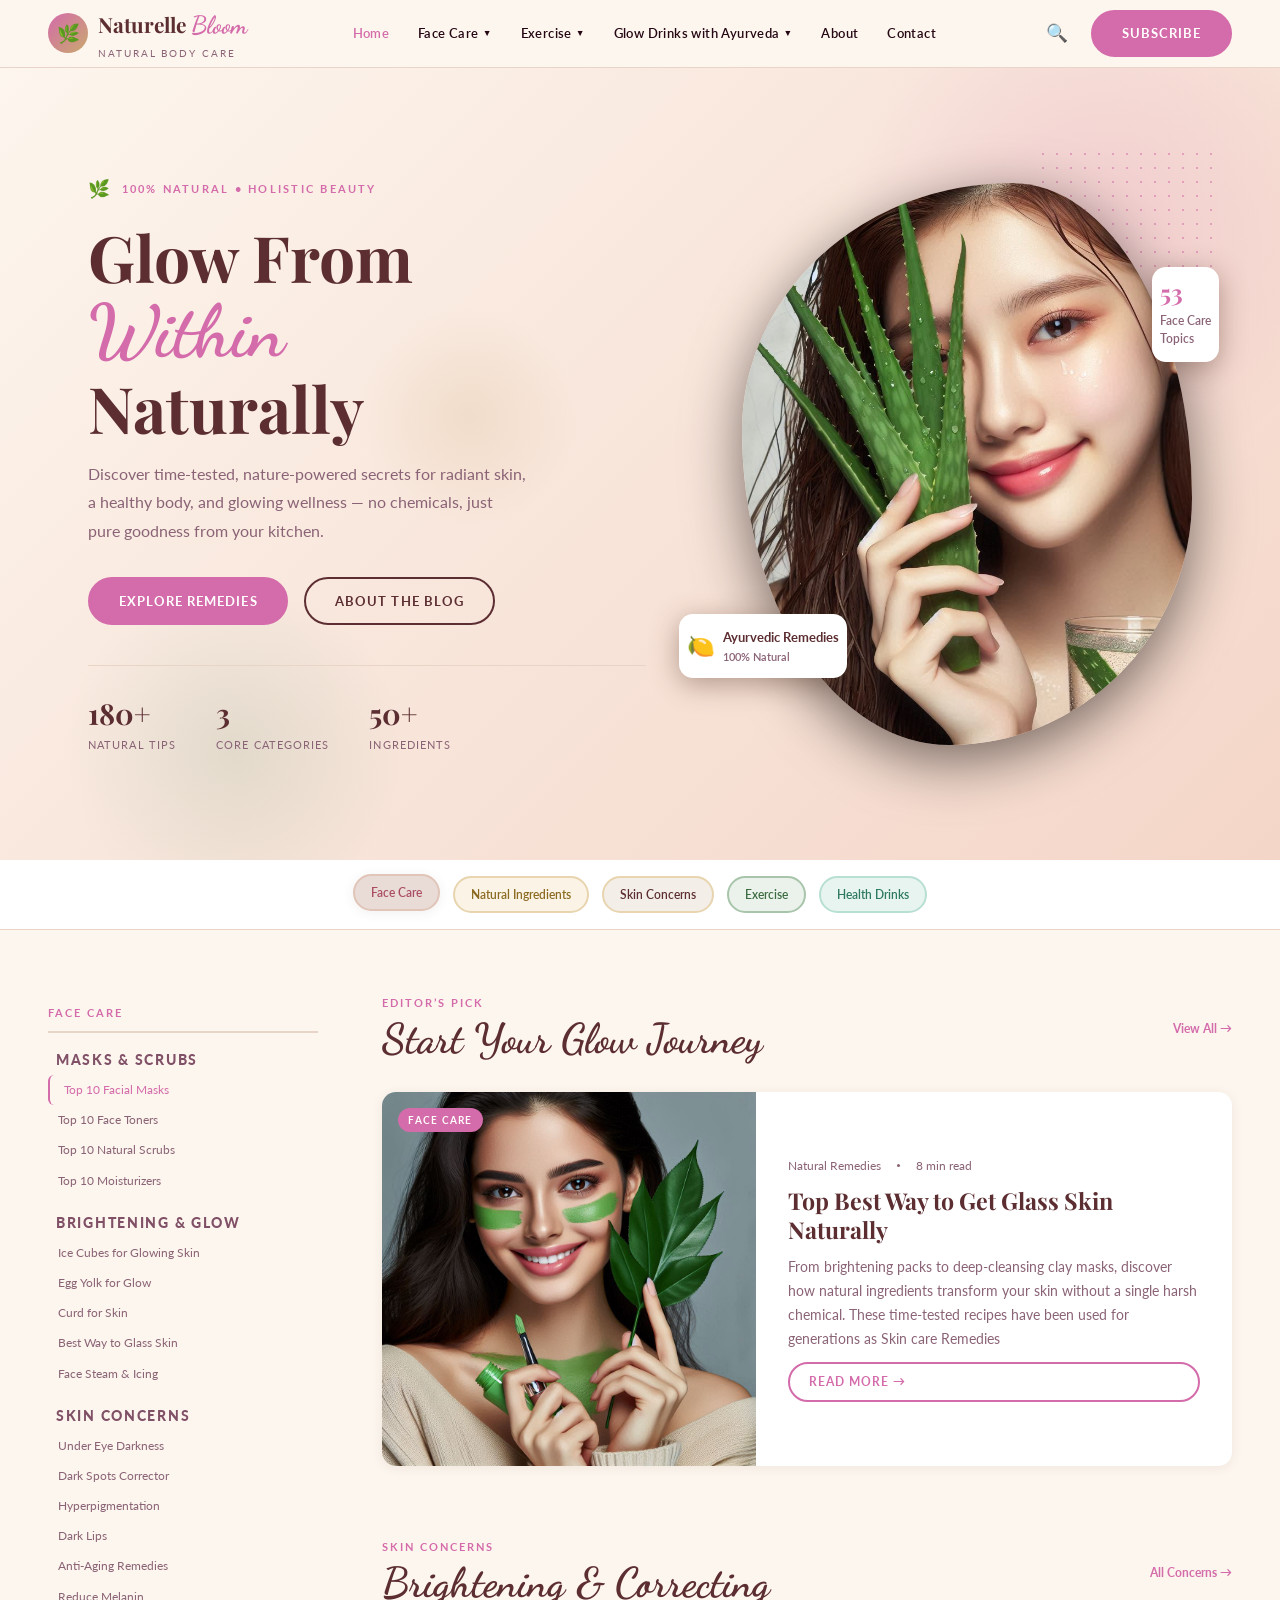
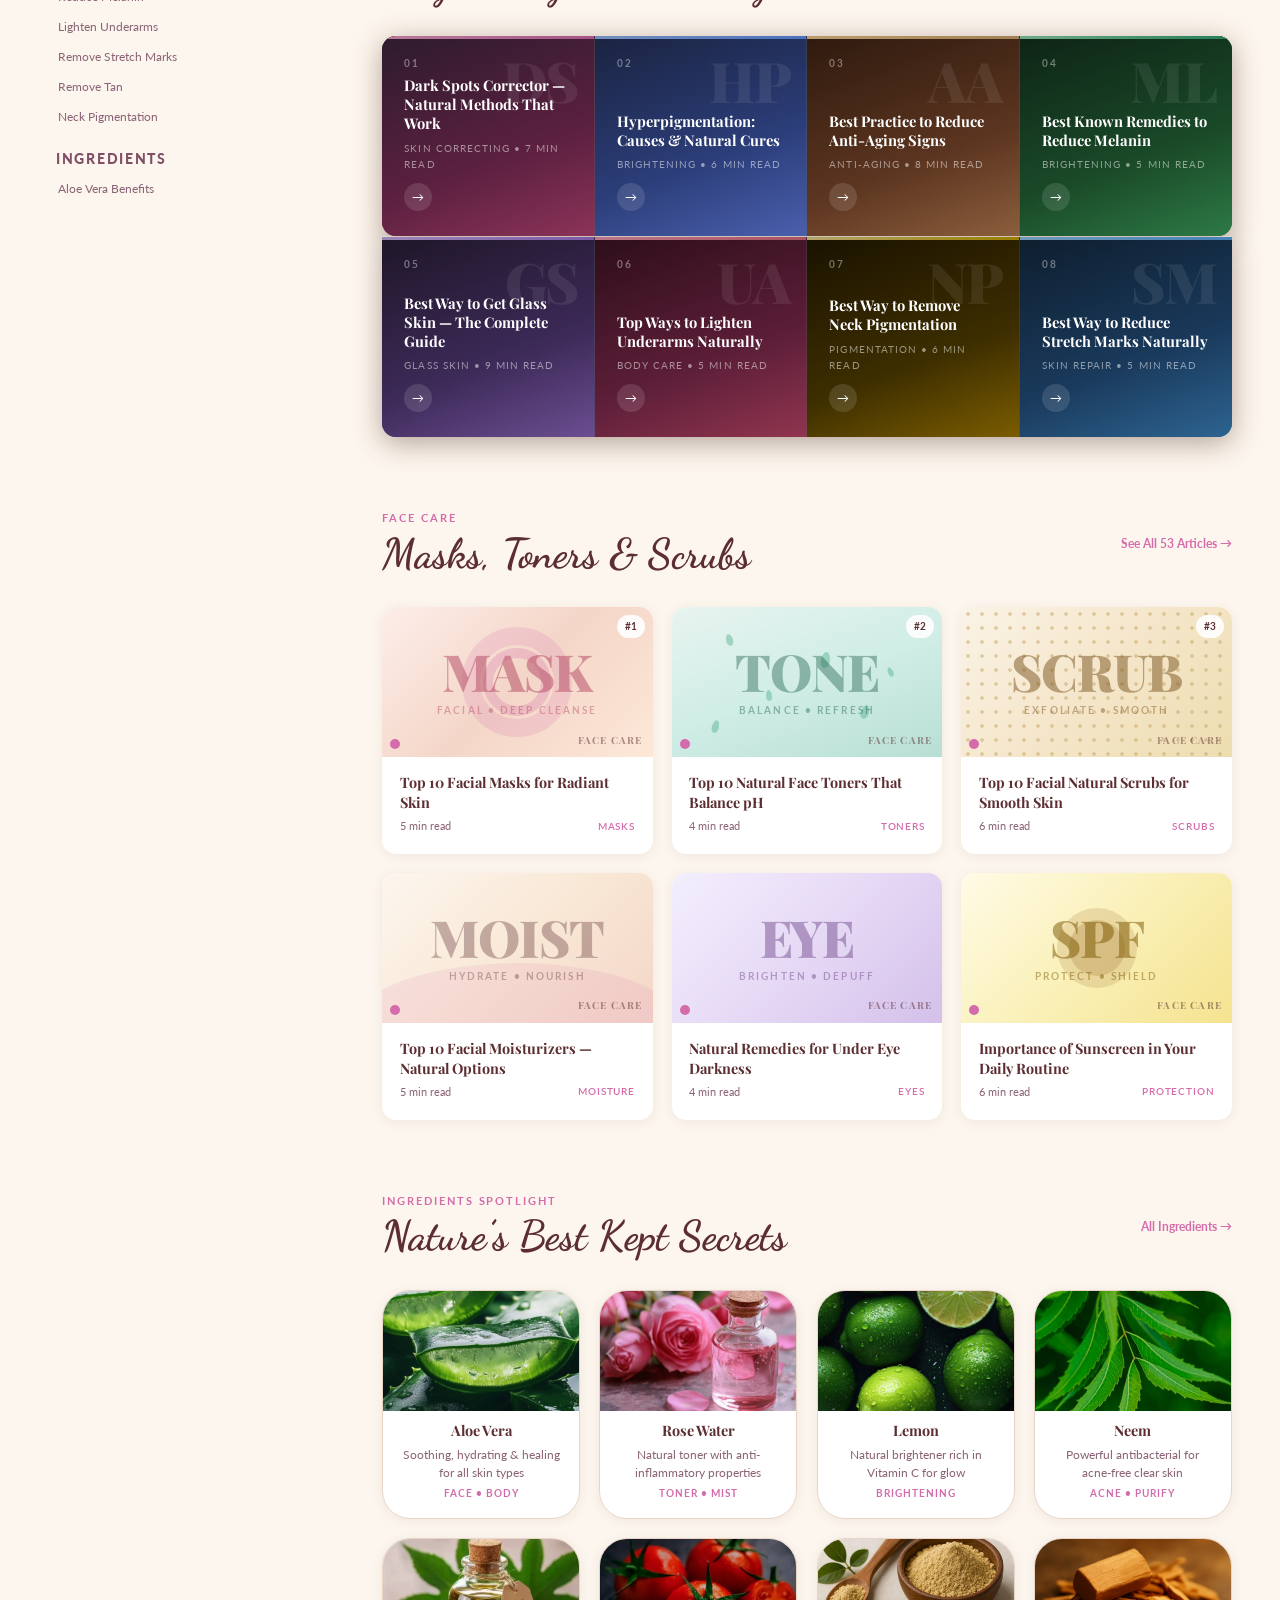
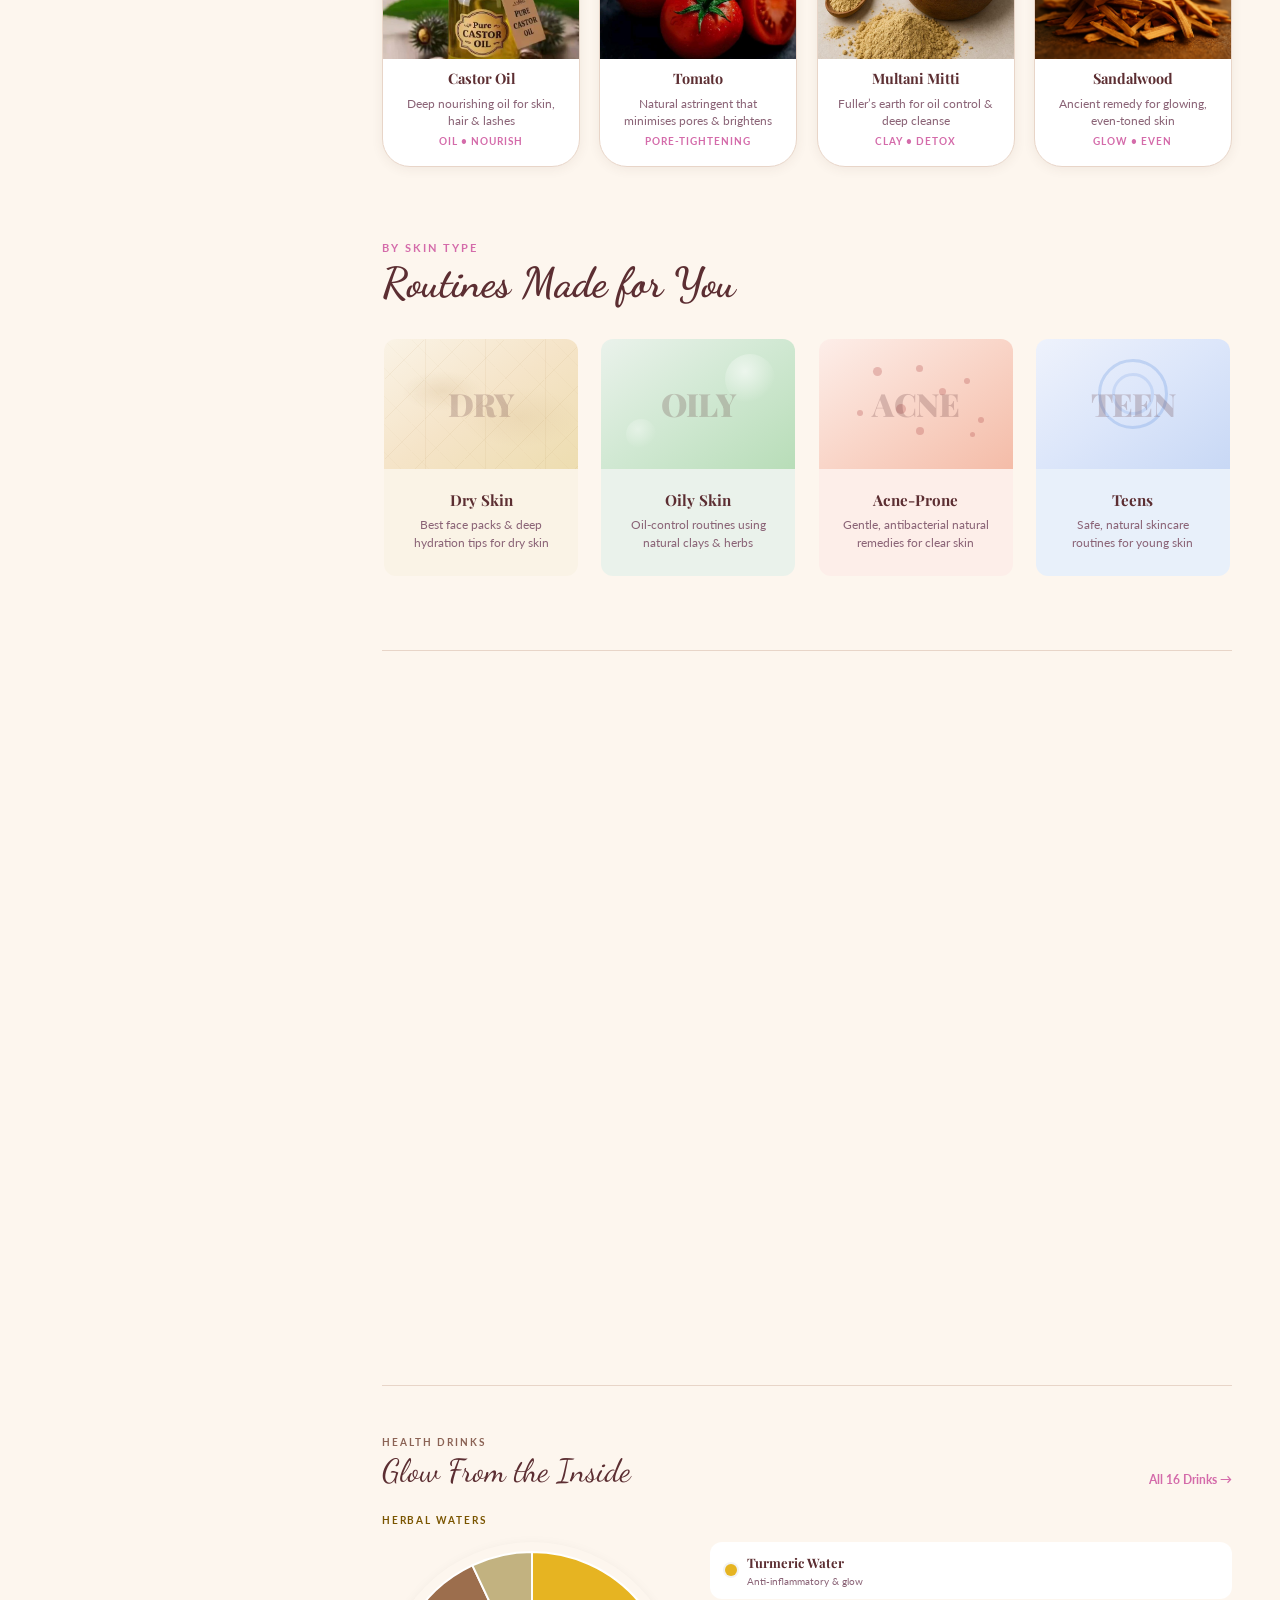
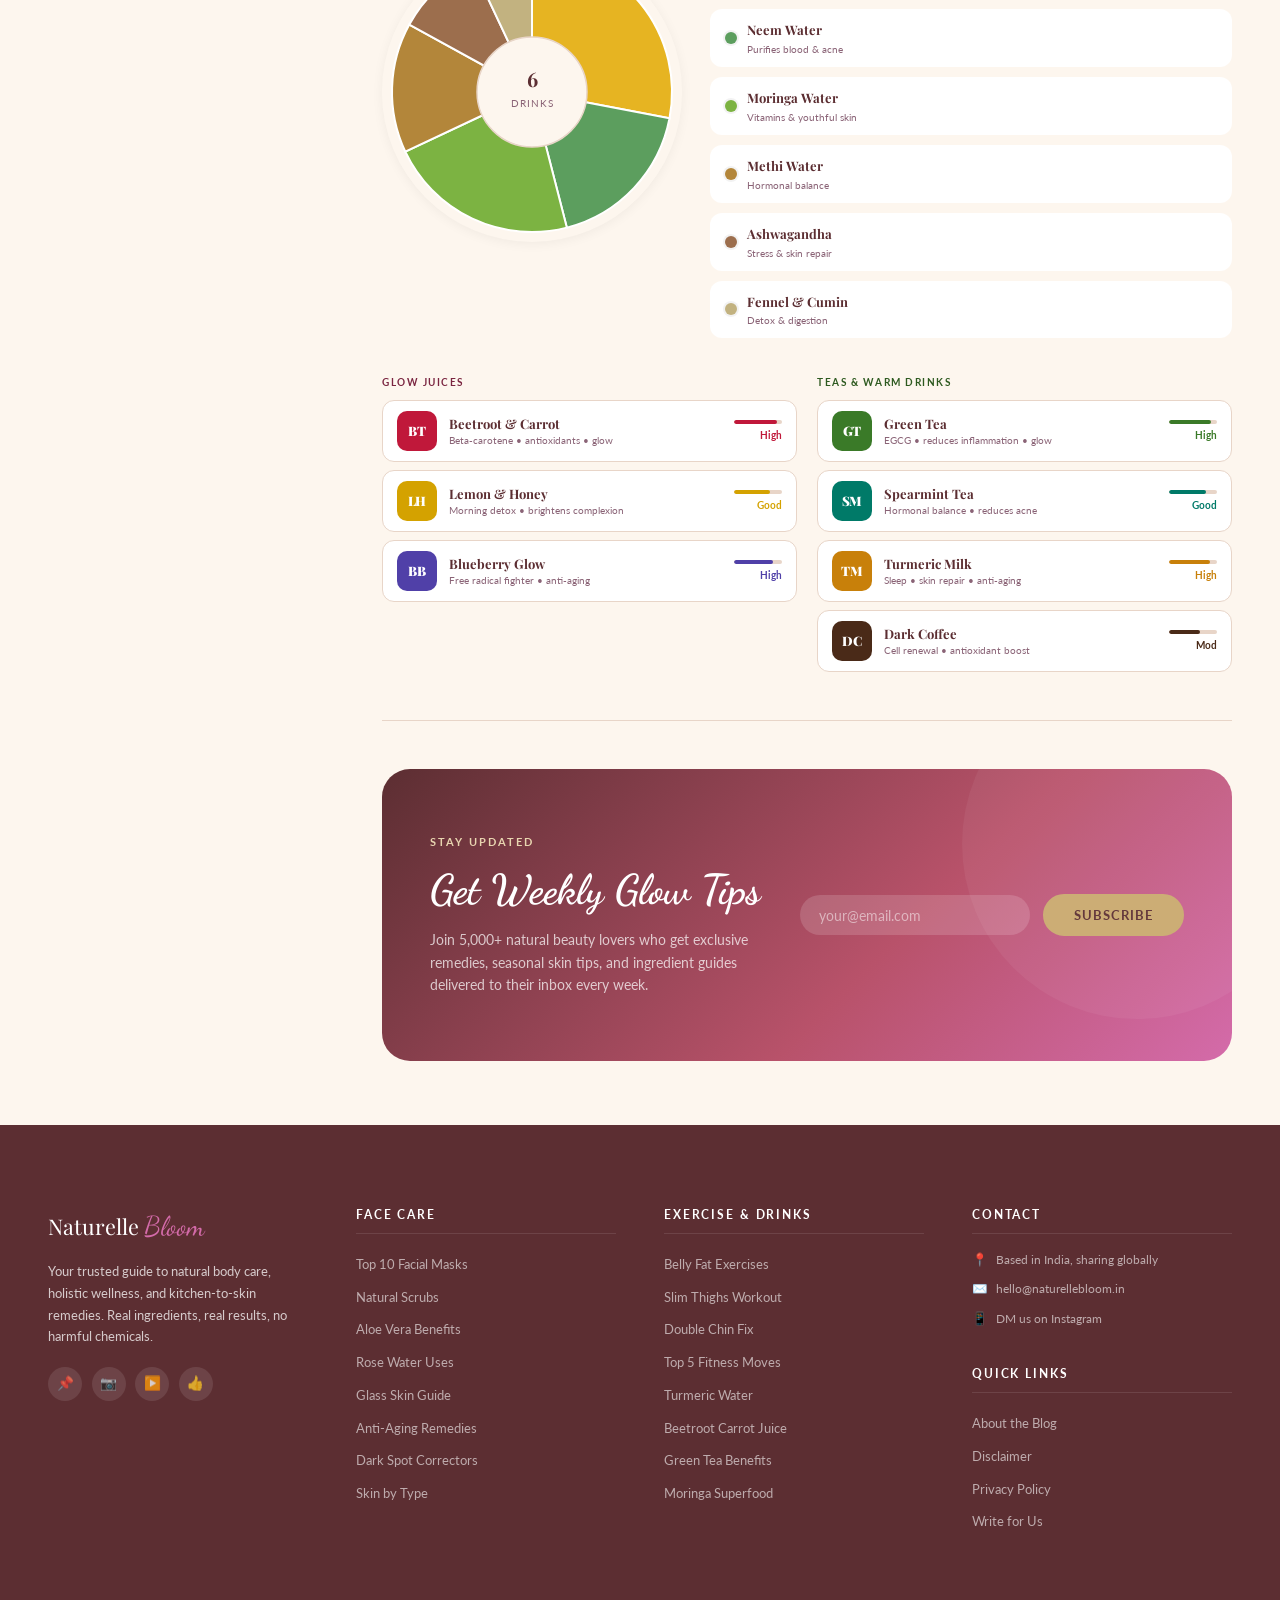
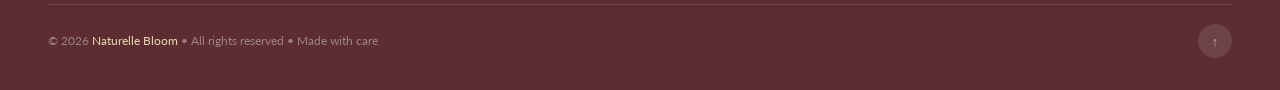
==== commit 01da8afb: "Updated" ====
--- a/SkinCareWebsite/frontend/COMPONENTS/index.html
+++ b/SkinCareWebsite/frontend/COMPONENTS/index.html
@@ -1267,9 +1267,9 @@
             <span class="dot"></span>
             <span>8 min read</span>
           </div>
-          <h3>Top 10 Facial Masks You Can Make at Home</h3>
-          <p>From brightening turmeric packs to deep-cleansing clay masks, discover how everyday kitchen ingredients transform your skin without a single harsh chemical. These time-tested recipes have been used for generations for good reason.</p>
-          <a href="#" class="btn btn-ghost">Read More &rarr;</a>
+          <h3>Top Best Way to Get Glass Skin Naturally</h3>
+          <p>From brightening packs to deep-cleansing clay masks, discover how natural ingredients transform your skin without a single harsh chemical. These time-tested recipes have been used for generations as Skin care Remedies</p>
+          <a href="glassSkin.html" class="btn btn-ghost">Read More &rarr;</a>
         </div>
       </div>
     </div>
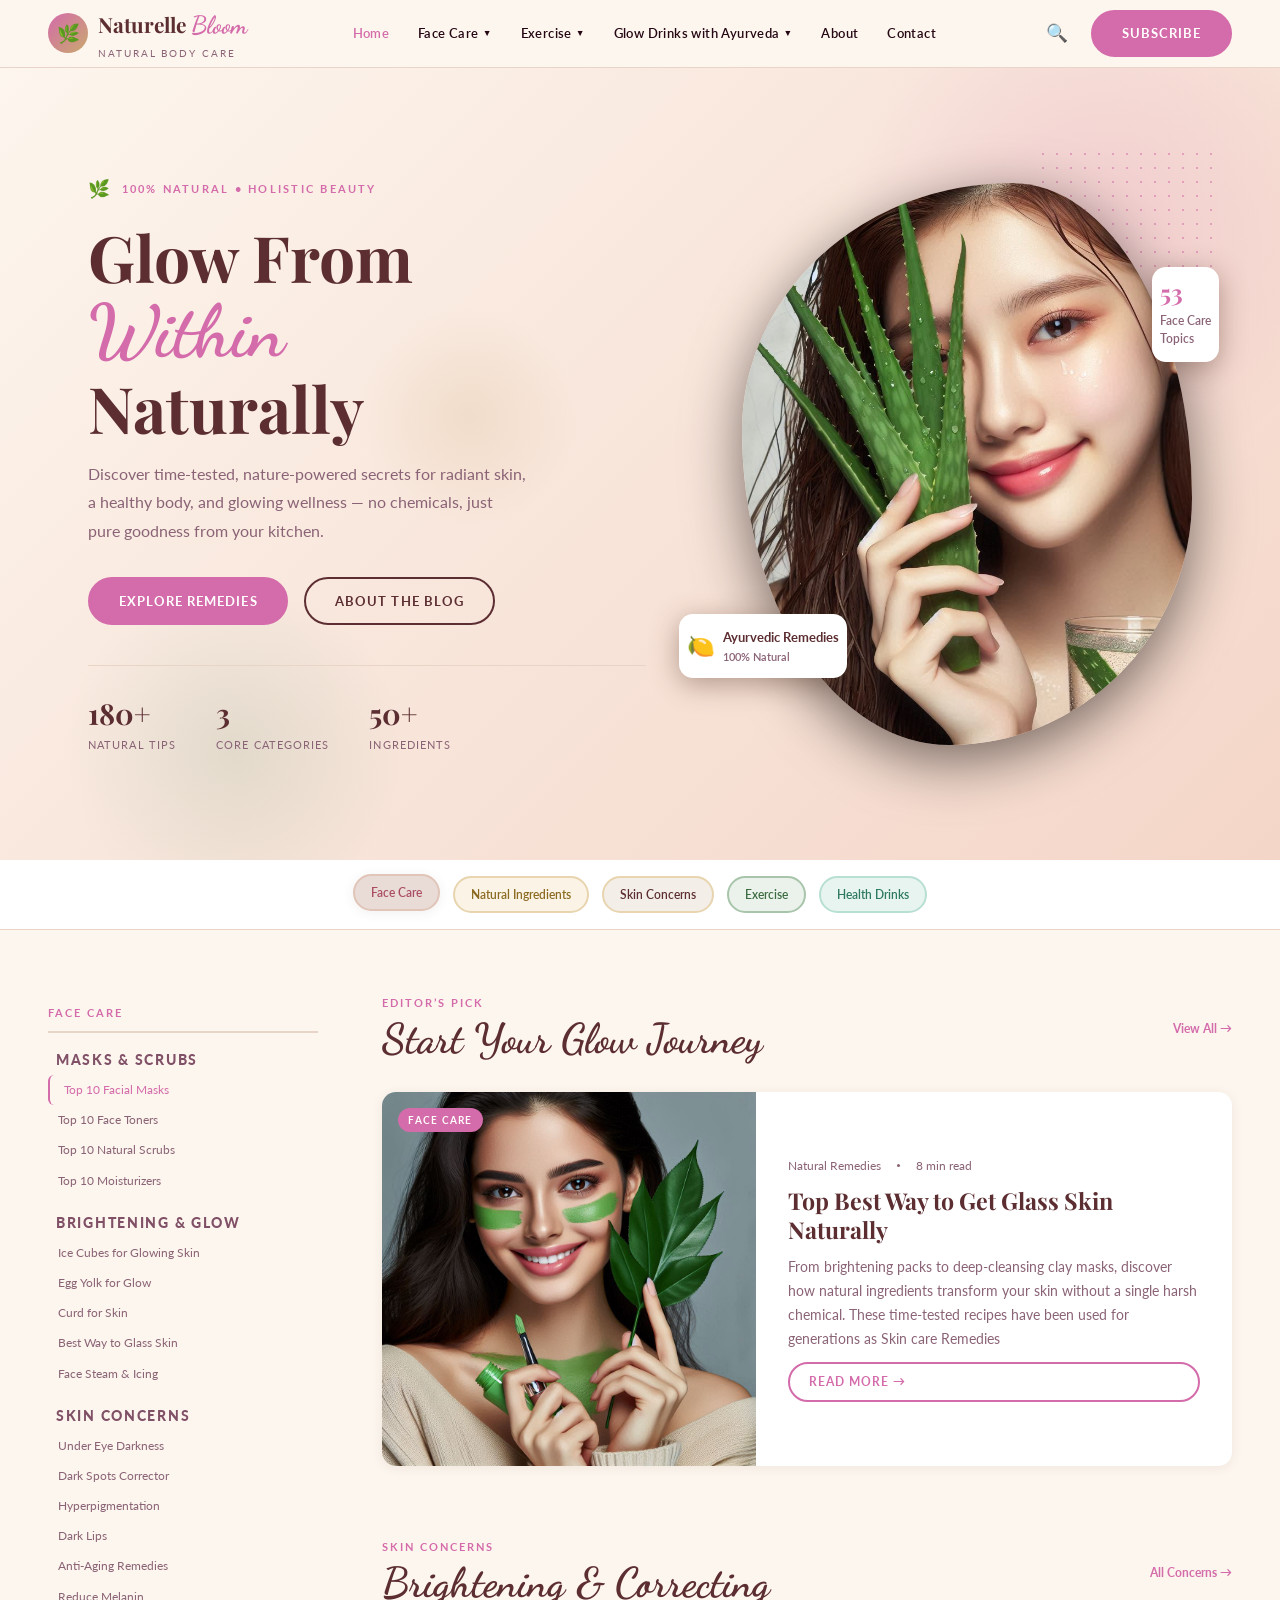
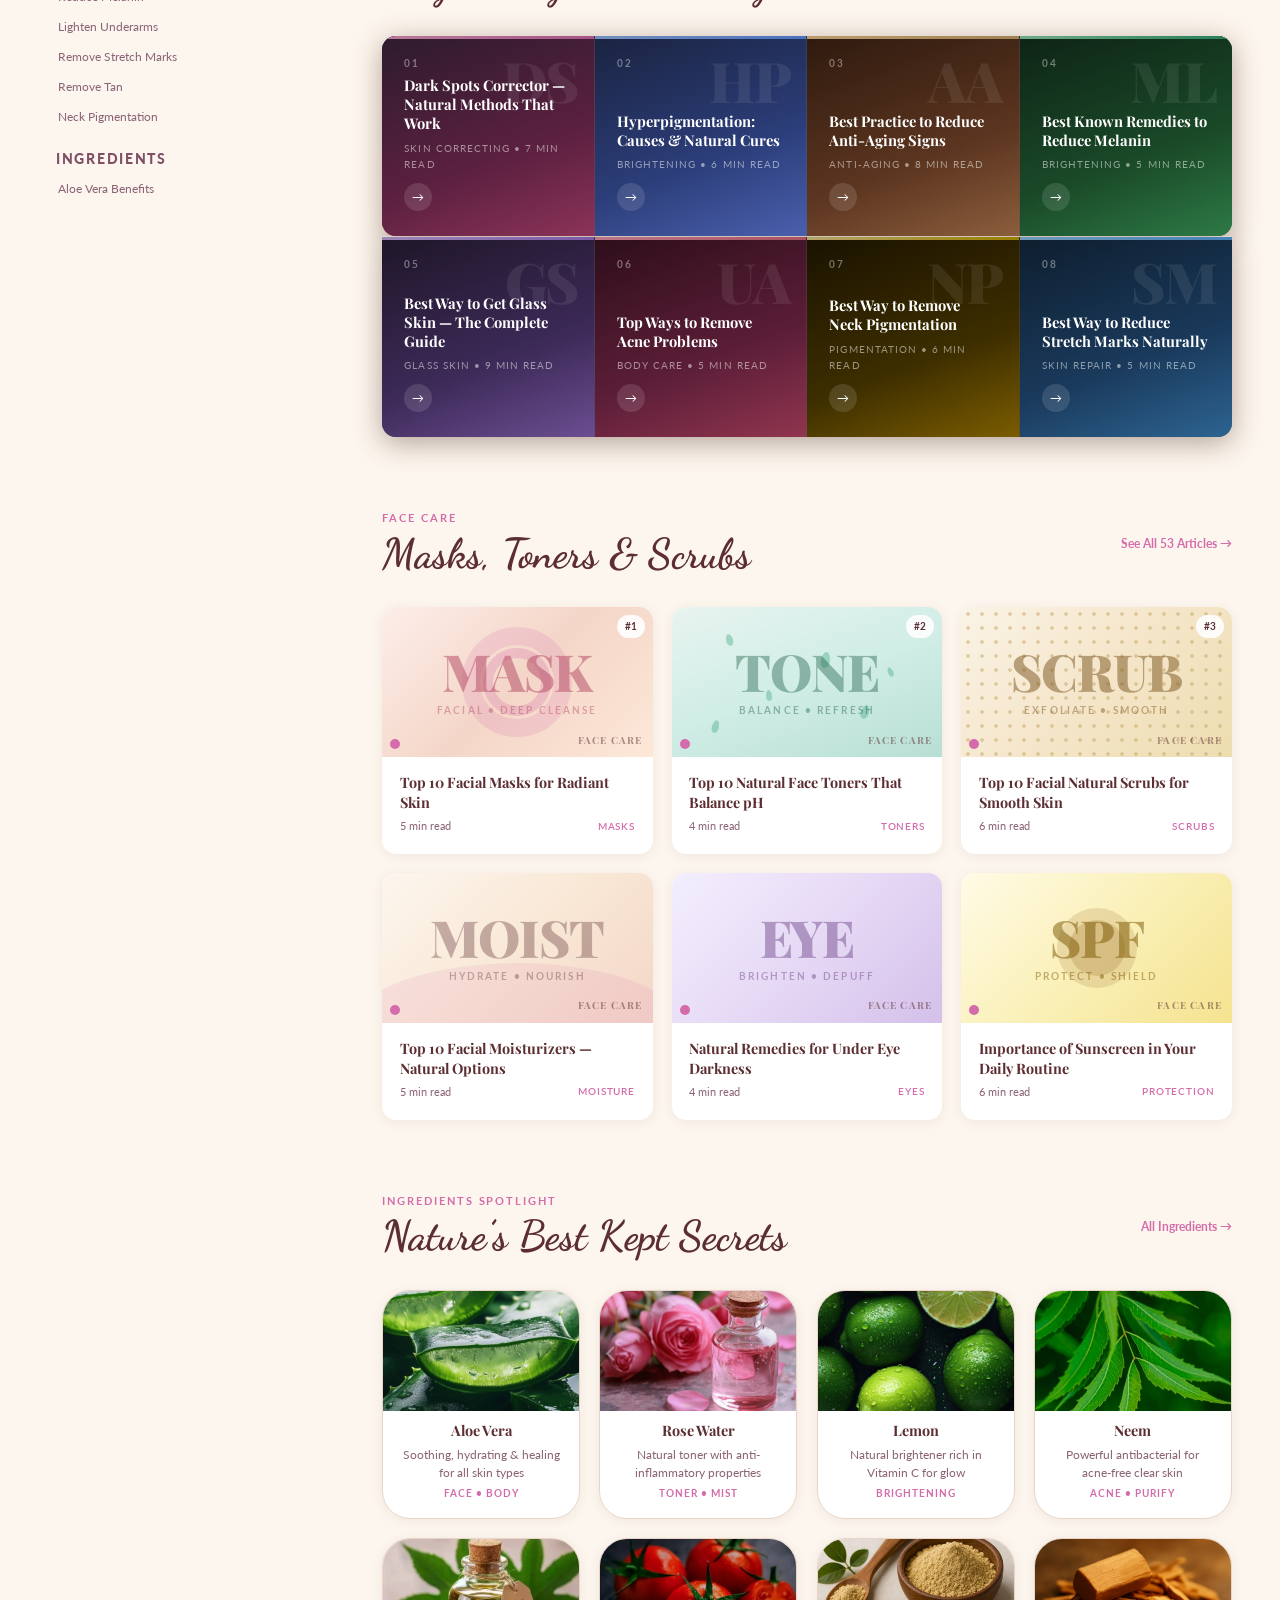
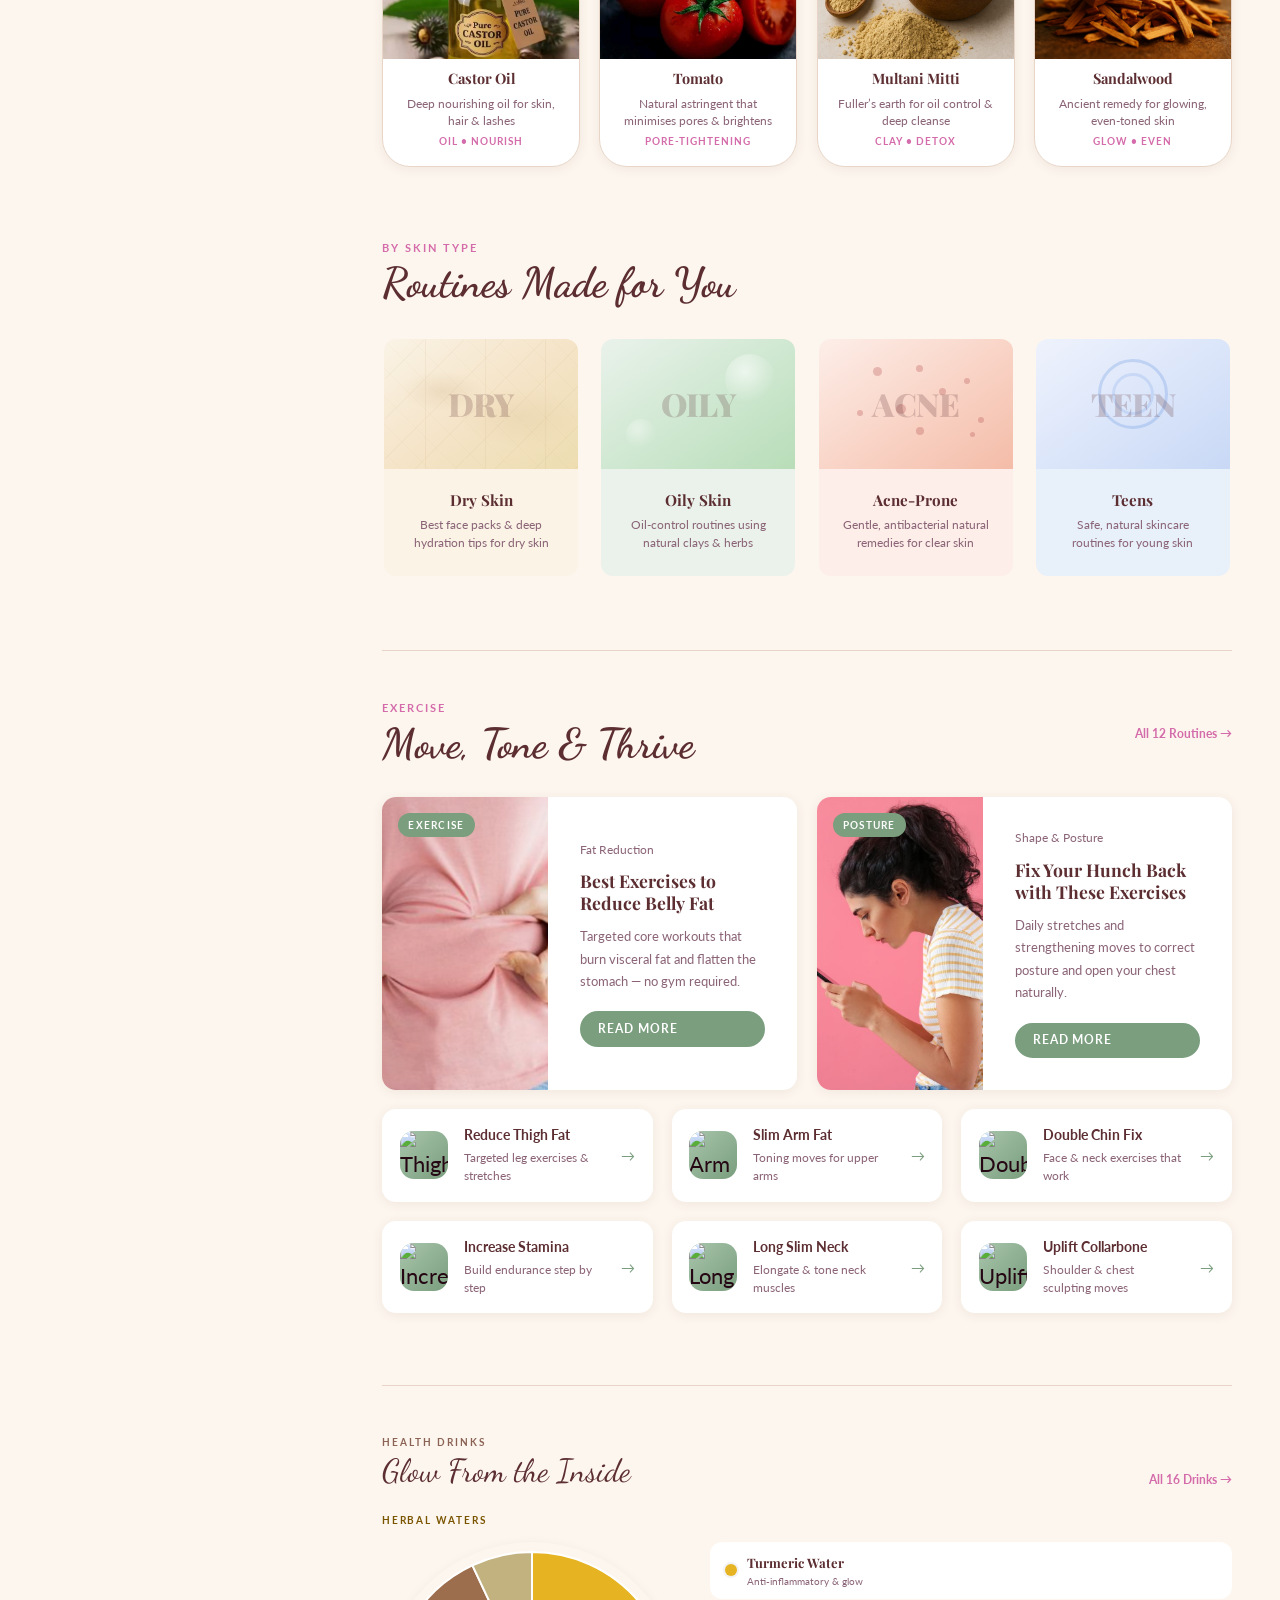
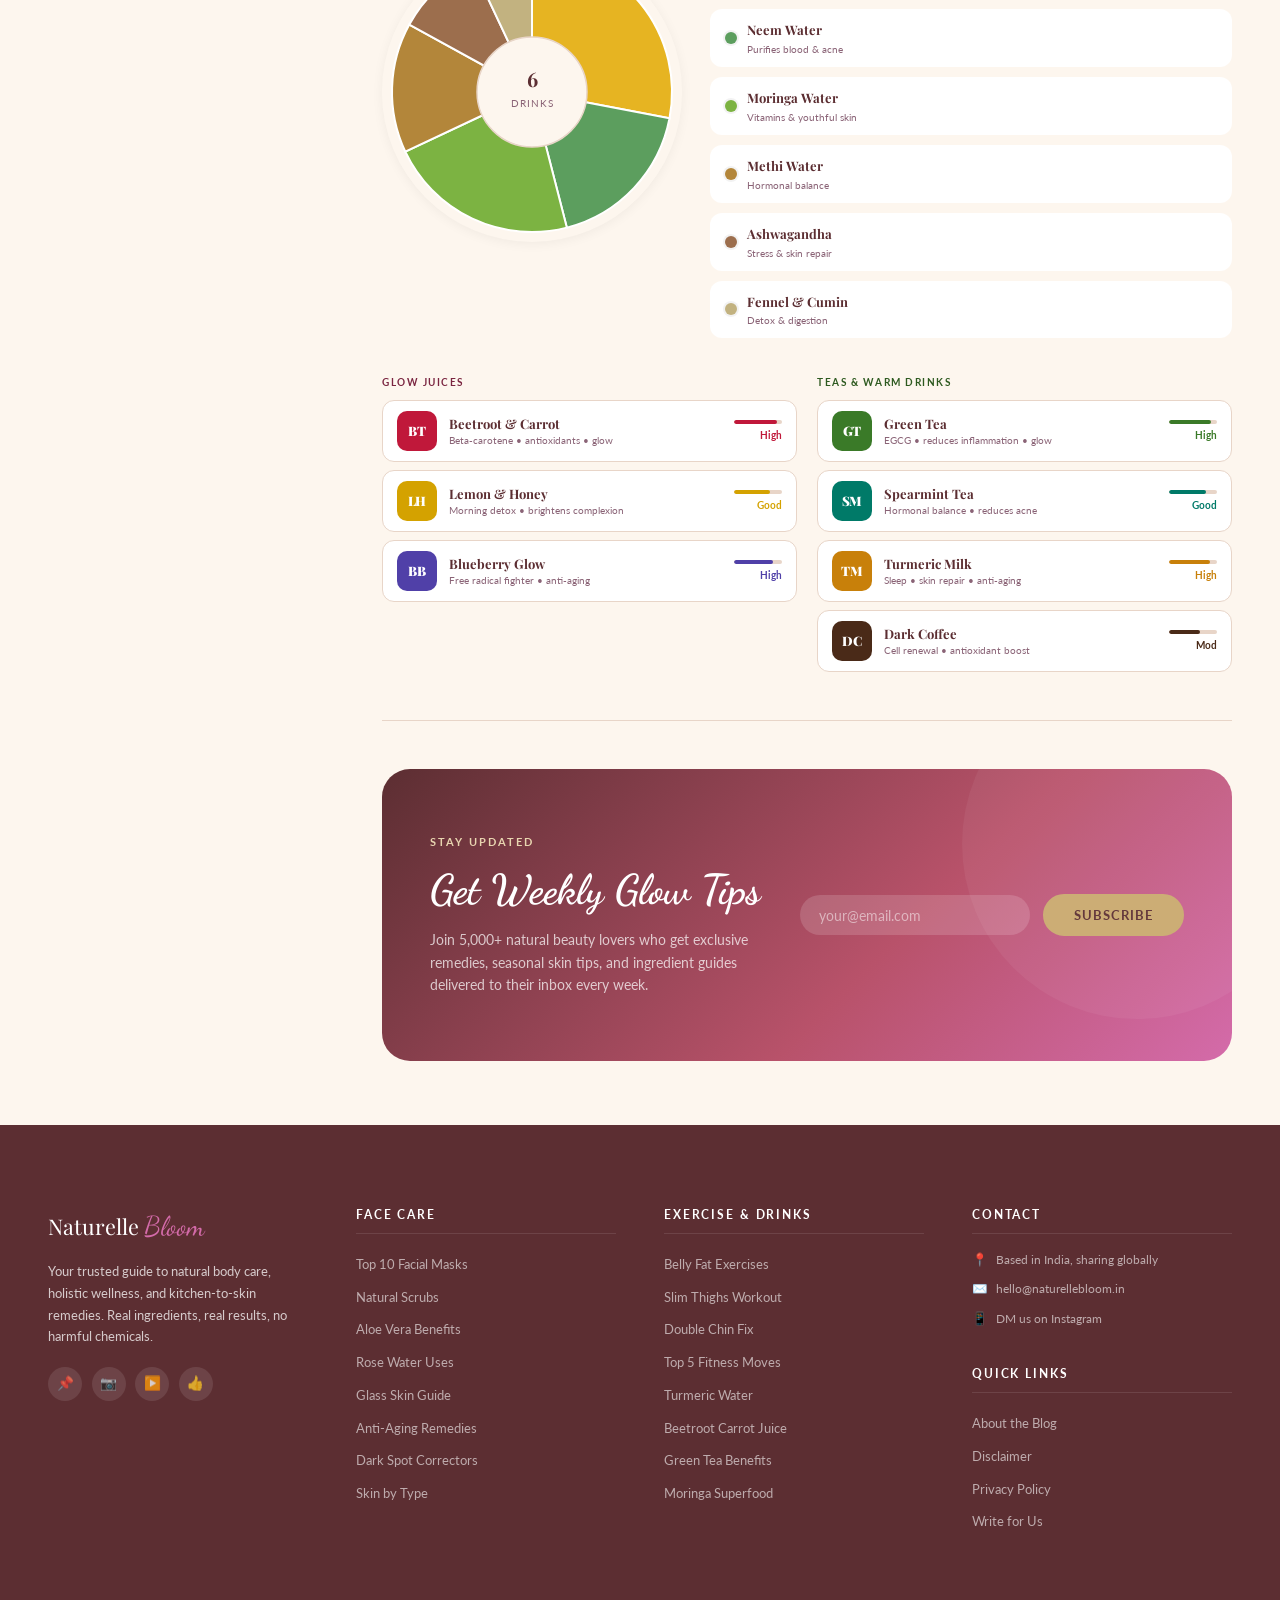
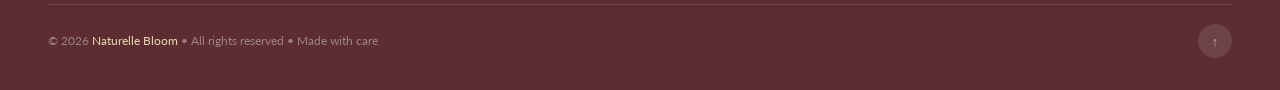
==== commit 1ed7c6f7: "Pages Updated" ====
--- a/SkinCareWebsite/frontend/COMPONENTS/index.html
+++ b/SkinCareWebsite/frontend/COMPONENTS/index.html
@@ -1354,7 +1354,7 @@
           <div class="concern-card__num">06</div>
           <div class="concern-card__decor">UA</div>
           <div class="concern-card__content">
-            <div class="concern-card__title">Top Ways to Lighten Underarms Naturally</div>
+            <div class="concern-card__title">Top Ways to Remove Acne Problems</div>
             <div class="concern-card__meta">Body Care &bull; 5 min read</div>
             <div class="concern-card__arrow">&rarr;</div>
           </div>
